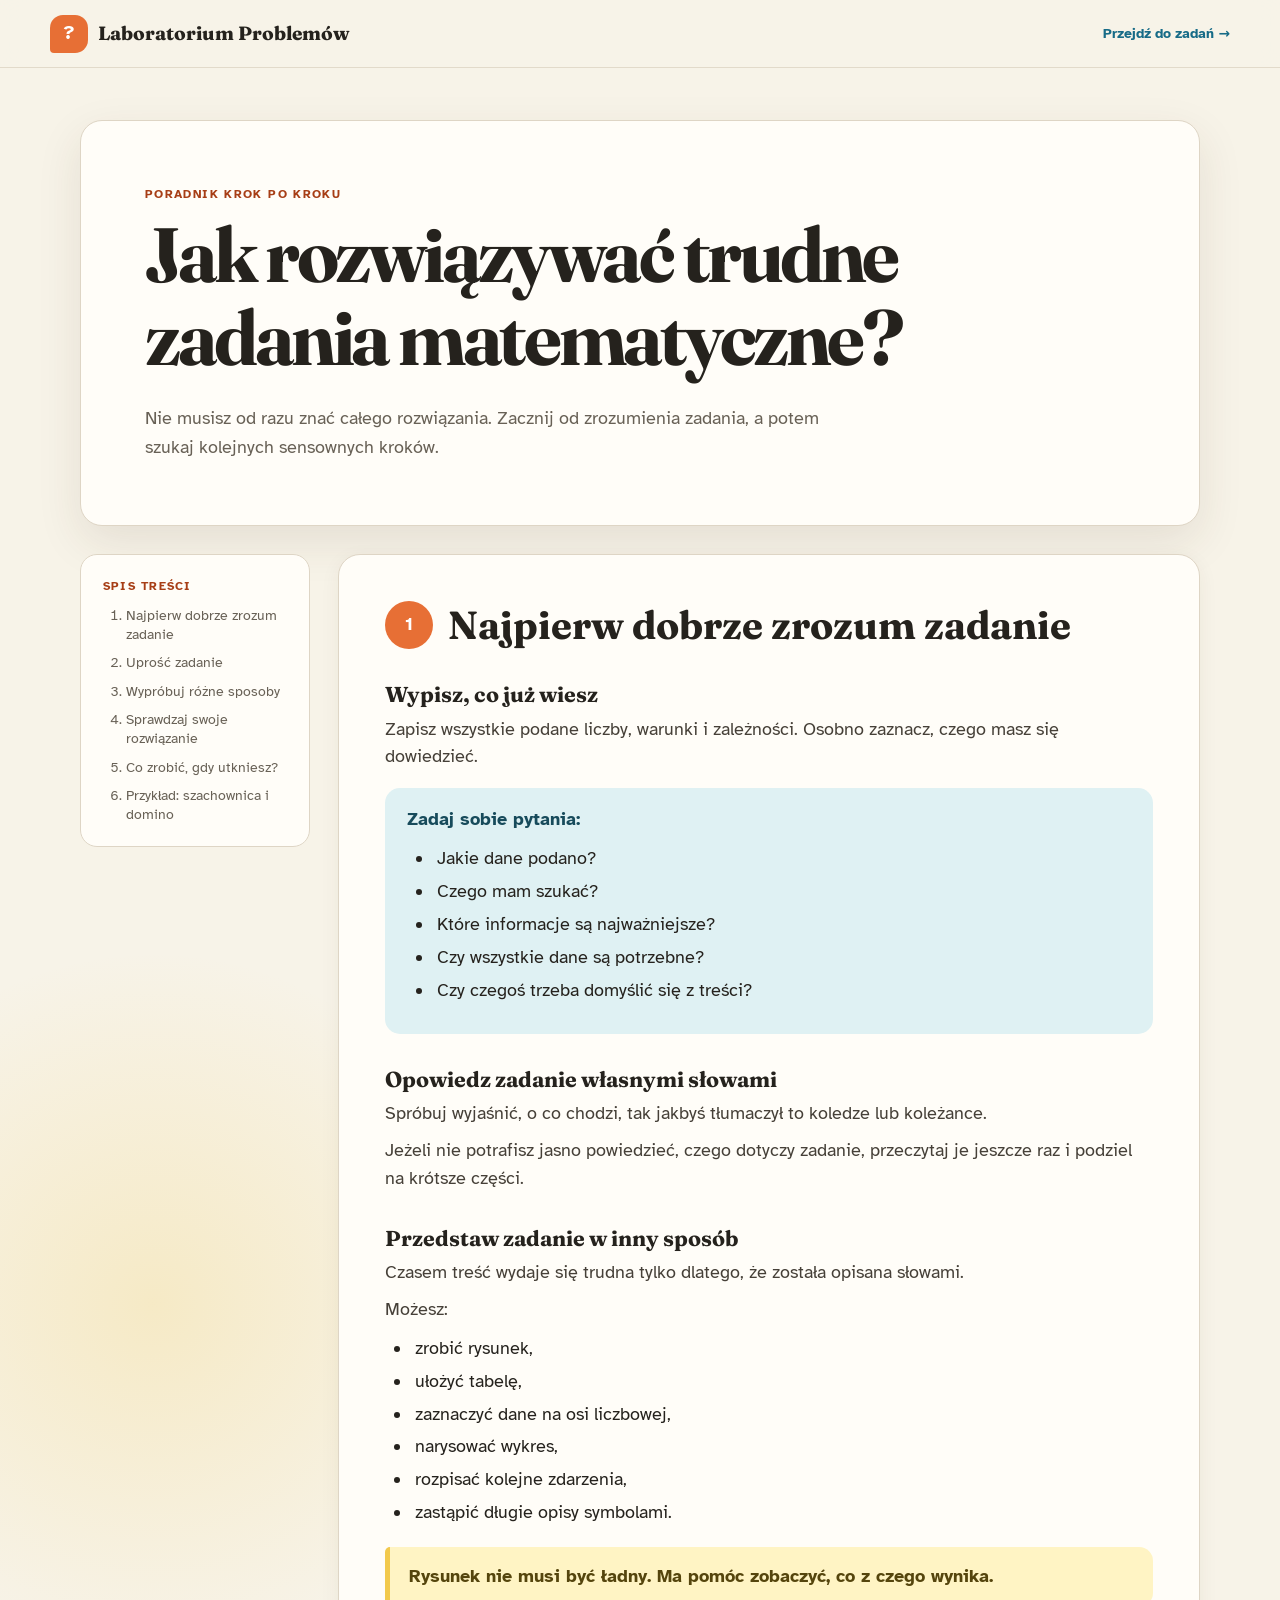
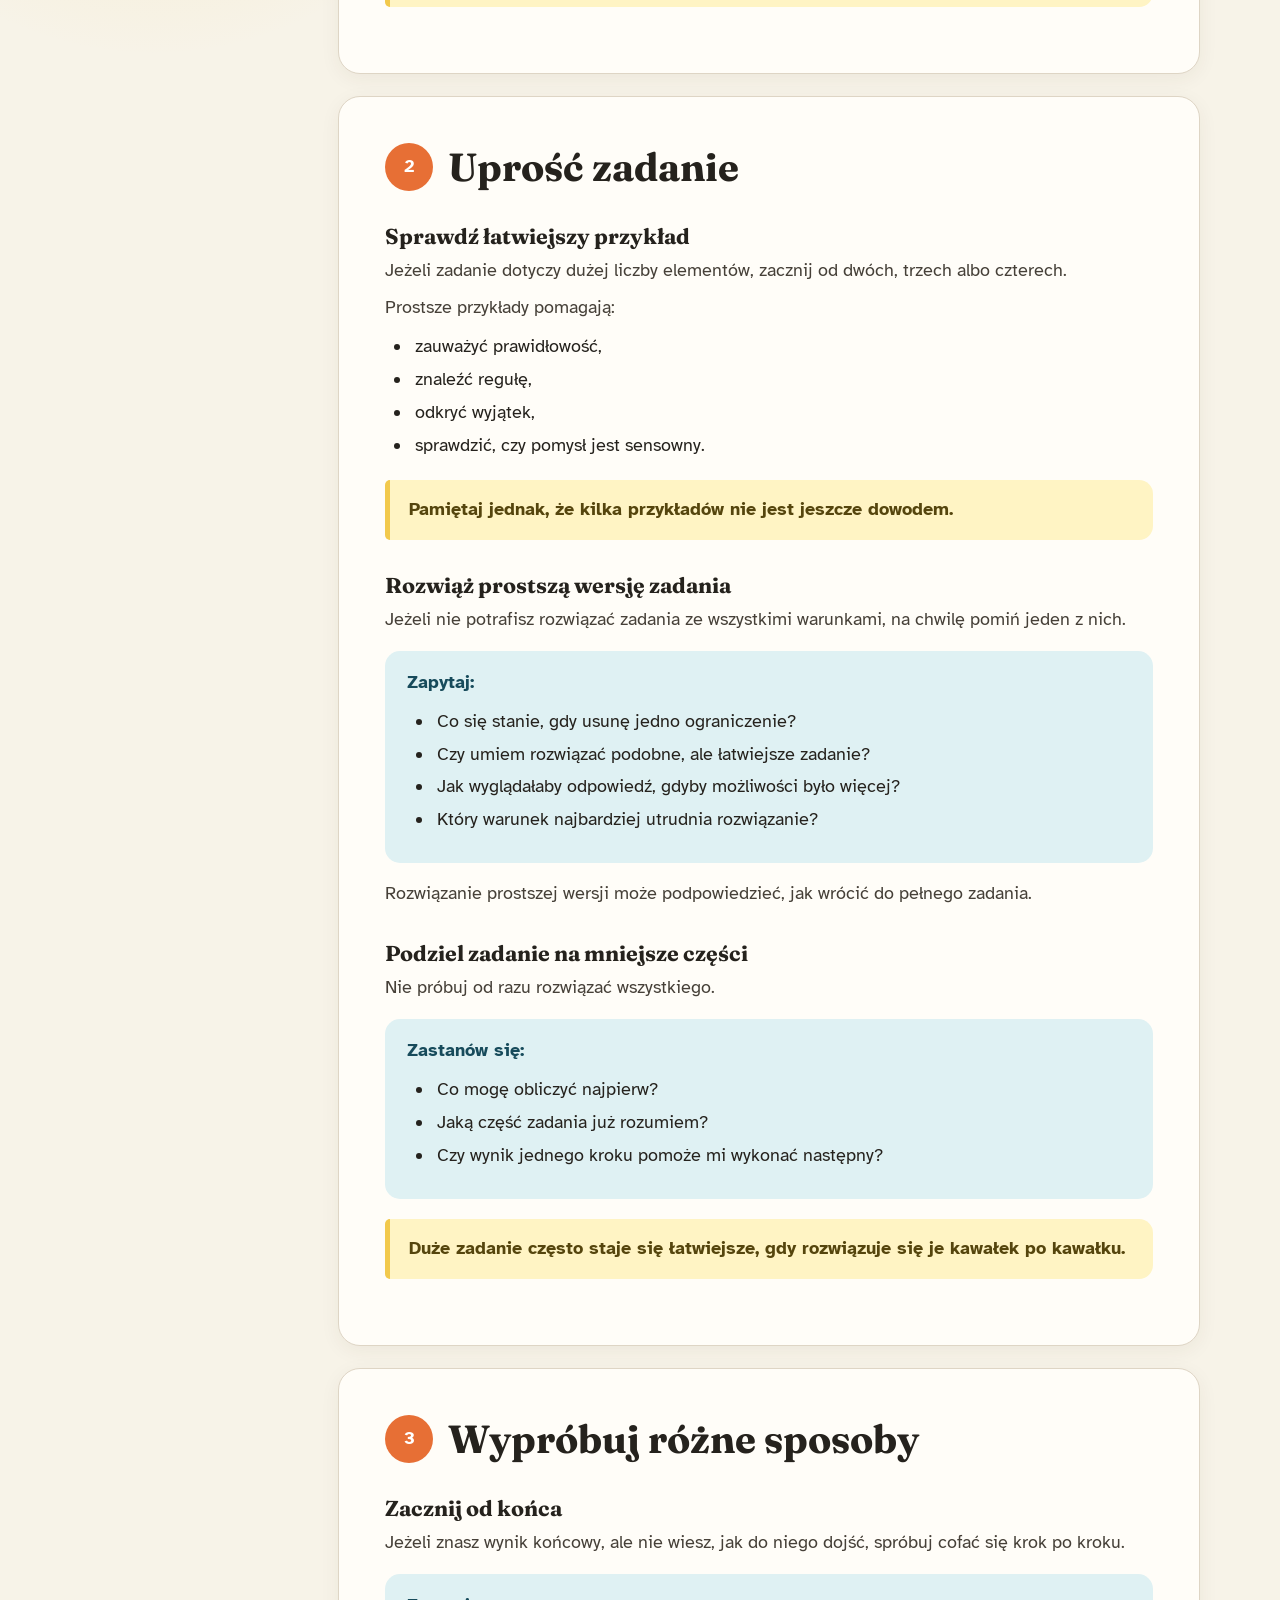
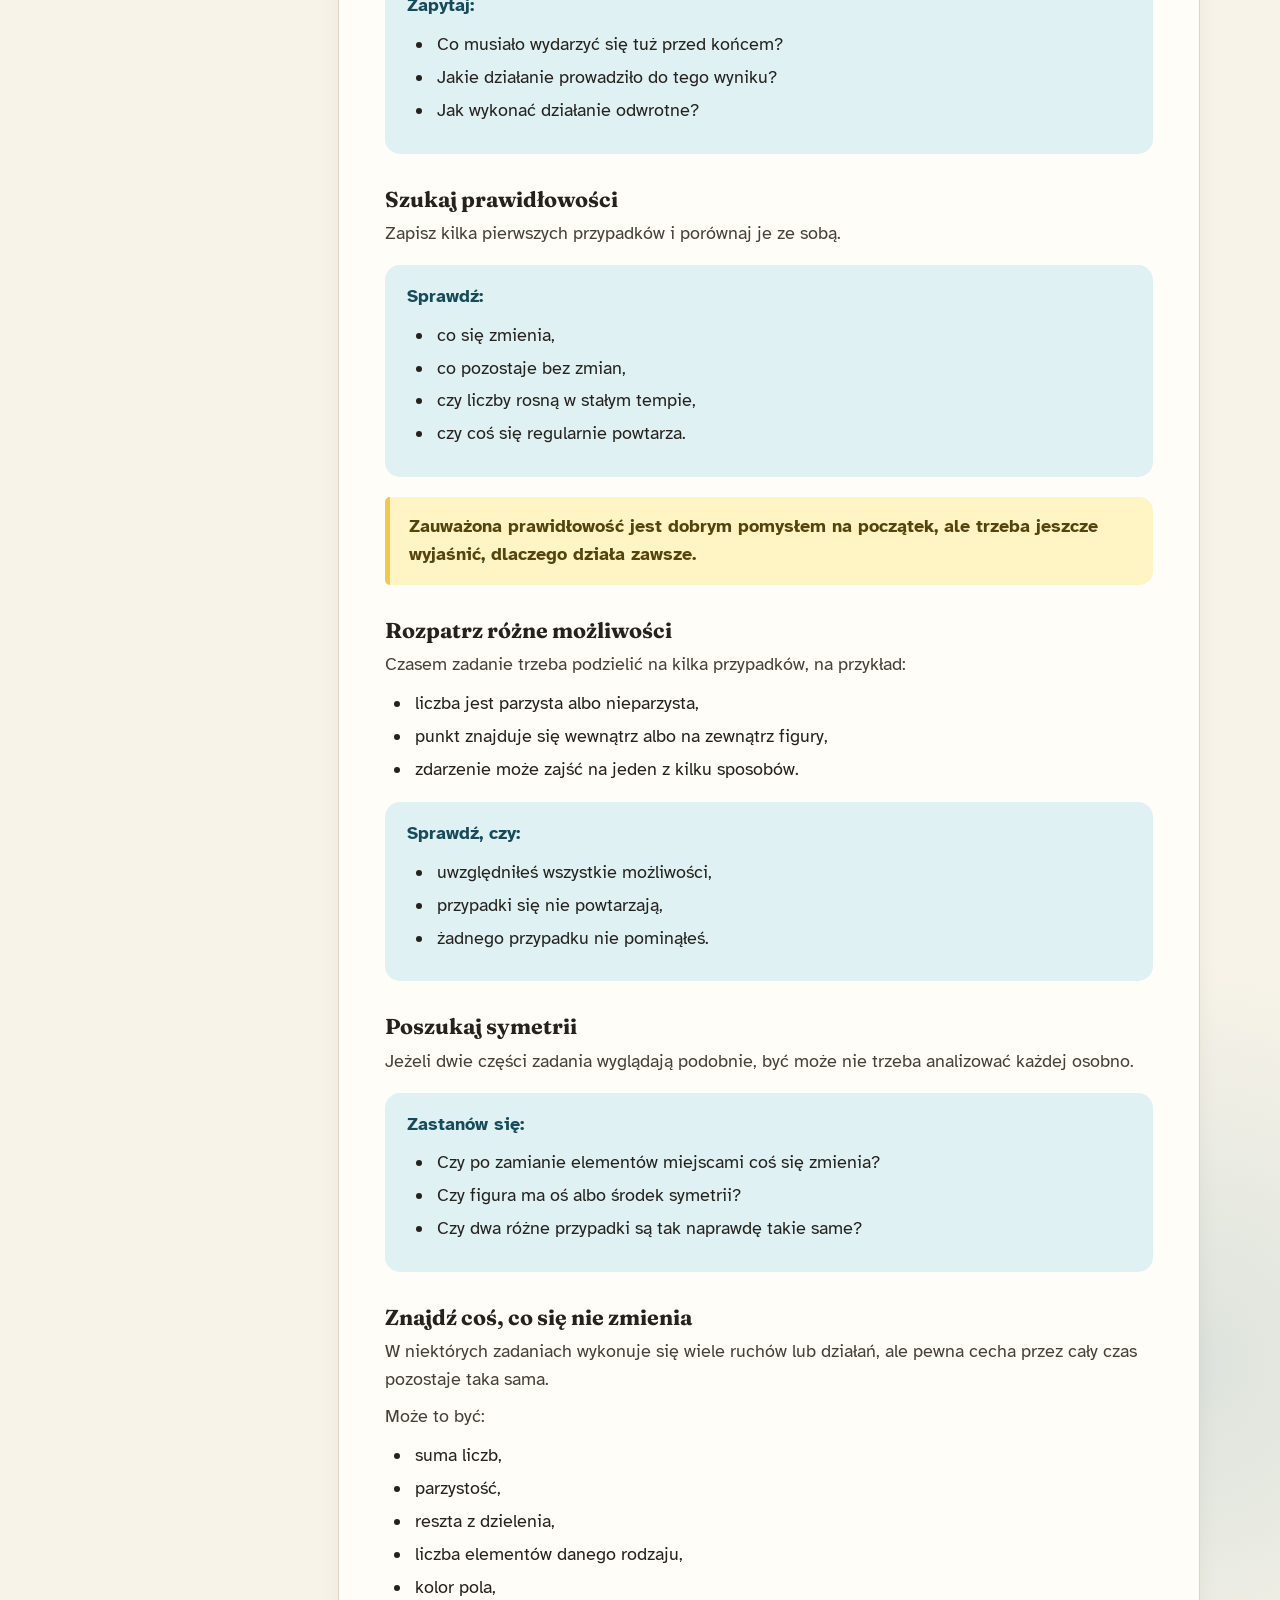
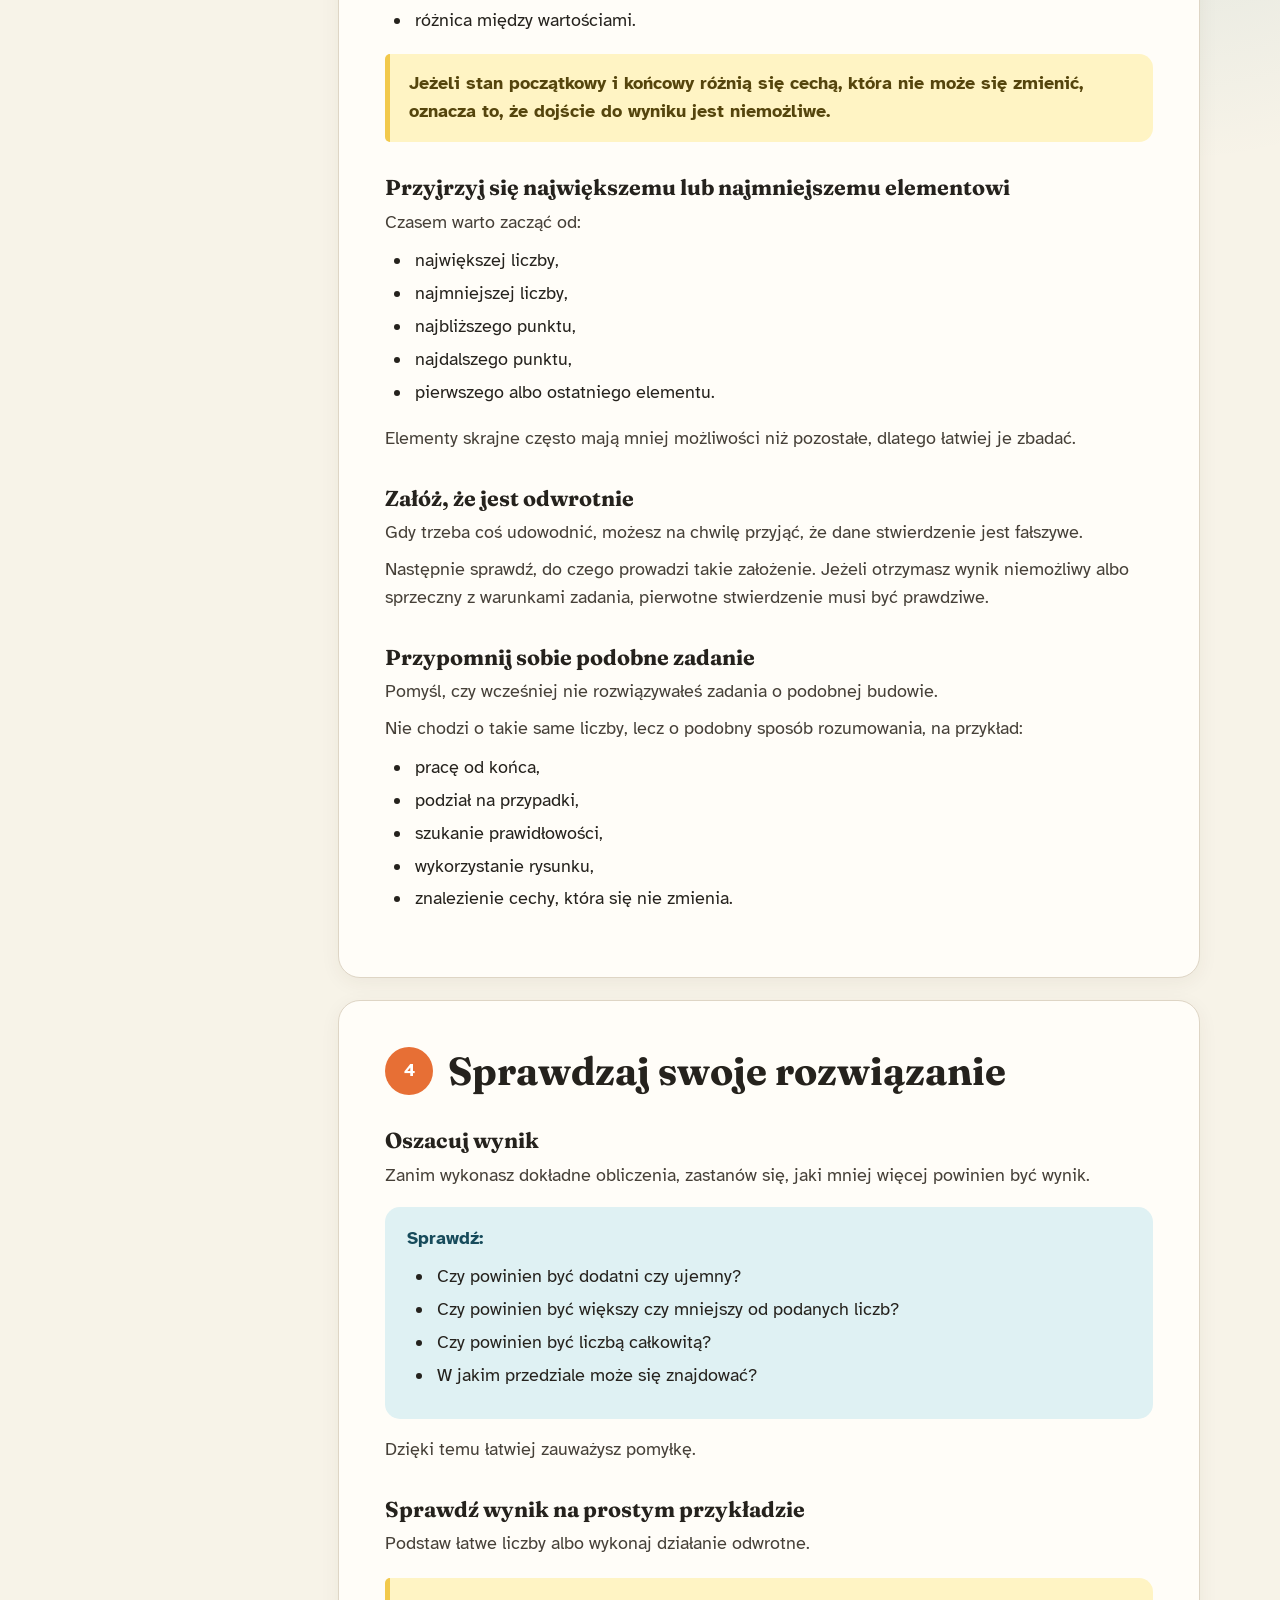
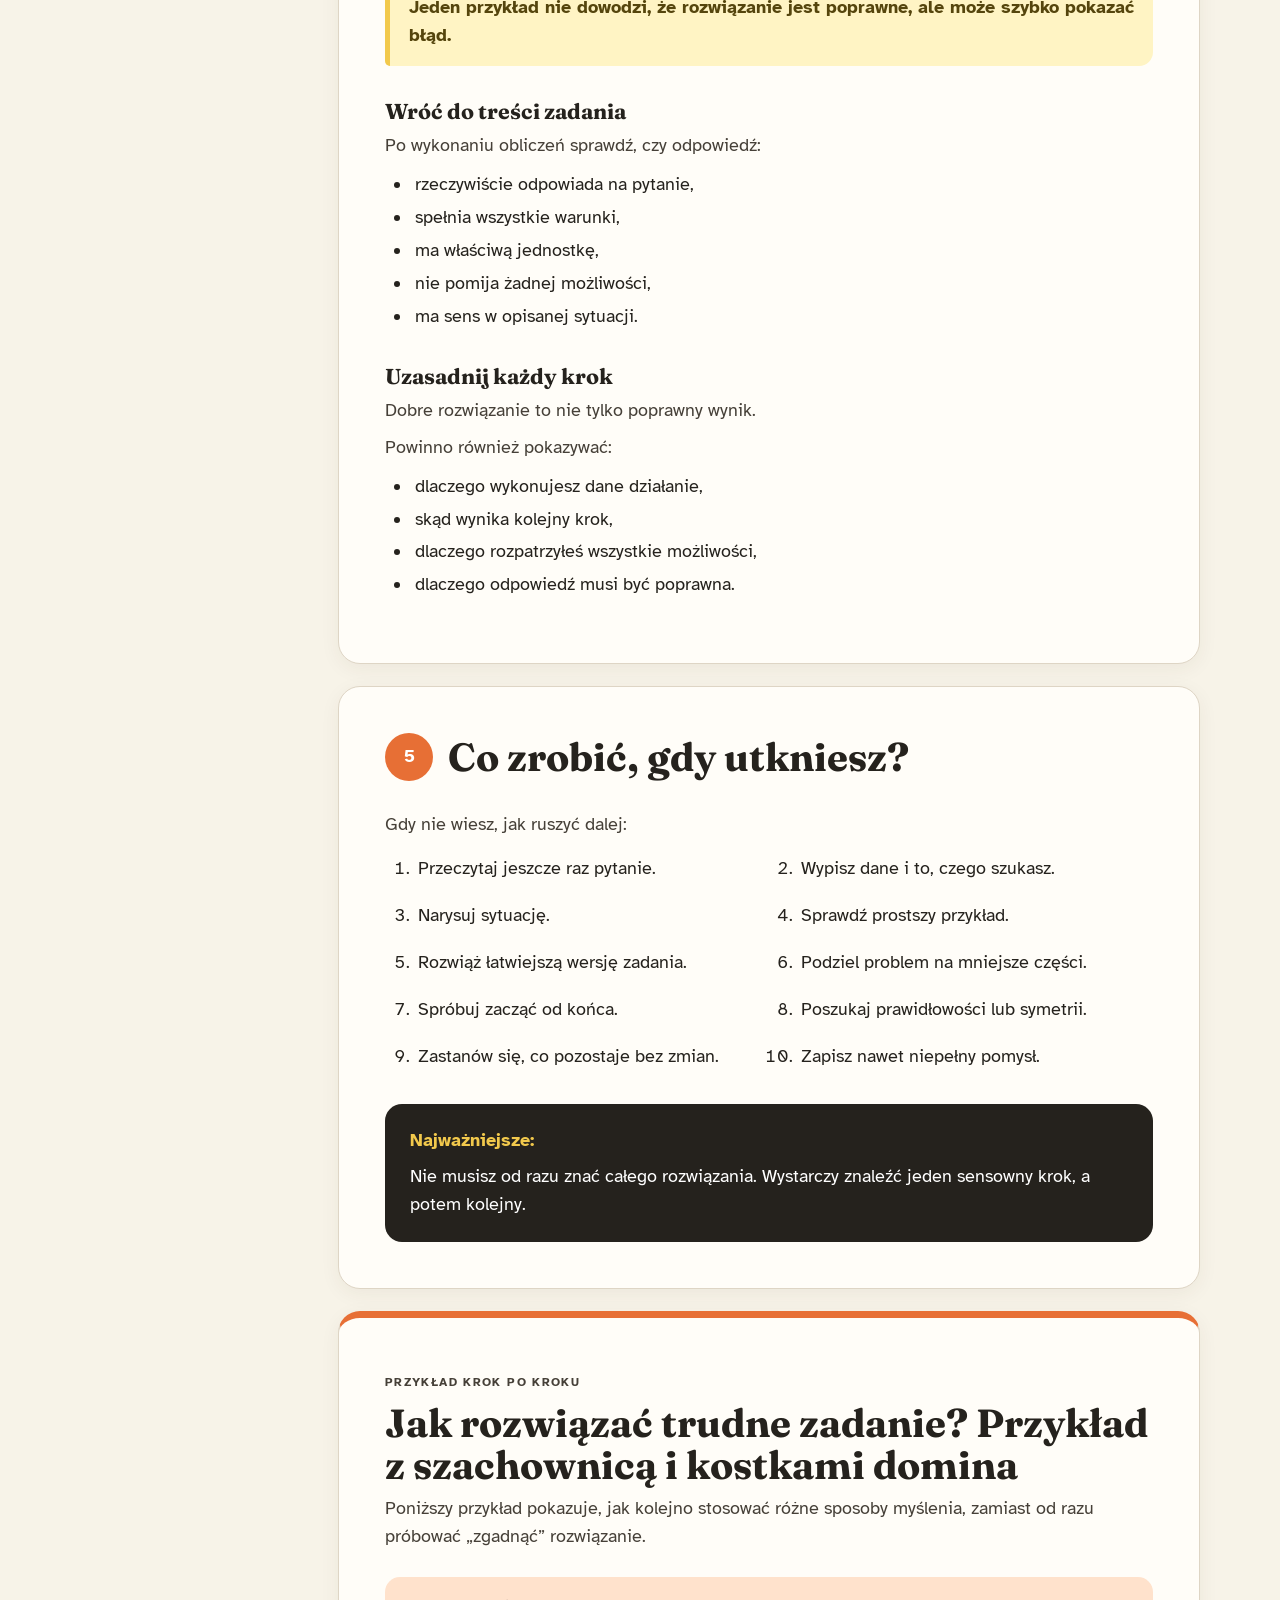
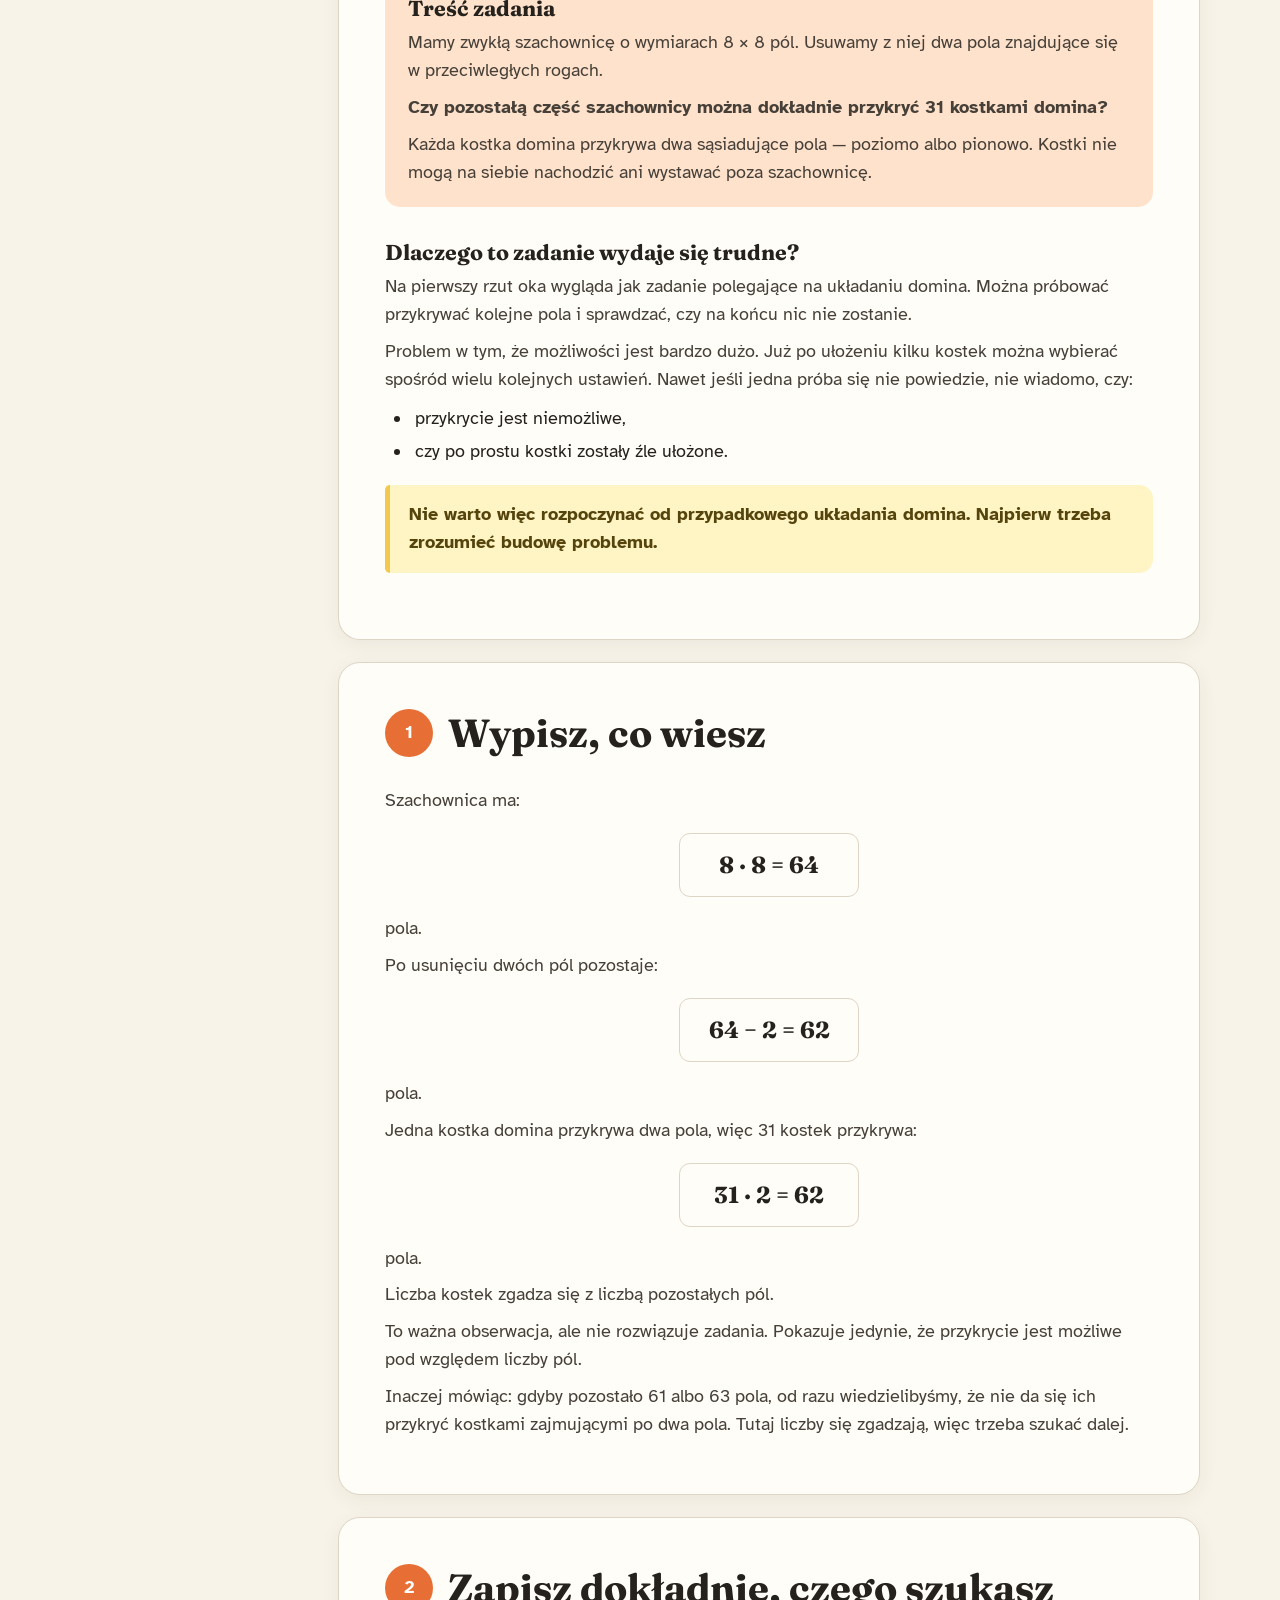
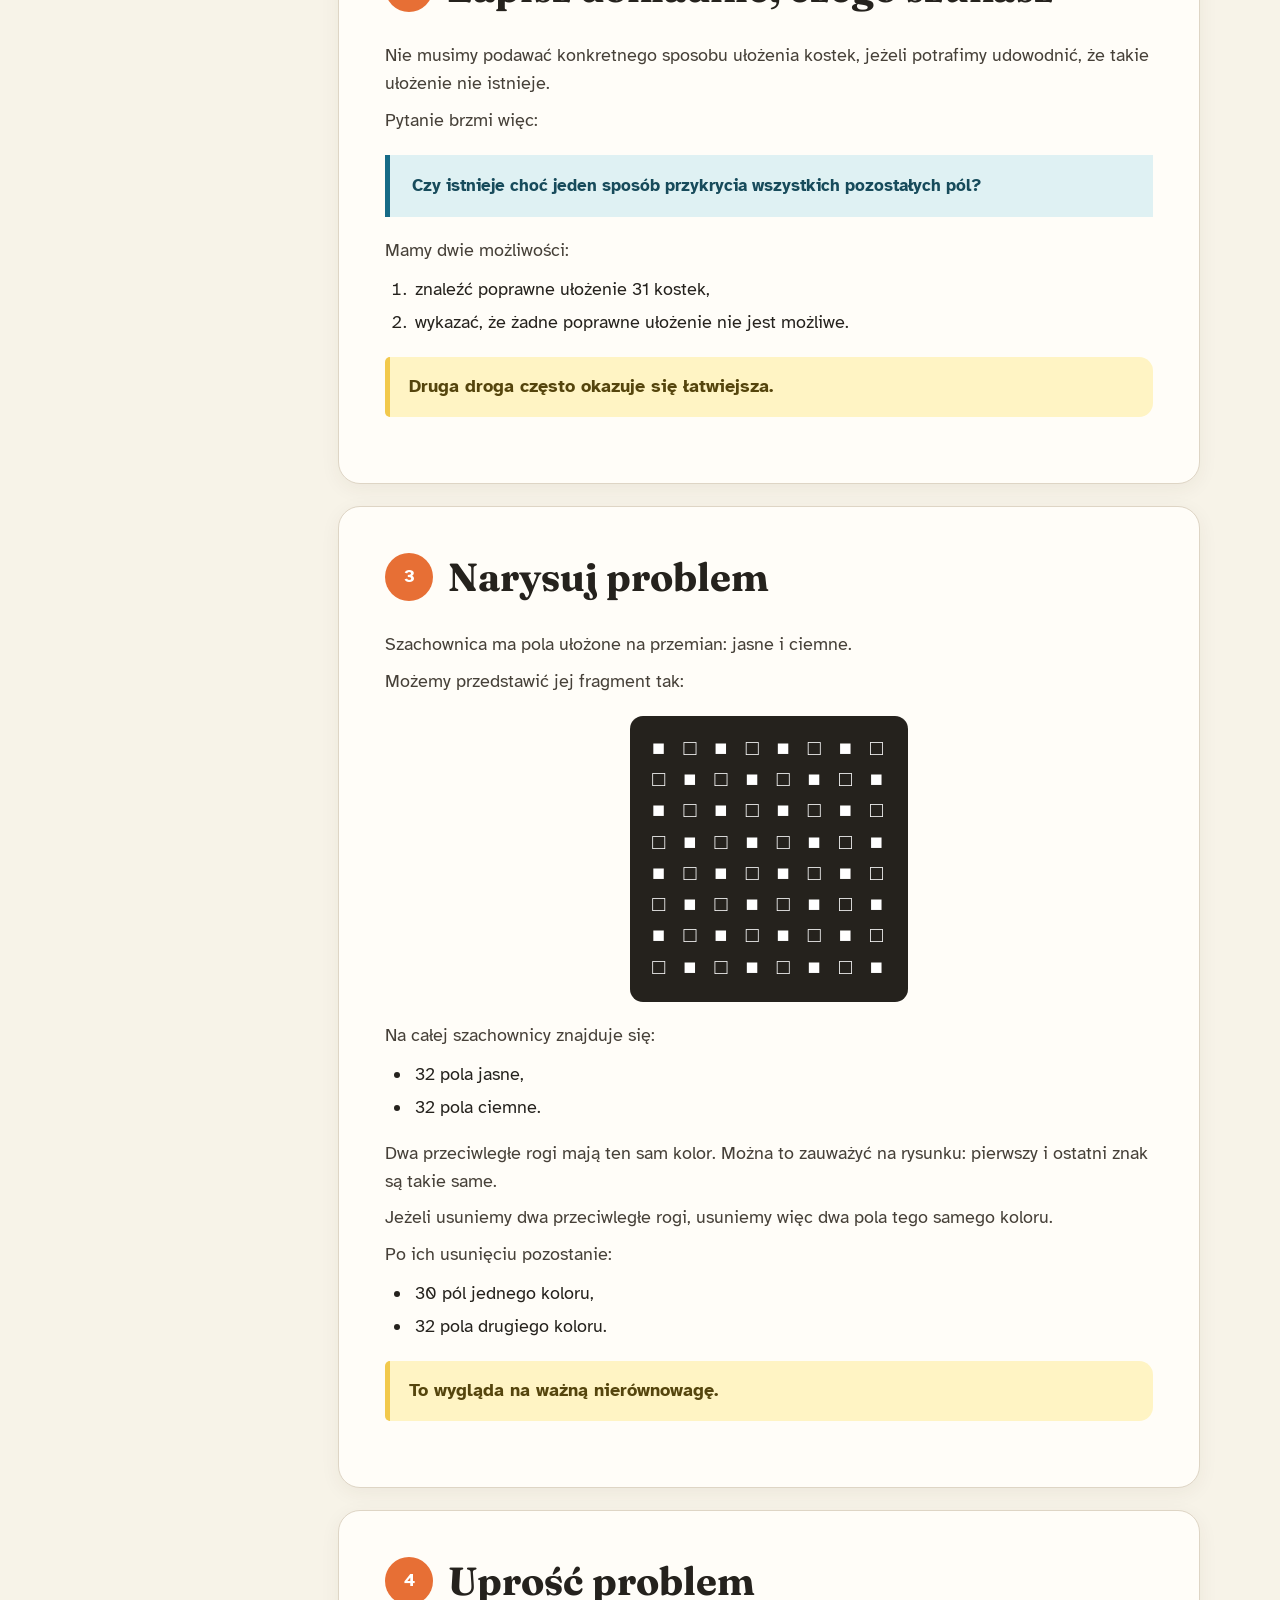
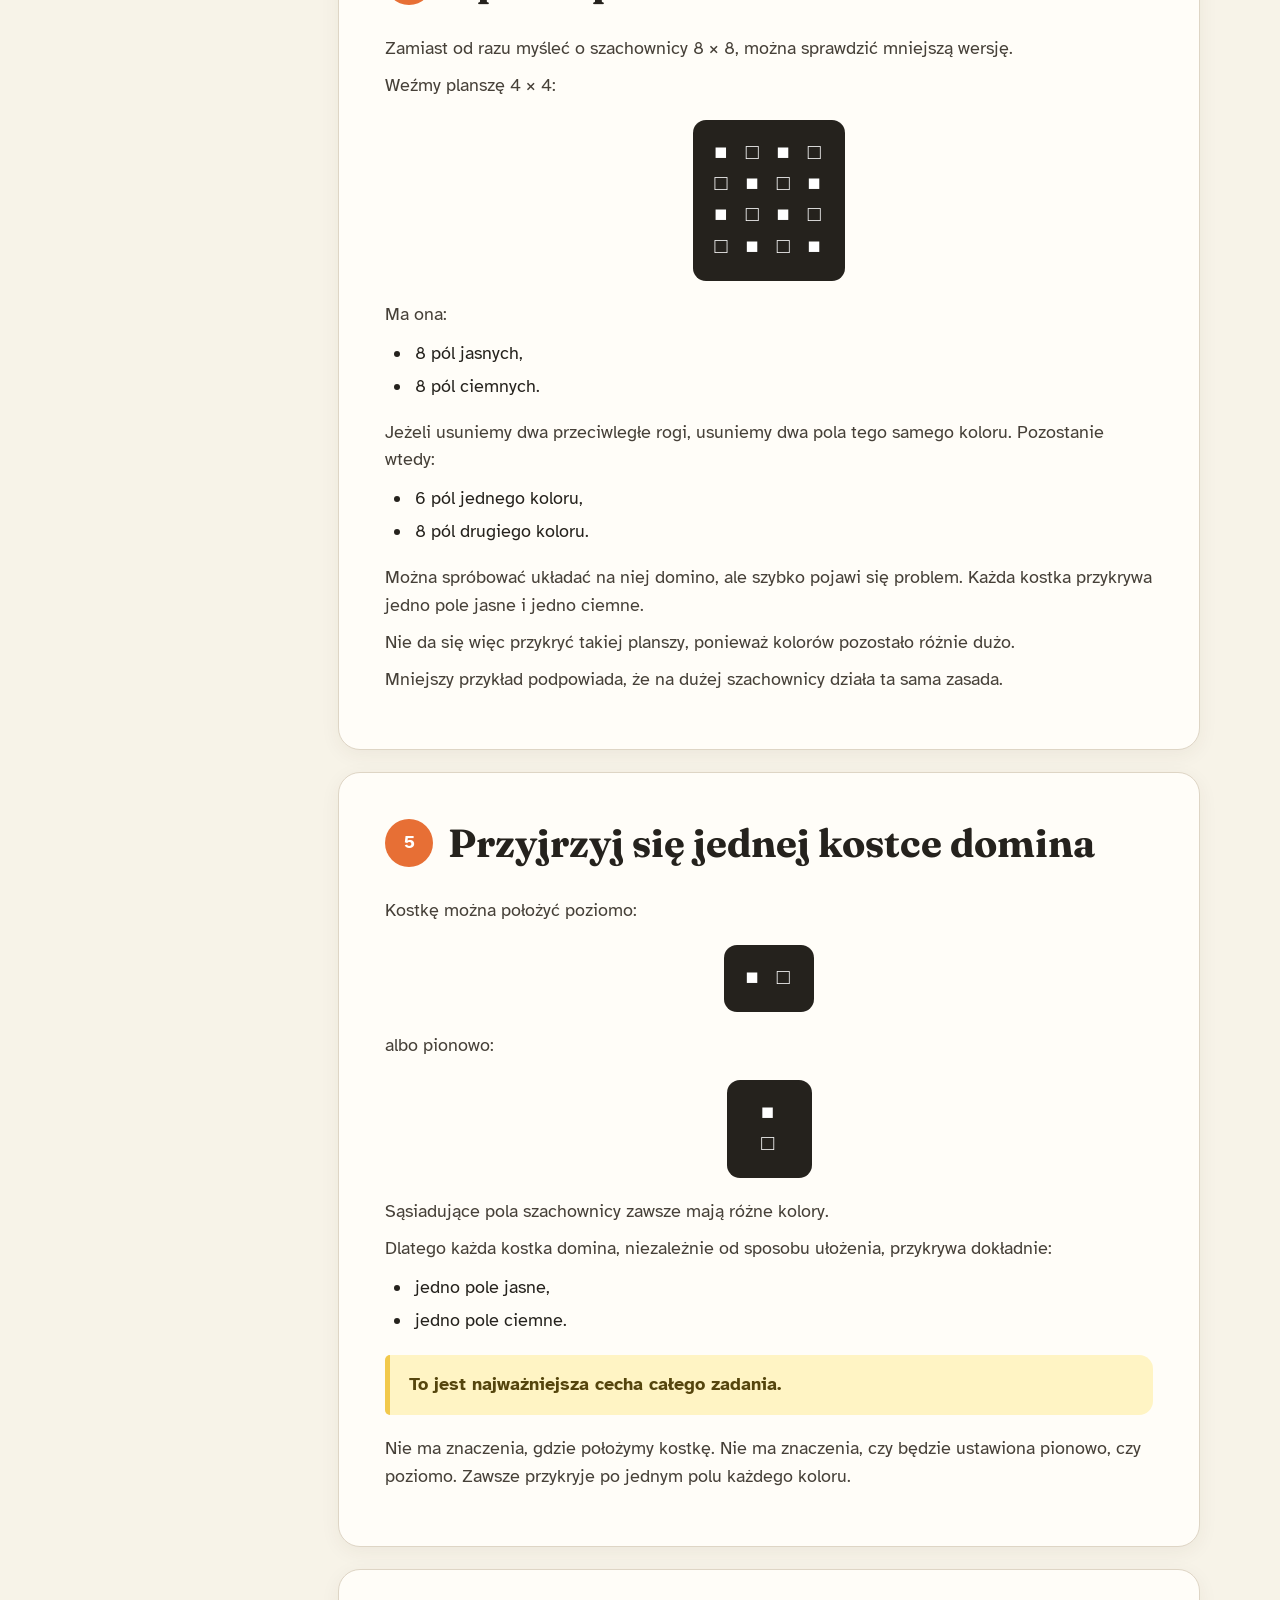
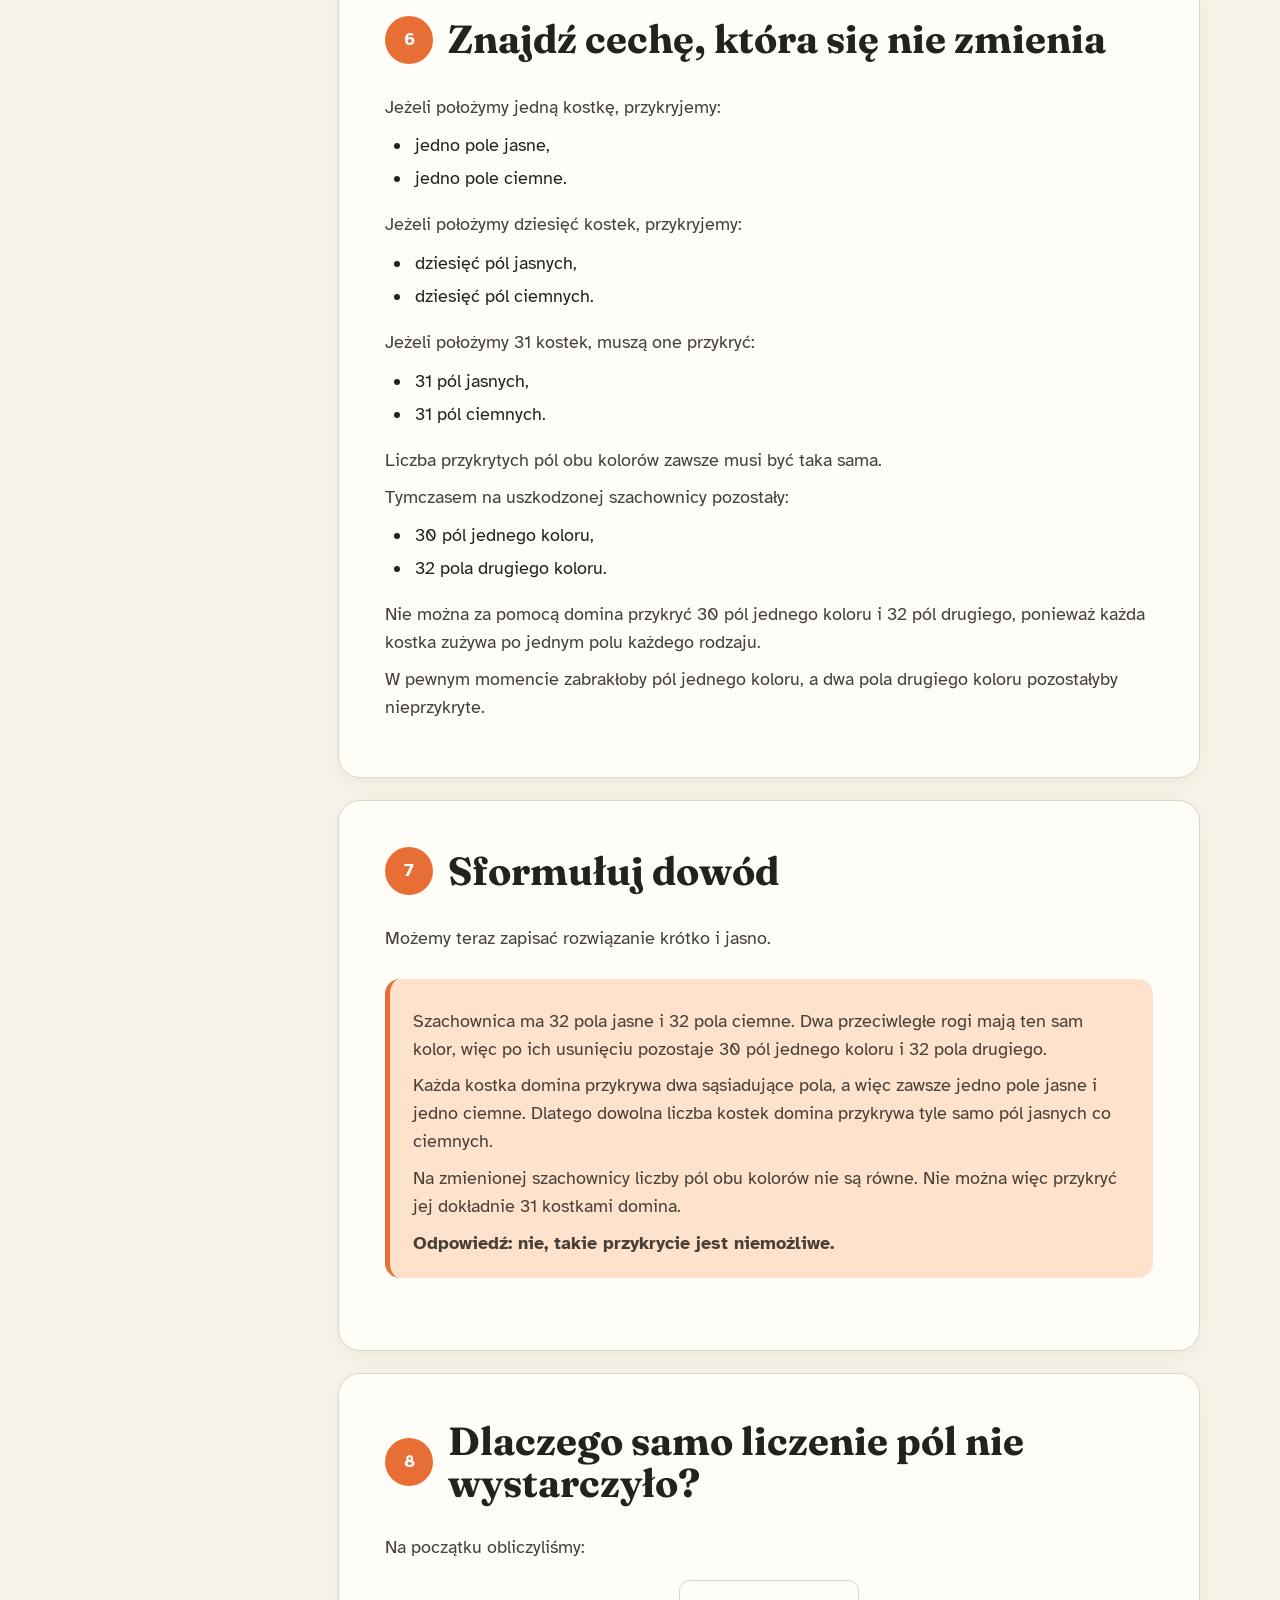
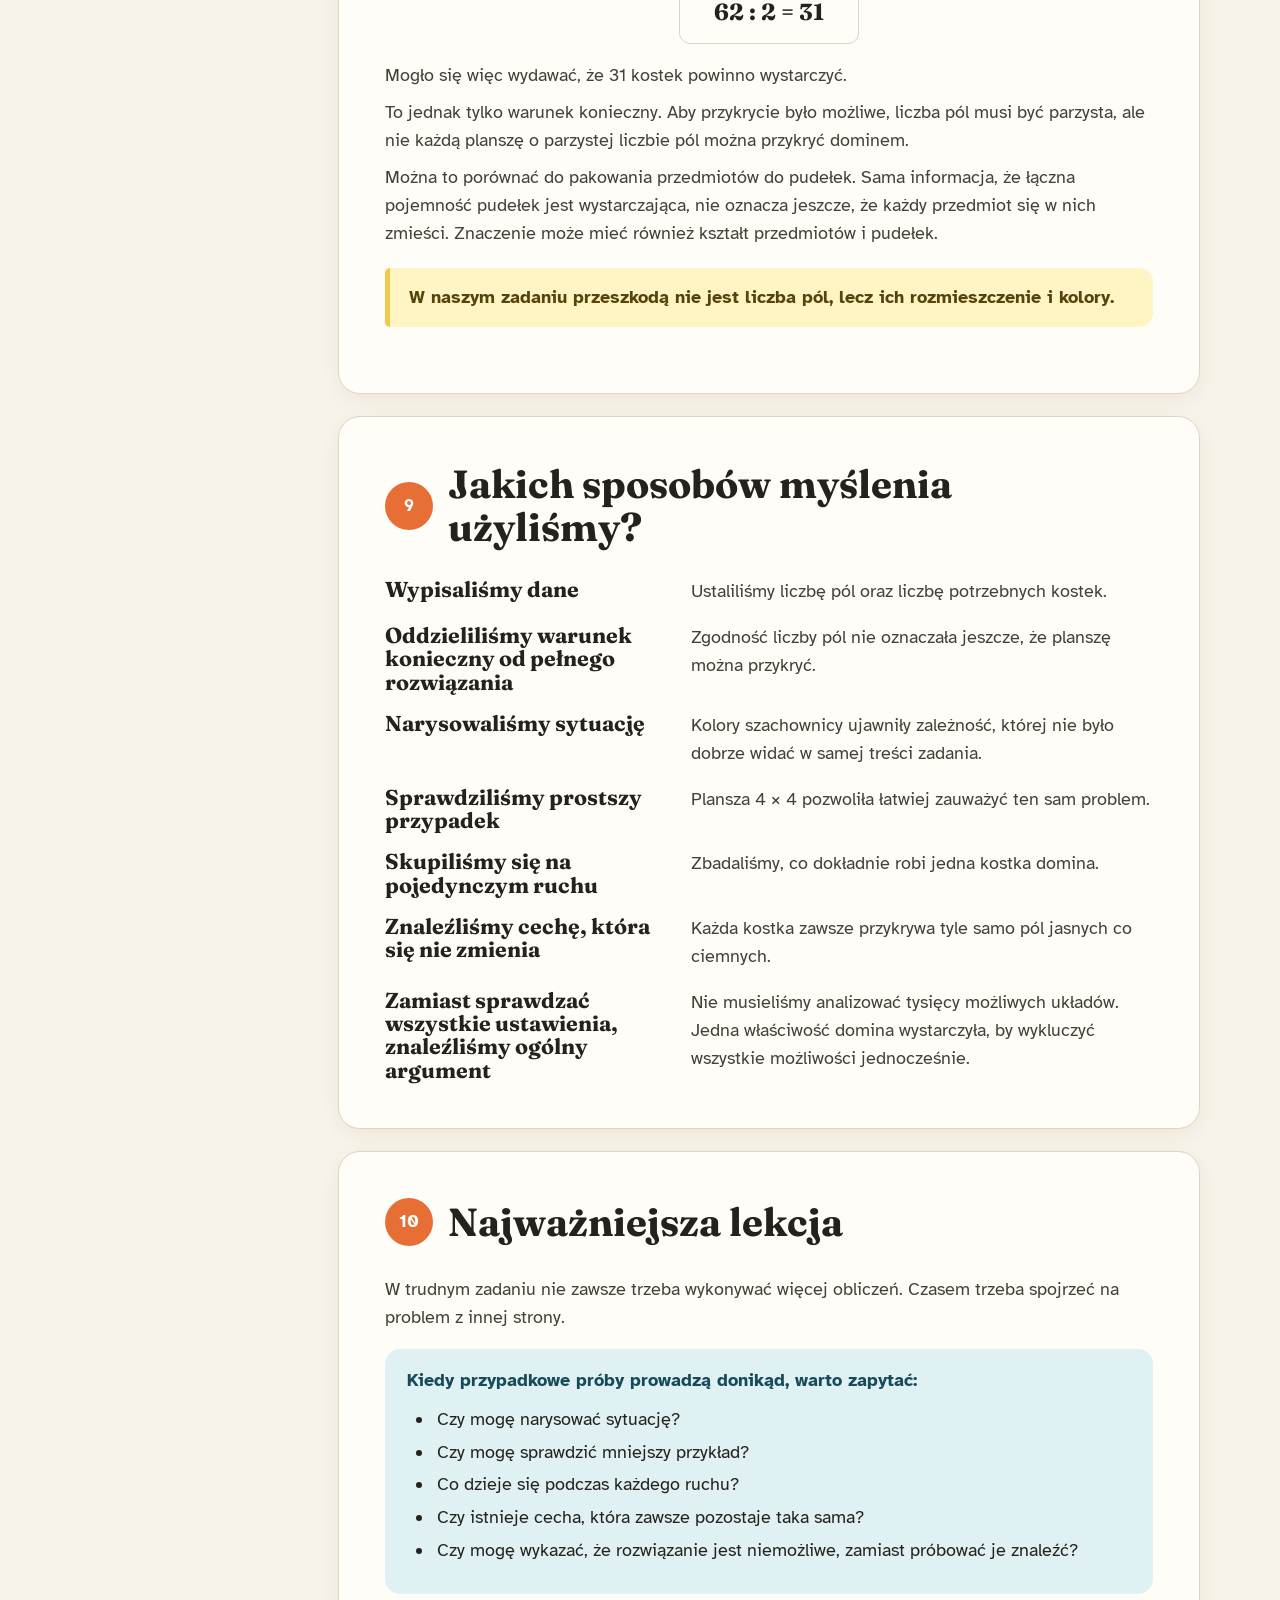
==== guide.html @ efbfc45c "feat: expand Polish problem-solving guide" ====
<!doctype html>
<html lang="pl">
<head>
  <meta charset="utf-8">
  <meta name="viewport" content="width=device-width, initial-scale=1">
  <meta name="description" content="Praktyczny poradnik rozwiązywania trudnych zadań matematycznych dla starszych uczniów.">
  <title>Jak rozwiązywać trudne zadania matematyczne? — Laboratorium Problemów</title>
  <link rel="icon" href="favicon.svg" type="image/svg+xml">
  <link rel="stylesheet" href="styles.css">
</head>
<body class="guide-page">
  <header class="site-header">
    <a class="brand" href="index.html" aria-label="Strona główna Laboratorium Problemów">
      <span class="brand-mark" aria-hidden="true">?</span>
      <span>Laboratorium Problemów</span>
    </a>
    <a class="header-guide guide-return" href="index.html">Przejdź do zadań →</a>
  </header>

  <main class="guide-shell">
    <header class="guide-hero">
      <p class="eyebrow">Poradnik krok po kroku</p>
      <h1>Jak rozwiązywać trudne zadania matematyczne?</h1>
      <p>Nie musisz od razu znać całego rozwiązania. Zacznij od zrozumienia zadania, a potem szukaj kolejnych sensownych kroków.</p>
    </header>

    <div class="guide-layout">
      <nav class="guide-toc" aria-label="Spis treści">
        <p>Spis treści</p>
        <ol>
          <li><a href="#zrozum">Najpierw dobrze zrozum zadanie</a></li>
          <li><a href="#uprosc">Uprość zadanie</a></li>
          <li><a href="#sposoby">Wypróbuj różne sposoby</a></li>
          <li><a href="#sprawdzaj">Sprawdzaj swoje rozwiązanie</a></li>
          <li><a href="#gdy-utkniesz">Co zrobić, gdy utkniesz?</a></li>
          <li><a href="#przyklad-domino">Przykład: szachownica i domino</a></li>
        </ol>
      </nav>

      <article class="guide-content">
        <section class="guide-section" id="zrozum">
          <div class="guide-section-title"><span>1</span><h2>Najpierw dobrze zrozum zadanie</h2></div>

          <h3>Wypisz, co już wiesz</h3>
          <p>Zapisz wszystkie podane liczby, warunki i zależności. Osobno zaznacz, czego masz się dowiedzieć.</p>
          <div class="guide-questions">
            <p>Zadaj sobie pytania:</p>
            <ul>
              <li>Jakie dane podano?</li>
              <li>Czego mam szukać?</li>
              <li>Które informacje są najważniejsze?</li>
              <li>Czy wszystkie dane są potrzebne?</li>
              <li>Czy czegoś trzeba domyślić się z treści?</li>
            </ul>
          </div>

          <h3>Opowiedz zadanie własnymi słowami</h3>
          <p>Spróbuj wyjaśnić, o co chodzi, tak jakbyś tłumaczył to koledze lub koleżance.</p>
          <p>Jeżeli nie potrafisz jasno powiedzieć, czego dotyczy zadanie, przeczytaj je jeszcze raz i podziel na krótsze części.</p>

          <h3>Przedstaw zadanie w inny sposób</h3>
          <p>Czasem treść wydaje się trudna tylko dlatego, że została opisana słowami.</p>
          <p>Możesz:</p>
          <ul>
            <li>zrobić rysunek,</li>
            <li>ułożyć tabelę,</li>
            <li>zaznaczyć dane na osi liczbowej,</li>
            <li>narysować wykres,</li>
            <li>rozpisać kolejne zdarzenia,</li>
            <li>zastąpić długie opisy symbolami.</li>
          </ul>
          <p class="guide-callout">Rysunek nie musi być ładny. Ma pomóc zobaczyć, co z czego wynika.</p>
        </section>

        <section class="guide-section" id="uprosc">
          <div class="guide-section-title"><span>2</span><h2>Uprość zadanie</h2></div>

          <h3>Sprawdź łatwiejszy przykład</h3>
          <p>Jeżeli zadanie dotyczy dużej liczby elementów, zacznij od dwóch, trzech albo czterech.</p>
          <p>Prostsze przykłady pomagają:</p>
          <ul>
            <li>zauważyć prawidłowość,</li>
            <li>znaleźć regułę,</li>
            <li>odkryć wyjątek,</li>
            <li>sprawdzić, czy pomysł jest sensowny.</li>
          </ul>
          <p class="guide-callout">Pamiętaj jednak, że kilka przykładów nie jest jeszcze dowodem.</p>

          <h3>Rozwiąż prostszą wersję zadania</h3>
          <p>Jeżeli nie potrafisz rozwiązać zadania ze wszystkimi warunkami, na chwilę pomiń jeden z nich.</p>
          <div class="guide-questions">
            <p>Zapytaj:</p>
            <ul>
              <li>Co się stanie, gdy usunę jedno ograniczenie?</li>
              <li>Czy umiem rozwiązać podobne, ale łatwiejsze zadanie?</li>
              <li>Jak wyglądałaby odpowiedź, gdyby możliwości było więcej?</li>
              <li>Który warunek najbardziej utrudnia rozwiązanie?</li>
            </ul>
          </div>
          <p>Rozwiązanie prostszej wersji może podpowiedzieć, jak wrócić do pełnego zadania.</p>

          <h3>Podziel zadanie na mniejsze części</h3>
          <p>Nie próbuj od razu rozwiązać wszystkiego.</p>
          <div class="guide-questions">
            <p>Zastanów się:</p>
            <ul>
              <li>Co mogę obliczyć najpierw?</li>
              <li>Jaką część zadania już rozumiem?</li>
              <li>Czy wynik jednego kroku pomoże mi wykonać następny?</li>
            </ul>
          </div>
          <p class="guide-callout">Duże zadanie często staje się łatwiejsze, gdy rozwiązuje się je kawałek po kawałku.</p>
        </section>

        <section class="guide-section" id="sposoby">
          <div class="guide-section-title"><span>3</span><h2>Wypróbuj różne sposoby</h2></div>

          <h3>Zacznij od końca</h3>
          <p>Jeżeli znasz wynik końcowy, ale nie wiesz, jak do niego dojść, spróbuj cofać się krok po kroku.</p>
          <div class="guide-questions">
            <p>Zapytaj:</p>
            <ul>
              <li>Co musiało wydarzyć się tuż przed końcem?</li>
              <li>Jakie działanie prowadziło do tego wyniku?</li>
              <li>Jak wykonać działanie odwrotne?</li>
            </ul>
          </div>

          <h3>Szukaj prawidłowości</h3>
          <p>Zapisz kilka pierwszych przypadków i porównaj je ze sobą.</p>
          <div class="guide-questions">
            <p>Sprawdź:</p>
            <ul>
              <li>co się zmienia,</li>
              <li>co pozostaje bez zmian,</li>
              <li>czy liczby rosną w stałym tempie,</li>
              <li>czy coś się regularnie powtarza.</li>
            </ul>
          </div>
          <p class="guide-callout">Zauważona prawidłowość jest dobrym pomysłem na początek, ale trzeba jeszcze wyjaśnić, dlaczego działa zawsze.</p>

          <h3>Rozpatrz różne możliwości</h3>
          <p>Czasem zadanie trzeba podzielić na kilka przypadków, na przykład:</p>
          <ul>
            <li>liczba jest parzysta albo nieparzysta,</li>
            <li>punkt znajduje się wewnątrz albo na zewnątrz figury,</li>
            <li>zdarzenie może zajść na jeden z kilku sposobów.</li>
          </ul>
          <div class="guide-questions">
            <p>Sprawdź, czy:</p>
            <ul>
              <li>uwzględniłeś wszystkie możliwości,</li>
              <li>przypadki się nie powtarzają,</li>
              <li>żadnego przypadku nie pominąłeś.</li>
            </ul>
          </div>

          <h3>Poszukaj symetrii</h3>
          <p>Jeżeli dwie części zadania wyglądają podobnie, być może nie trzeba analizować każdej osobno.</p>
          <div class="guide-questions">
            <p>Zastanów się:</p>
            <ul>
              <li>Czy po zamianie elementów miejscami coś się zmienia?</li>
              <li>Czy figura ma oś albo środek symetrii?</li>
              <li>Czy dwa różne przypadki są tak naprawdę takie same?</li>
            </ul>
          </div>

          <h3>Znajdź coś, co się nie zmienia</h3>
          <p>W niektórych zadaniach wykonuje się wiele ruchów lub działań, ale pewna cecha przez cały czas pozostaje taka sama.</p>
          <p>Może to być:</p>
          <ul>
            <li>suma liczb,</li>
            <li>parzystość,</li>
            <li>reszta z dzielenia,</li>
            <li>liczba elementów danego rodzaju,</li>
            <li>kolor pola,</li>
            <li>różnica między wartościami.</li>
          </ul>
          <p class="guide-callout">Jeżeli stan początkowy i końcowy różnią się cechą, która nie może się zmienić, oznacza to, że dojście do wyniku jest niemożliwe.</p>

          <h3>Przyjrzyj się największemu lub najmniejszemu elementowi</h3>
          <p>Czasem warto zacząć od:</p>
          <ul>
            <li>największej liczby,</li>
            <li>najmniejszej liczby,</li>
            <li>najbliższego punktu,</li>
            <li>najdalszego punktu,</li>
            <li>pierwszego albo ostatniego elementu.</li>
          </ul>
          <p>Elementy skrajne często mają mniej możliwości niż pozostałe, dlatego łatwiej je zbadać.</p>

          <h3>Załóż, że jest odwrotnie</h3>
          <p>Gdy trzeba coś udowodnić, możesz na chwilę przyjąć, że dane stwierdzenie jest fałszywe.</p>
          <p>Następnie sprawdź, do czego prowadzi takie założenie. Jeżeli otrzymasz wynik niemożliwy albo sprzeczny z warunkami zadania, pierwotne stwierdzenie musi być prawdziwe.</p>

          <h3>Przypomnij sobie podobne zadanie</h3>
          <p>Pomyśl, czy wcześniej nie rozwiązywałeś zadania o podobnej budowie.</p>
          <p>Nie chodzi o takie same liczby, lecz o podobny sposób rozumowania, na przykład:</p>
          <ul>
            <li>pracę od końca,</li>
            <li>podział na przypadki,</li>
            <li>szukanie prawidłowości,</li>
            <li>wykorzystanie rysunku,</li>
            <li>znalezienie cechy, która się nie zmienia.</li>
          </ul>
        </section>

        <section class="guide-section" id="sprawdzaj">
          <div class="guide-section-title"><span>4</span><h2>Sprawdzaj swoje rozwiązanie</h2></div>

          <h3>Oszacuj wynik</h3>
          <p>Zanim wykonasz dokładne obliczenia, zastanów się, jaki mniej więcej powinien być wynik.</p>
          <div class="guide-questions">
            <p>Sprawdź:</p>
            <ul>
              <li>Czy powinien być dodatni czy ujemny?</li>
              <li>Czy powinien być większy czy mniejszy od podanych liczb?</li>
              <li>Czy powinien być liczbą całkowitą?</li>
              <li>W jakim przedziale może się znajdować?</li>
            </ul>
          </div>
          <p>Dzięki temu łatwiej zauważysz pomyłkę.</p>

          <h3>Sprawdź wynik na prostym przykładzie</h3>
          <p>Podstaw łatwe liczby albo wykonaj działanie odwrotne.</p>
          <p class="guide-callout">Jeden przykład nie dowodzi, że rozwiązanie jest poprawne, ale może szybko pokazać błąd.</p>

          <h3>Wróć do treści zadania</h3>
          <p>Po wykonaniu obliczeń sprawdź, czy odpowiedź:</p>
          <ul>
            <li>rzeczywiście odpowiada na pytanie,</li>
            <li>spełnia wszystkie warunki,</li>
            <li>ma właściwą jednostkę,</li>
            <li>nie pomija żadnej możliwości,</li>
            <li>ma sens w opisanej sytuacji.</li>
          </ul>

          <h3>Uzasadnij każdy krok</h3>
          <p>Dobre rozwiązanie to nie tylko poprawny wynik.</p>
          <p>Powinno również pokazywać:</p>
          <ul>
            <li>dlaczego wykonujesz dane działanie,</li>
            <li>skąd wynika kolejny krok,</li>
            <li>dlaczego rozpatrzyłeś wszystkie możliwości,</li>
            <li>dlaczego odpowiedź musi być poprawna.</li>
          </ul>
        </section>

        <section class="guide-section" id="gdy-utkniesz">
          <div class="guide-section-title"><span>5</span><h2>Co zrobić, gdy utkniesz?</h2></div>
          <p>Gdy nie wiesz, jak ruszyć dalej:</p>
          <ol class="stuck-list">
            <li>Przeczytaj jeszcze raz pytanie.</li>
            <li>Wypisz dane i to, czego szukasz.</li>
            <li>Narysuj sytuację.</li>
            <li>Sprawdź prostszy przykład.</li>
            <li>Rozwiąż łatwiejszą wersję zadania.</li>
            <li>Podziel problem na mniejsze części.</li>
            <li>Spróbuj zacząć od końca.</li>
            <li>Poszukaj prawidłowości lub symetrii.</li>
            <li>Zastanów się, co pozostaje bez zmian.</li>
            <li>Zapisz nawet niepełny pomysł.</li>
          </ol>
          <div class="guide-final">
            <strong>Najważniejsze:</strong>
            <p>Nie musisz od razu znać całego rozwiązania. Wystarczy znaleźć jeden sensowny krok, a potem kolejny.</p>
          </div>
        </section>

        <section class="guide-section guide-example" id="przyklad-domino">
          <p class="eyebrow">Przykład krok po kroku</p>
          <h2>Jak rozwiązać trudne zadanie? Przykład z szachownicą i kostkami domina</h2>
          <p>Poniższy przykład pokazuje, jak kolejno stosować różne sposoby myślenia, zamiast od razu próbować „zgadnąć” rozwiązanie.</p>

          <div class="example-task">
            <h3>Treść zadania</h3>
            <p>Mamy zwykłą szachownicę o wymiarach 8 × 8 pól. Usuwamy z niej dwa pola znajdujące się w przeciwległych rogach.</p>
            <p><strong>Czy pozostałą część szachownicy można dokładnie przykryć 31 kostkami domina?</strong></p>
            <p>Każda kostka domina przykrywa dwa sąsiadujące pola — poziomo albo pionowo. Kostki nie mogą na siebie nachodzić ani wystawać poza szachownicę.</p>
          </div>

          <h3>Dlaczego to zadanie wydaje się trudne?</h3>
          <p>Na pierwszy rzut oka wygląda jak zadanie polegające na układaniu domina. Można próbować przykrywać kolejne pola i sprawdzać, czy na końcu nic nie zostanie.</p>
          <p>Problem w tym, że możliwości jest bardzo dużo. Już po ułożeniu kilku kostek można wybierać spośród wielu kolejnych ustawień. Nawet jeśli jedna próba się nie powiedzie, nie wiadomo, czy:</p>
          <ul>
            <li>przykrycie jest niemożliwe,</li>
            <li>czy po prostu kostki zostały źle ułożone.</li>
          </ul>
          <p class="guide-callout">Nie warto więc rozpoczynać od przypadkowego układania domina. Najpierw trzeba zrozumieć budowę problemu.</p>
        </section>

        <section class="guide-section guide-example-step" id="domino-dane">
          <div class="guide-section-title"><span>1</span><h2>Wypisz, co wiesz</h2></div>
          <p>Szachownica ma:</p>
          <p class="example-equation">8 · 8 = 64</p>
          <p>pola.</p>
          <p>Po usunięciu dwóch pól pozostaje:</p>
          <p class="example-equation">64 − 2 = 62</p>
          <p>pola.</p>
          <p>Jedna kostka domina przykrywa dwa pola, więc 31 kostek przykrywa:</p>
          <p class="example-equation">31 · 2 = 62</p>
          <p>pola.</p>
          <p>Liczba kostek zgadza się z liczbą pozostałych pól.</p>
          <p>To ważna obserwacja, ale nie rozwiązuje zadania. Pokazuje jedynie, że przykrycie jest możliwe pod względem liczby pól.</p>
          <p>Inaczej mówiąc: gdyby pozostało 61 albo 63 pola, od razu wiedzielibyśmy, że nie da się ich przykryć kostkami zajmującymi po dwa pola. Tutaj liczby się zgadzają, więc trzeba szukać dalej.</p>
        </section>

        <section class="guide-section guide-example-step" id="domino-cel">
          <div class="guide-section-title"><span>2</span><h2>Zapisz dokładnie, czego szukasz</h2></div>
          <p>Nie musimy podawać konkretnego sposobu ułożenia kostek, jeżeli potrafimy udowodnić, że takie ułożenie nie istnieje.</p>
          <p>Pytanie brzmi więc:</p>
          <blockquote>Czy istnieje choć jeden sposób przykrycia wszystkich pozostałych pól?</blockquote>
          <p>Mamy dwie możliwości:</p>
          <ol>
            <li>znaleźć poprawne ułożenie 31 kostek,</li>
            <li>wykazać, że żadne poprawne ułożenie nie jest możliwe.</li>
          </ol>
          <p class="guide-callout">Druga droga często okazuje się łatwiejsza.</p>
        </section>

        <section class="guide-section guide-example-step" id="domino-rysunek">
          <div class="guide-section-title"><span>3</span><h2>Narysuj problem</h2></div>
          <p>Szachownica ma pola ułożone na przemian: jasne i ciemne.</p>
          <p>Możemy przedstawić jej fragment tak:</p>
          <pre class="chessboard" aria-label="Szachownica osiem na osiem z naprzemiennie ułożonymi jasnymi i ciemnymi polami">■ □ ■ □ ■ □ ■ □
□ ■ □ ■ □ ■ □ ■
■ □ ■ □ ■ □ ■ □
□ ■ □ ■ □ ■ □ ■
■ □ ■ □ ■ □ ■ □
□ ■ □ ■ □ ■ □ ■
■ □ ■ □ ■ □ ■ □
□ ■ □ ■ □ ■ □ ■</pre>
          <p>Na całej szachownicy znajduje się:</p>
          <ul>
            <li>32 pola jasne,</li>
            <li>32 pola ciemne.</li>
          </ul>
          <p>Dwa przeciwległe rogi mają ten sam kolor. Można to zauważyć na rysunku: pierwszy i ostatni znak są takie same.</p>
          <p>Jeżeli usuniemy dwa przeciwległe rogi, usuniemy więc dwa pola tego samego koloru.</p>
          <p>Po ich usunięciu pozostanie:</p>
          <ul>
            <li>30 pól jednego koloru,</li>
            <li>32 pola drugiego koloru.</li>
          </ul>
          <p class="guide-callout">To wygląda na ważną nierównowagę.</p>
        </section>

        <section class="guide-section guide-example-step" id="domino-uproszczenie">
          <div class="guide-section-title"><span>4</span><h2>Uprość problem</h2></div>
          <p>Zamiast od razu myśleć o szachownicy 8 × 8, można sprawdzić mniejszą wersję.</p>
          <p>Weźmy planszę 4 × 4:</p>
          <pre class="chessboard" aria-label="Szachownica cztery na cztery z naprzemiennie ułożonymi jasnymi i ciemnymi polami">■ □ ■ □
□ ■ □ ■
■ □ ■ □
□ ■ □ ■</pre>
          <p>Ma ona:</p>
          <ul>
            <li>8 pól jasnych,</li>
            <li>8 pól ciemnych.</li>
          </ul>
          <p>Jeżeli usuniemy dwa przeciwległe rogi, usuniemy dwa pola tego samego koloru. Pozostanie wtedy:</p>
          <ul>
            <li>6 pól jednego koloru,</li>
            <li>8 pól drugiego koloru.</li>
          </ul>
          <p>Można spróbować układać na niej domino, ale szybko pojawi się problem. Każda kostka przykrywa jedno pole jasne i jedno ciemne.</p>
          <p>Nie da się więc przykryć takiej planszy, ponieważ kolorów pozostało różnie dużo.</p>
          <p>Mniejszy przykład podpowiada, że na dużej szachownicy działa ta sama zasada.</p>
        </section>

        <section class="guide-section guide-example-step" id="domino-kostka">
          <div class="guide-section-title"><span>5</span><h2>Przyjrzyj się jednej kostce domina</h2></div>
          <p>Kostkę można położyć poziomo:</p>
          <pre class="domino" aria-label="Pozioma kostka domina przykrywająca jasne i ciemne pole">■ □</pre>
          <p>albo pionowo:</p>
          <pre class="domino" aria-label="Pionowa kostka domina przykrywająca jasne i ciemne pole">■
□</pre>
          <p>Sąsiadujące pola szachownicy zawsze mają różne kolory.</p>
          <p>Dlatego każda kostka domina, niezależnie od sposobu ułożenia, przykrywa dokładnie:</p>
          <ul>
            <li>jedno pole jasne,</li>
            <li>jedno pole ciemne.</li>
          </ul>
          <p class="guide-callout">To jest najważniejsza cecha całego zadania.</p>
          <p>Nie ma znaczenia, gdzie położymy kostkę. Nie ma znaczenia, czy będzie ustawiona pionowo, czy poziomo. Zawsze przykryje po jednym polu każdego koloru.</p>
        </section>

        <section class="guide-section guide-example-step" id="domino-niezmiennik">
          <div class="guide-section-title"><span>6</span><h2>Znajdź cechę, która się nie zmienia</h2></div>
          <p>Jeżeli położymy jedną kostkę, przykryjemy:</p>
          <ul>
            <li>jedno pole jasne,</li>
            <li>jedno pole ciemne.</li>
          </ul>
          <p>Jeżeli położymy dziesięć kostek, przykryjemy:</p>
          <ul>
            <li>dziesięć pól jasnych,</li>
            <li>dziesięć pól ciemnych.</li>
          </ul>
          <p>Jeżeli położymy 31 kostek, muszą one przykryć:</p>
          <ul>
            <li>31 pól jasnych,</li>
            <li>31 pól ciemnych.</li>
          </ul>
          <p>Liczba przykrytych pól obu kolorów zawsze musi być taka sama.</p>
          <p>Tymczasem na uszkodzonej szachownicy pozostały:</p>
          <ul>
            <li>30 pól jednego koloru,</li>
            <li>32 pola drugiego koloru.</li>
          </ul>
          <p>Nie można za pomocą domina przykryć 30 pól jednego koloru i 32 pól drugiego, ponieważ każda kostka zużywa po jednym polu każdego rodzaju.</p>
          <p>W pewnym momencie zabrakłoby pól jednego koloru, a dwa pola drugiego koloru pozostałyby nieprzykryte.</p>
        </section>

        <section class="guide-section guide-example-step" id="domino-dowod">
          <div class="guide-section-title"><span>7</span><h2>Sformułuj dowód</h2></div>
          <p>Możemy teraz zapisać rozwiązanie krótko i jasno.</p>
          <div class="example-proof">
            <p>Szachownica ma 32 pola jasne i 32 pola ciemne. Dwa przeciwległe rogi mają ten sam kolor, więc po ich usunięciu pozostaje 30 pól jednego koloru i 32 pola drugiego.</p>
            <p>Każda kostka domina przykrywa dwa sąsiadujące pola, a więc zawsze jedno pole jasne i jedno ciemne. Dlatego dowolna liczba kostek domina przykrywa tyle samo pól jasnych co ciemnych.</p>
            <p>Na zmienionej szachownicy liczby pól obu kolorów nie są równe. Nie można więc przykryć jej dokładnie 31 kostkami domina.</p>
            <p><strong>Odpowiedź: nie, takie przykrycie jest niemożliwe.</strong></p>
          </div>
        </section>

        <section class="guide-section guide-example-step" id="domino-liczenie">
          <div class="guide-section-title"><span>8</span><h2>Dlaczego samo liczenie pól nie wystarczyło?</h2></div>
          <p>Na początku obliczyliśmy:</p>
          <p class="example-equation">62 : 2 = 31</p>
          <p>Mogło się więc wydawać, że 31 kostek powinno wystarczyć.</p>
          <p>To jednak tylko warunek konieczny. Aby przykrycie było możliwe, liczba pól musi być parzysta, ale nie każdą planszę o parzystej liczbie pól można przykryć dominem.</p>
          <p>Można to porównać do pakowania przedmiotów do pudełek. Sama informacja, że łączna pojemność pudełek jest wystarczająca, nie oznacza jeszcze, że każdy przedmiot się w nich zmieści. Znaczenie może mieć również kształt przedmiotów i pudełek.</p>
          <p class="guide-callout">W naszym zadaniu przeszkodą nie jest liczba pól, lecz ich rozmieszczenie i kolory.</p>
        </section>

        <section class="guide-section guide-example-step" id="domino-metody">
          <div class="guide-section-title"><span>9</span><h2>Jakich sposobów myślenia użyliśmy?</h2></div>
          <div class="example-methods">
            <h3>Wypisaliśmy dane</h3>
            <p>Ustaliliśmy liczbę pól oraz liczbę potrzebnych kostek.</p>

            <h3>Oddzieliliśmy warunek konieczny od pełnego rozwiązania</h3>
            <p>Zgodność liczby pól nie oznaczała jeszcze, że planszę można przykryć.</p>

            <h3>Narysowaliśmy sytuację</h3>
            <p>Kolory szachownicy ujawniły zależność, której nie było dobrze widać w samej treści zadania.</p>

            <h3>Sprawdziliśmy prostszy przypadek</h3>
            <p>Plansza 4 × 4 pozwoliła łatwiej zauważyć ten sam problem.</p>

            <h3>Skupiliśmy się na pojedynczym ruchu</h3>
            <p>Zbadaliśmy, co dokładnie robi jedna kostka domina.</p>

            <h3>Znaleźliśmy cechę, która się nie zmienia</h3>
            <p>Każda kostka zawsze przykrywa tyle samo pól jasnych co ciemnych.</p>

            <h3>Zamiast sprawdzać wszystkie ustawienia, znaleźliśmy ogólny argument</h3>
            <p>Nie musieliśmy analizować tysięcy możliwych układów. Jedna właściwość domina wystarczyła, by wykluczyć wszystkie możliwości jednocześnie.</p>
          </div>
        </section>

        <section class="guide-section guide-example-step" id="domino-lekcja">
          <div class="guide-section-title"><span>10</span><h2>Najważniejsza lekcja</h2></div>
          <p>W trudnym zadaniu nie zawsze trzeba wykonywać więcej obliczeń. Czasem trzeba spojrzeć na problem z innej strony.</p>
          <div class="guide-questions">
            <p>Kiedy przypadkowe próby prowadzą donikąd, warto zapytać:</p>
            <ul>
              <li>Czy mogę narysować sytuację?</li>
              <li>Czy mogę sprawdzić mniejszy przykład?</li>
              <li>Co dzieje się podczas każdego ruchu?</li>
              <li>Czy istnieje cecha, która zawsze pozostaje taka sama?</li>
              <li>Czy mogę wykazać, że rozwiązanie jest niemożliwe, zamiast próbować je znaleźć?</li>
            </ul>
          </div>
          <div class="guide-final">
            <strong>Przełom:</strong>
            <p>W tym zadaniu przełomem nie było lepsze układanie kostek. Było nim zauważenie, że każda kostka zawsze łączy dwa pola różnych kolorów.</p>
          </div>
        </section>
      </article>
    </div>
  </main>
</body>
</html>
---- styles.css ----
@import url('https://fonts.googleapis.com/css2?family=Atkinson+Hyperlegible:wght@400;700&family=Fraunces:opsz,wght@9..144,650;9..144,750&display=swap');

:root {
  --paper: #f7f3e8;
  --surface: #fffdf8;
  --ink: #25221d;
  --muted: #686156;
  --line: #ded5c5;
  --orange: #e76f35;
  --orange-dark: #a73e16;
  --orange-soft: #ffe2cc;
  --blue: #176b87;
  --blue-soft: #dff1f3;
  --green: #377a4b;
  --green-soft: #e1f1df;
  --violet: #70549a;
  --violet-soft: #eee6f8;
  --yellow: #f2c94c;
  --yellow-soft: #fff4c4;
  --shadow: 0 16px 45px rgba(68, 52, 32, .1);
  --radius: 22px;
}

* { box-sizing: border-box; }

html { scroll-behavior: smooth; }

body {
  margin: 0;
  min-width: 320px;
  background:
    radial-gradient(circle at 12% 8%, rgba(242, 201, 76, .22), transparent 22rem),
    radial-gradient(circle at 92% 28%, rgba(23, 107, 135, .12), transparent 25rem),
    var(--paper);
  color: var(--ink);
  font-family: "Atkinson Hyperlegible", system-ui, sans-serif;
  font-size: 18px;
  line-height: 1.55;
}

button, textarea, input, select { font: inherit; }
button { color: inherit; }
button, a, select { -webkit-tap-highlight-color: transparent; }

:focus-visible {
  outline: 3px solid var(--yellow);
  outline-offset: 3px;
}

.site-header {
  position: sticky;
  top: 0;
  z-index: 10;
  display: flex;
  align-items: center;
  justify-content: space-between;
  gap: 20px;
  min-height: 68px;
  padding: 10px max(20px, calc((100vw - 1180px) / 2));
  border-bottom: 1px solid rgba(222, 213, 197, .85);
  background: rgba(247, 243, 232, .9);
  backdrop-filter: blur(12px);
}

.brand {
  display: inline-flex;
  align-items: center;
  gap: 10px;
  color: var(--ink);
  font-family: "Fraunces", Georgia, serif;
  font-size: 1.2rem;
  font-weight: 750;
  text-decoration: none;
}

.brand-mark {
  display: grid;
  width: 38px;
  height: 38px;
  place-items: center;
  border-radius: 13px 13px 13px 4px;
  background: var(--orange);
  color: white;
  font-family: "Atkinson Hyperlegible", sans-serif;
  font-weight: 700;
}

.header-note { margin: 0; color: var(--muted); font-size: .9rem; }
.header-actions { display: flex; align-items: center; gap: 18px; }
.header-guide { color: var(--blue); font-size: .86rem; font-weight: 700; text-decoration: none; white-space: nowrap; }
.header-guide:hover { text-decoration: underline; text-underline-offset: 3px; }
.language-switch { display: flex; padding: 3px; border: 1px solid var(--line); border-radius: 99px; background: var(--surface); }
.language-switch button { min-width: 38px; border: 0; border-radius: 99px; background: transparent; padding: 5px 9px; color: var(--muted); cursor: pointer; font-size: .76rem; font-weight: 700; }
.language-switch button[aria-pressed="true"] { background: var(--ink); color: white; }

.shell { width: min(1180px, calc(100% - 36px)); margin: 0 auto; padding: 52px 0 80px; }
.shell--work { width: min(1040px, calc(100% - 36px)); }

.hero { display: grid; grid-template-columns: minmax(0, 1.35fr) minmax(280px, .65fr); gap: 28px; align-items: stretch; }
.hero-copy, .method-card, .panel, .summary-card { border: 1px solid var(--line); border-radius: var(--radius); background: var(--surface); box-shadow: var(--shadow); }
.hero-copy { padding: clamp(30px, 5vw, 62px); }

.eyebrow {
  margin: 0 0 10px;
  color: var(--orange-dark);
  font-size: .78rem;
  font-weight: 700;
  letter-spacing: .11em;
  text-transform: uppercase;
}

h1, h2, h3 { font-family: "Fraunces", Georgia, serif; line-height: 1.08; }
h1 { max-width: 760px; margin: 0; font-size: clamp(2.55rem, 7vw, 5.5rem); letter-spacing: -.045em; }
.hero-lead { max-width: 680px; margin: 24px 0 0; color: var(--muted); font-size: 1.16rem; }

.method-card { display: flex; flex-direction: column; justify-content: center; padding: 30px; background: var(--ink); color: white; }
.method-card h2 { margin: 0 0 20px; font-size: 1.5rem; }
.method-list { display: grid; gap: 15px; margin: 0; padding: 0; list-style: none; }
.method-list li { display: grid; grid-template-columns: 36px 1fr; gap: 11px; align-items: center; }
.method-list span { display: grid; width: 36px; height: 36px; place-items: center; border-radius: 50%; background: var(--yellow); color: var(--ink); font-weight: 700; }
.method-list strong { display: block; }
.method-list small { display: block; color: #d8d1c5; }

.intro-strip { display: flex; gap: 13px; align-items: flex-start; margin: 28px 0 42px; padding: 18px 22px; border: 1px dashed var(--orange); border-radius: 16px; background: var(--orange-soft); color: #6d321c; }
.intro-strip strong { display: block; }
.intro-strip p { margin: 2px 0 0; }
.spark { font-size: 1.5rem; line-height: 1.2; }

.section-heading { display: flex; align-items: end; justify-content: space-between; gap: 20px; margin-bottom: 20px; }
.section-heading h2 { margin: 0; font-size: clamp(1.8rem, 4vw, 2.7rem); }
.section-heading p { max-width: 480px; margin: 0; color: var(--muted); }

.problem-grid { display: grid; grid-template-columns: repeat(3, minmax(0, 1fr)); gap: 18px; }
.problem-card {
  display: flex;
  min-height: 245px;
  flex-direction: column;
  align-items: flex-start;
  padding: 23px;
  border: 1px solid var(--line);
  border-radius: 19px;
  background: var(--surface);
  box-shadow: 0 5px 20px rgba(68, 52, 32, .06);
  cursor: pointer;
  text-align: left;
  transition: transform .18s ease, box-shadow .18s ease, border-color .18s ease;
}
.problem-card:hover { transform: translateY(-4px); border-color: var(--orange); box-shadow: var(--shadow); }
.problem-card .emoji { font-size: 2rem; }
.problem-card h3 { margin: 16px 0 8px; font-size: 1.3rem; }
.problem-card p { margin: 0; color: var(--muted); font-size: .95rem; }
.problem-card footer { display: flex; align-items: center; justify-content: space-between; width: 100%; margin-top: auto; padding-top: 18px; }
.tag { display: inline-flex; align-items: center; border-radius: 99px; padding: 4px 10px; background: var(--blue-soft); color: #0e566d; font-size: .77rem; font-weight: 700; }
.saved { color: var(--green); font-size: .78rem; font-weight: 700; }

.back-button, .text-button, .secondary-button, .primary-button, .step-tab, .approach-button {
  border: 0;
  cursor: pointer;
}
.back-button, .text-button { background: transparent; color: var(--blue); font-weight: 700; }
.back-button { display: inline-flex; gap: 8px; margin-bottom: 22px; padding: 5px 0; }

.problem-banner { display: grid; grid-template-columns: auto 1fr; gap: 18px; align-items: start; margin-bottom: 22px; padding: 24px 28px; border: 1px solid #efc6a5; border-radius: var(--radius); background: var(--orange-soft); }
.problem-banner .emoji { font-size: 2.5rem; line-height: 1; }
.problem-banner h1 { margin: 1px 0 8px; font-size: clamp(1.8rem, 5vw, 3.1rem); }
.problem-banner p { margin: 0; color: #61341f; }

.steps { display: grid; grid-template-columns: repeat(4, 1fr); gap: 10px; margin: 0 0 18px; }
.step-tab { position: relative; padding: 14px 10px; border-radius: 14px; background: #e9e2d6; color: var(--muted); font-weight: 700; text-align: center; }
.step-tab[aria-selected="true"] { background: var(--ink); color: white; }
.step-tab.is-done::after { content: "✓"; margin-left: 7px; color: var(--green); }
.step-tab[aria-selected="true"].is-done::after { color: #aee3b8; }

.panel { padding: clamp(24px, 5vw, 46px); }
.step-kicker { display: inline-flex; align-items: center; gap: 9px; margin-bottom: 10px; color: var(--blue); font-weight: 700; }
.step-number { display: grid; width: 30px; height: 30px; place-items: center; border-radius: 50%; background: var(--blue); color: white; }
.panel h2 { margin: 0; font-size: clamp(1.75rem, 4vw, 2.6rem); }
.step-purpose { max-width: 720px; margin: 12px 0 26px; color: var(--muted); }

.coach-card { margin: 20px 0; padding: 22px; border-left: 5px solid var(--blue); border-radius: 5px 15px 15px 5px; background: var(--blue-soft); }
.coach-label { margin: 0 0 5px; color: #0e566d; font-size: .75rem; font-weight: 700; letter-spacing: .1em; text-transform: uppercase; }
.coach-question { margin: 0; color: #173f4b; font-size: 1.13rem; font-weight: 700; }

label { display: block; margin: 22px 0 8px; font-weight: 700; }
textarea, input[type="text"], select {
  width: 100%;
  border: 2px solid var(--line);
  border-radius: 14px;
  background: white;
  color: var(--ink);
  padding: 14px 16px;
}
textarea { min-height: 145px; resize: vertical; line-height: 1.5; }
textarea:focus, input:focus, select:focus { border-color: var(--blue); outline: 3px solid rgba(23, 107, 135, .16); }
.field-note { margin: 7px 0 0; color: var(--muted); font-size: .88rem; }

.nudge { margin-top: 15px; padding: 16px 18px; border-radius: 13px; background: var(--yellow-soft); color: #55450d; }
.nudge[hidden] { display: none; }
.text-button { padding: 9px 0; }

.coach-response { margin-top: 18px; padding: 17px 19px; border-radius: 14px; background: var(--green-soft); color: #245535; }
.coach-response strong { display: block; margin-bottom: 3px; }

.approach-grid { display: grid; grid-template-columns: repeat(4, 1fr); gap: 10px; margin-top: 10px; }
.approach-button { padding: 13px 9px; border: 2px solid var(--line); border-radius: 13px; background: white; font-weight: 700; }
.approach-button.is-selected { border-color: var(--blue); background: var(--blue-soft); color: #0e566d; }

.scenario-grid { display: grid; grid-template-columns: 1fr 1fr; gap: 18px; }
.scenario-card { padding: 20px; border: 1px solid var(--line); border-radius: 16px; background: #faf7f0; }
.scenario-card h3 { display: flex; align-items: center; gap: 10px; margin: 0 0 5px; font-size: 1.25rem; }
.scenario-letter { display: grid; width: 32px; height: 32px; place-items: center; border-radius: 10px; background: var(--violet-soft); color: var(--violet); font-family: "Atkinson Hyperlegible", sans-serif; }
.scenario-card label { font-size: .94rem; }
.scenario-card textarea { min-height: 95px; }

.panel-actions { display: flex; align-items: center; justify-content: space-between; gap: 12px; margin-top: 30px; padding-top: 22px; border-top: 1px solid var(--line); }
.action-group { display: flex; gap: 10px; }
.primary-button, .secondary-button { border-radius: 99px; padding: 12px 20px; font-weight: 700; }
.primary-button { background: var(--orange); color: white; box-shadow: 0 7px 16px rgba(167, 62, 22, .2); }
.primary-button:hover { background: var(--orange-dark); }
.secondary-button { border: 1px solid var(--line); background: white; }
.secondary-button:hover { background: #f1ebdf; }

.summary-card { margin-top: 20px; padding: clamp(24px, 5vw, 44px); }
.summary-card h2 { margin: 0 0 8px; font-size: 2rem; }
.summary-card > p { margin-top: 0; color: var(--muted); }
.reasoning-trail { display: grid; gap: 12px; margin: 25px 0; }
.trail-item { padding: 17px 19px; border-left: 5px solid var(--violet); border-radius: 5px 14px 14px 5px; background: var(--violet-soft); }
.trail-item strong { display: block; margin-bottom: 3px; color: #554174; }
.trail-item p { margin: 0; white-space: pre-wrap; }
.empty-answer { color: var(--muted); font-style: italic; }

.footer-note { margin: 38px 0 0; color: var(--muted); font-size: .88rem; text-align: center; }
.noscript { margin: 30px; padding: 20px; background: var(--orange-soft); }

/* Guide */
.guide-shell { width: min(1120px, calc(100% - 36px)); margin: 0 auto; padding: 52px 0 90px; }
.guide-hero { padding: clamp(30px, 6vw, 64px); border: 1px solid var(--line); border-radius: var(--radius); background: var(--surface); box-shadow: var(--shadow); }
.guide-hero h1 { max-width: 850px; font-size: clamp(2.45rem, 6vw, 4.8rem); }
.guide-hero > p:last-child { max-width: 720px; margin: 24px 0 0; color: var(--muted); font-size: 1.15rem; }
.guide-layout { display: grid; grid-template-columns: 230px minmax(0, 1fr); gap: 28px; align-items: start; margin-top: 28px; }
.guide-toc { position: sticky; top: 94px; padding: 22px; border: 1px solid var(--line); border-radius: 17px; background: var(--surface); }
.guide-toc > p { margin: 0 0 11px; color: var(--orange-dark); font-size: .76rem; font-weight: 700; letter-spacing: .1em; text-transform: uppercase; }
.guide-toc ol { display: grid; gap: 10px; margin: 0; padding-left: 23px; }
.guide-toc li { color: var(--muted); font-size: .86rem; line-height: 1.35; }
.guide-toc a { color: inherit; text-decoration: none; }
.guide-toc a:hover { color: var(--blue); text-decoration: underline; text-underline-offset: 3px; }
.guide-content { display: grid; gap: 22px; min-width: 0; }
.guide-section { scroll-margin-top: 92px; padding: clamp(25px, 5vw, 46px); border: 1px solid var(--line); border-radius: var(--radius); background: var(--surface); box-shadow: 0 5px 20px rgba(68, 52, 32, .06); }
.guide-section-title { display: grid; grid-template-columns: 48px 1fr; gap: 15px; align-items: center; margin-bottom: 30px; }
.guide-section-title > span { display: grid; width: 48px; height: 48px; place-items: center; border-radius: 50%; background: var(--orange); color: white; font-weight: 700; }
.guide-section h2 { margin: 0; font-size: clamp(1.7rem, 4vw, 2.45rem); }
.guide-section h3 { margin: 34px 0 9px; font-family: "Fraunces", Georgia, serif; font-size: 1.35rem; }
.guide-section p { margin: 9px 0; color: #464038; }
.guide-section ul, .guide-section ol { margin: 11px 0 18px; padding-left: 27px; }
.guide-section li { margin: 5px 0; padding-left: 3px; }
.guide-questions { margin: 17px 0; padding: 18px 22px 11px; border-radius: 15px; background: var(--blue-soft); }
.guide-questions > p { margin-top: 0; color: #174b5b; font-weight: 700; }
.guide-callout { margin: 20px 0 !important; padding: 16px 19px; border-left: 5px solid var(--yellow); border-radius: 5px 14px 14px 5px; background: var(--yellow-soft); color: #55450d !important; font-weight: 700; }
.stuck-list { display: grid; grid-template-columns: 1fr 1fr; gap: 9px 28px; padding-left: 30px !important; }
.guide-final { margin-top: 28px; padding: 23px 25px; border-radius: 17px; background: var(--ink); color: white; }
.guide-final strong { color: var(--yellow); }
.guide-final p { margin-bottom: 0; color: white; }
.guide-example { border-top: 7px solid var(--orange); }
.guide-example > h2 { max-width: 780px; margin-top: 8px; }
.example-task, .example-proof { margin: 26px 0; padding: 20px 23px; border-radius: 15px; background: var(--orange-soft); }
.example-task h3 { margin-top: 0; }
.example-task p:last-child, .example-proof p:last-child { margin-bottom: 0; }
.example-equation { width: fit-content; min-width: 180px; margin: 18px auto !important; padding: 13px 22px; border: 1px solid var(--line); border-radius: 11px; background: var(--background); color: var(--ink) !important; font-family: "Fraunces", Georgia, serif; font-size: 1.45rem; font-weight: 700; text-align: center; }
.guide-example-step blockquote { margin: 20px 0; padding: 18px 22px; border-left: 5px solid var(--blue); background: var(--blue-soft); color: #174b5b; font-size: 1.08rem; font-weight: 700; }
.chessboard, .domino { width: fit-content; max-width: 100%; margin: 20px auto; padding: 18px 22px; overflow-x: auto; border-radius: 13px; background: var(--ink); color: white; font-size: clamp(1rem, 4vw, 1.35rem); line-height: 1.45; letter-spacing: .12em; }
.domino { min-width: 85px; text-align: center; }
.example-proof { border-left: 5px solid var(--orange); background: var(--orange-soft); }
.example-methods { display: grid; grid-template-columns: minmax(180px, .75fr) 1.25fr; gap: 18px 28px; margin-top: 10px; }
.example-methods h3, .example-methods p { margin: 0; }

@media (max-width: 900px) {
  .hero { grid-template-columns: 1fr; }
  .problem-grid { grid-template-columns: repeat(2, minmax(0, 1fr)); }
  .approach-grid { grid-template-columns: 1fr 1fr; }
  .guide-layout { grid-template-columns: 1fr; }
  .guide-toc { position: static; }
  .guide-toc ol { grid-template-columns: 1fr 1fr; gap: 8px 28px; }
}

@media (max-width: 620px) {
  body { font-size: 17px; }
  .site-header { min-height: 60px; gap: 10px; padding-inline: 12px; }
  .brand { gap: 7px; font-size: .96rem; white-space: nowrap; }
  .brand-mark { width: 34px; height: 34px; }
  #brandName { display: none; }
  .header-note { display: none; }
  .header-actions { gap: 0; }
  .header-guide { margin-right: 8px; font-size: .78rem; }
  .language-switch button { min-width: 34px; padding: 4px 7px; }
  .shell { width: min(100% - 24px, 1180px); padding-top: 28px; }
  .hero-copy { padding: 28px 22px; }
  .problem-grid { grid-template-columns: 1fr; }
  .problem-card { min-height: 210px; }
  .section-heading { display: block; }
  .section-heading p { margin-top: 8px; }
  .problem-banner { grid-template-columns: 1fr; padding: 21px; }
  .steps { grid-template-columns: 1fr 1fr; }
  .step-tab { min-height: 54px; }
  .scenario-grid { grid-template-columns: 1fr; }
  .approach-grid { grid-template-columns: 1fr; }
  .panel-actions { align-items: stretch; flex-direction: column; }
  .action-group { justify-content: space-between; }
  .primary-button, .secondary-button { flex: 1; }
  .guide-shell { width: min(100% - 24px, 1120px); padding-top: 28px; }
  .guide-hero { padding: 29px 22px; }
  .guide-layout { gap: 16px; margin-top: 16px; }
  .guide-toc { padding: 19px; }
  .guide-toc ol { grid-template-columns: 1fr; }
  .guide-section { padding: 25px 21px; }
  .guide-section-title { grid-template-columns: 42px 1fr; gap: 12px; }
  .guide-section-title > span { width: 42px; height: 42px; }
  .guide-section h3 { margin-top: 28px; }
  .guide-questions { padding: 16px 17px 9px; }
  .stuck-list { grid-template-columns: 1fr; }
  .example-methods { grid-template-columns: 1fr; gap: 6px; }
  .example-methods p + h3 { margin-top: 18px; }
}

@media (prefers-reduced-motion: reduce) {
  html { scroll-behavior: auto; }
  *, *::before, *::after { transition: none !important; }
}
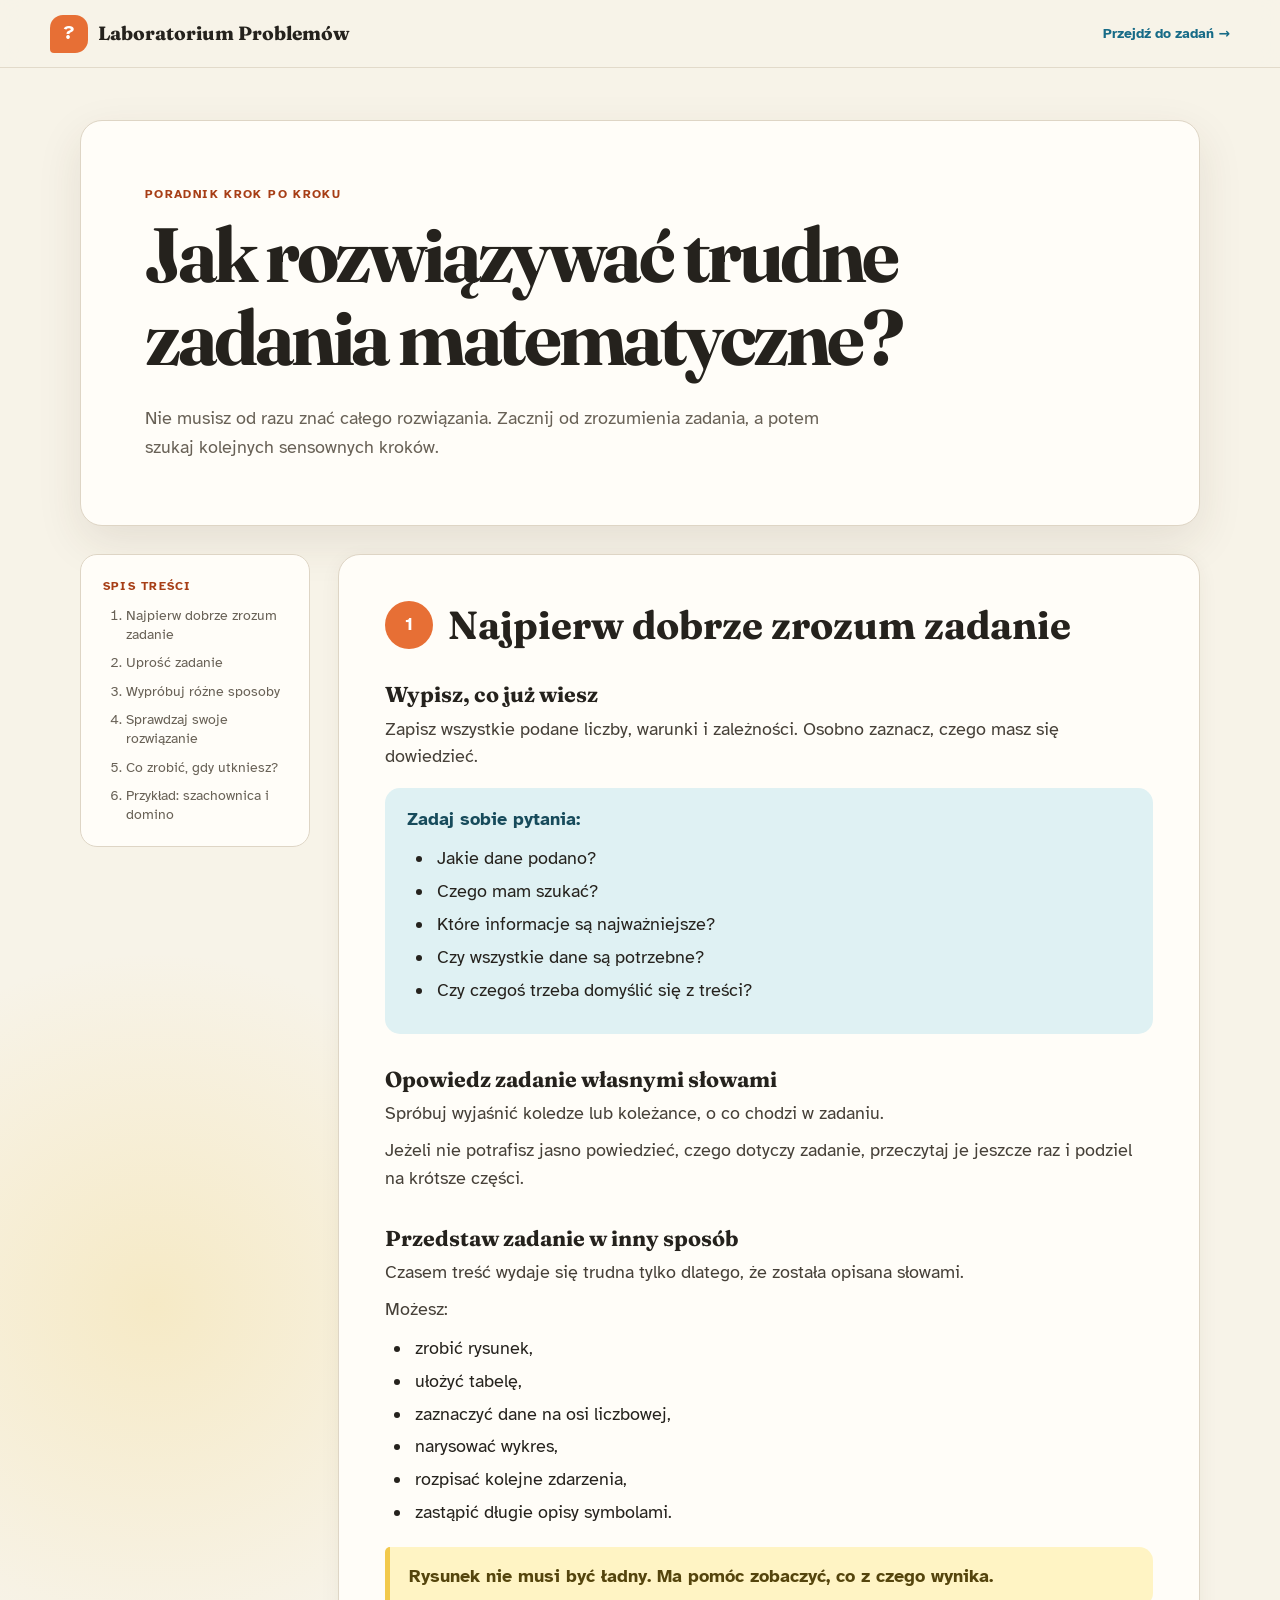
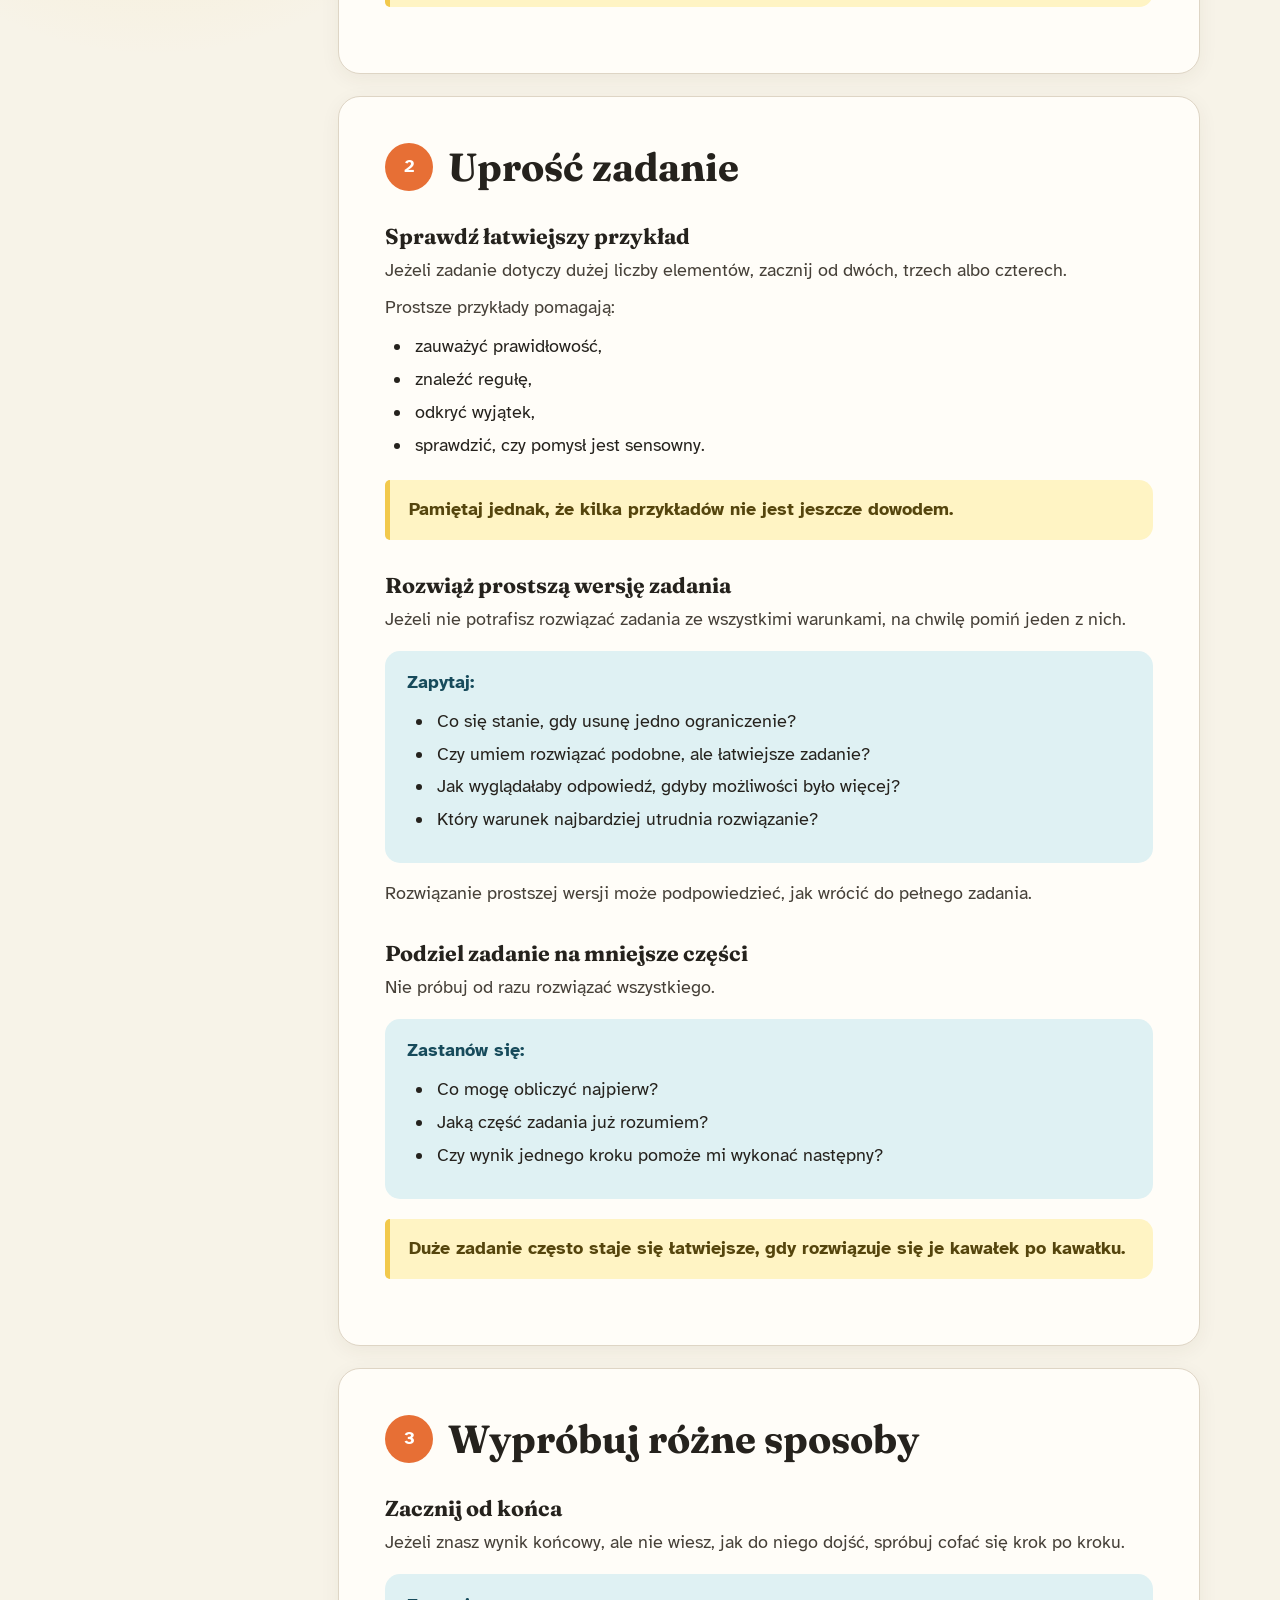
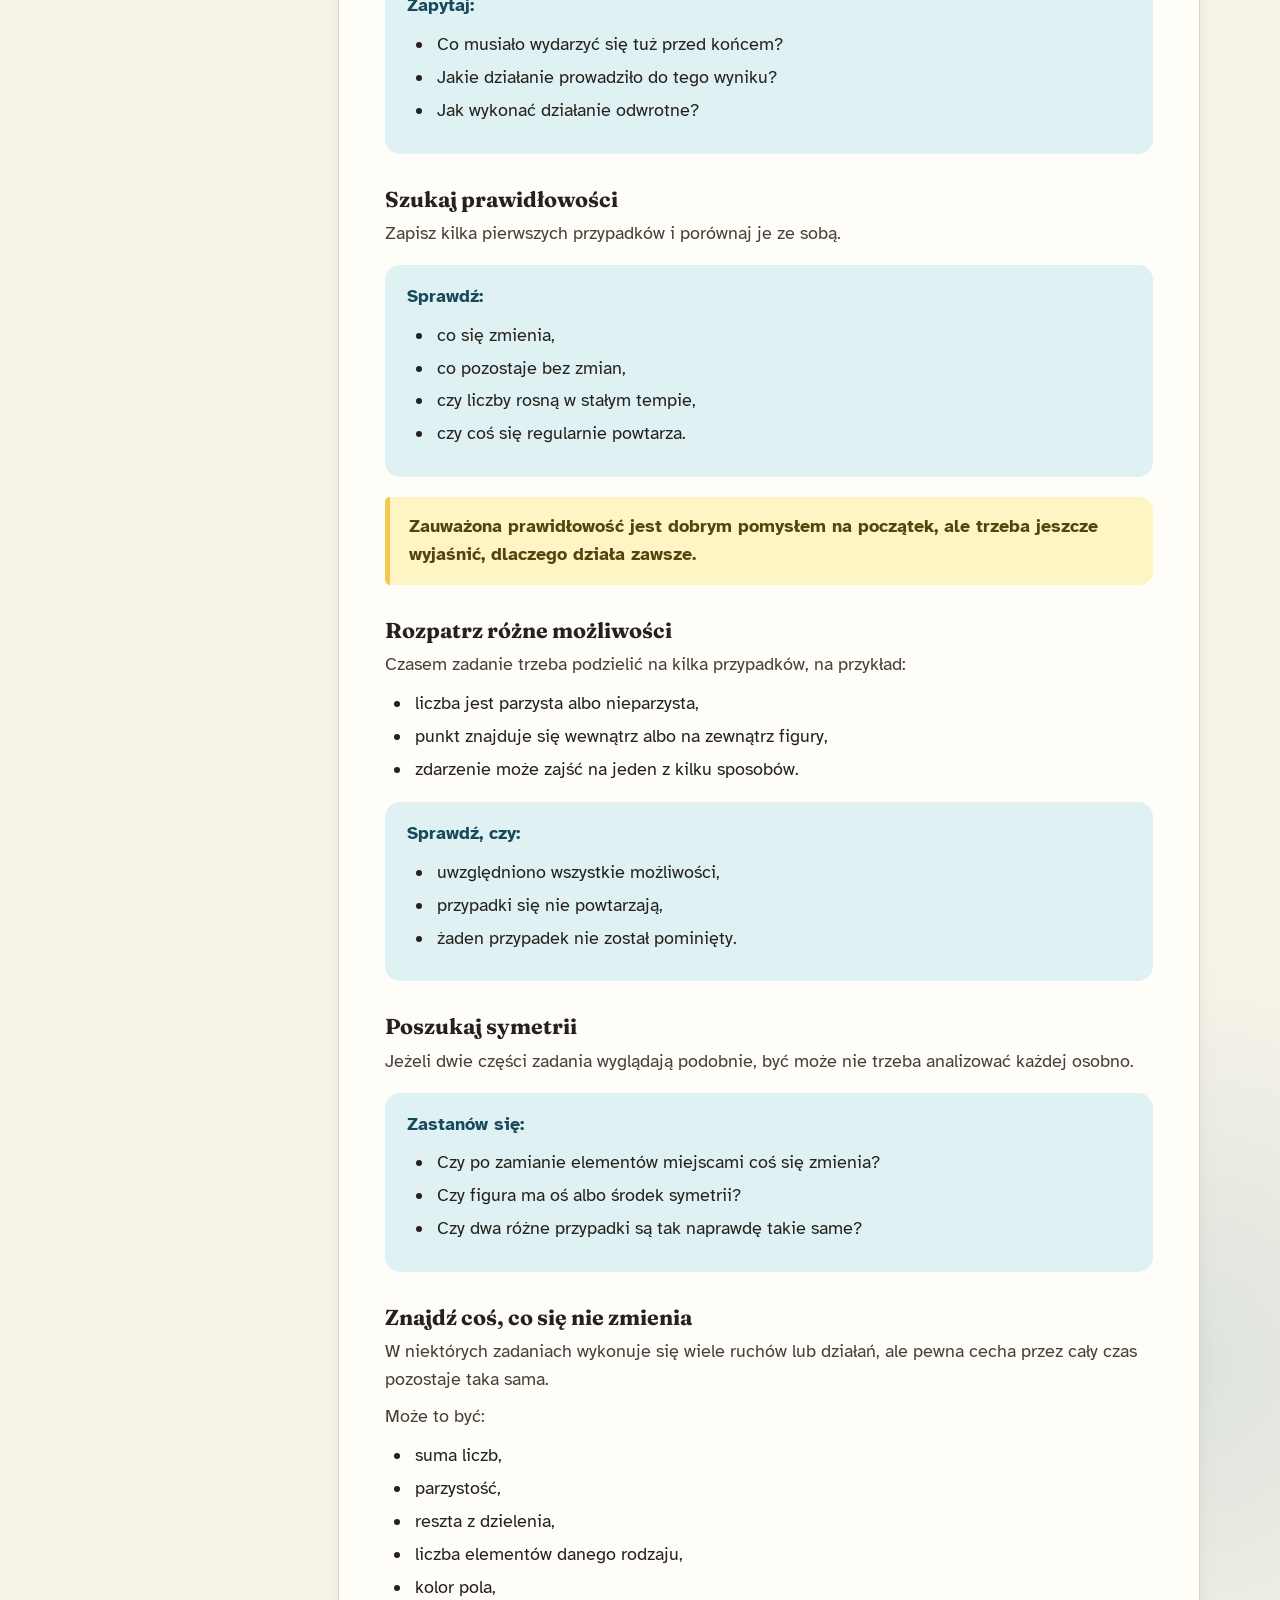
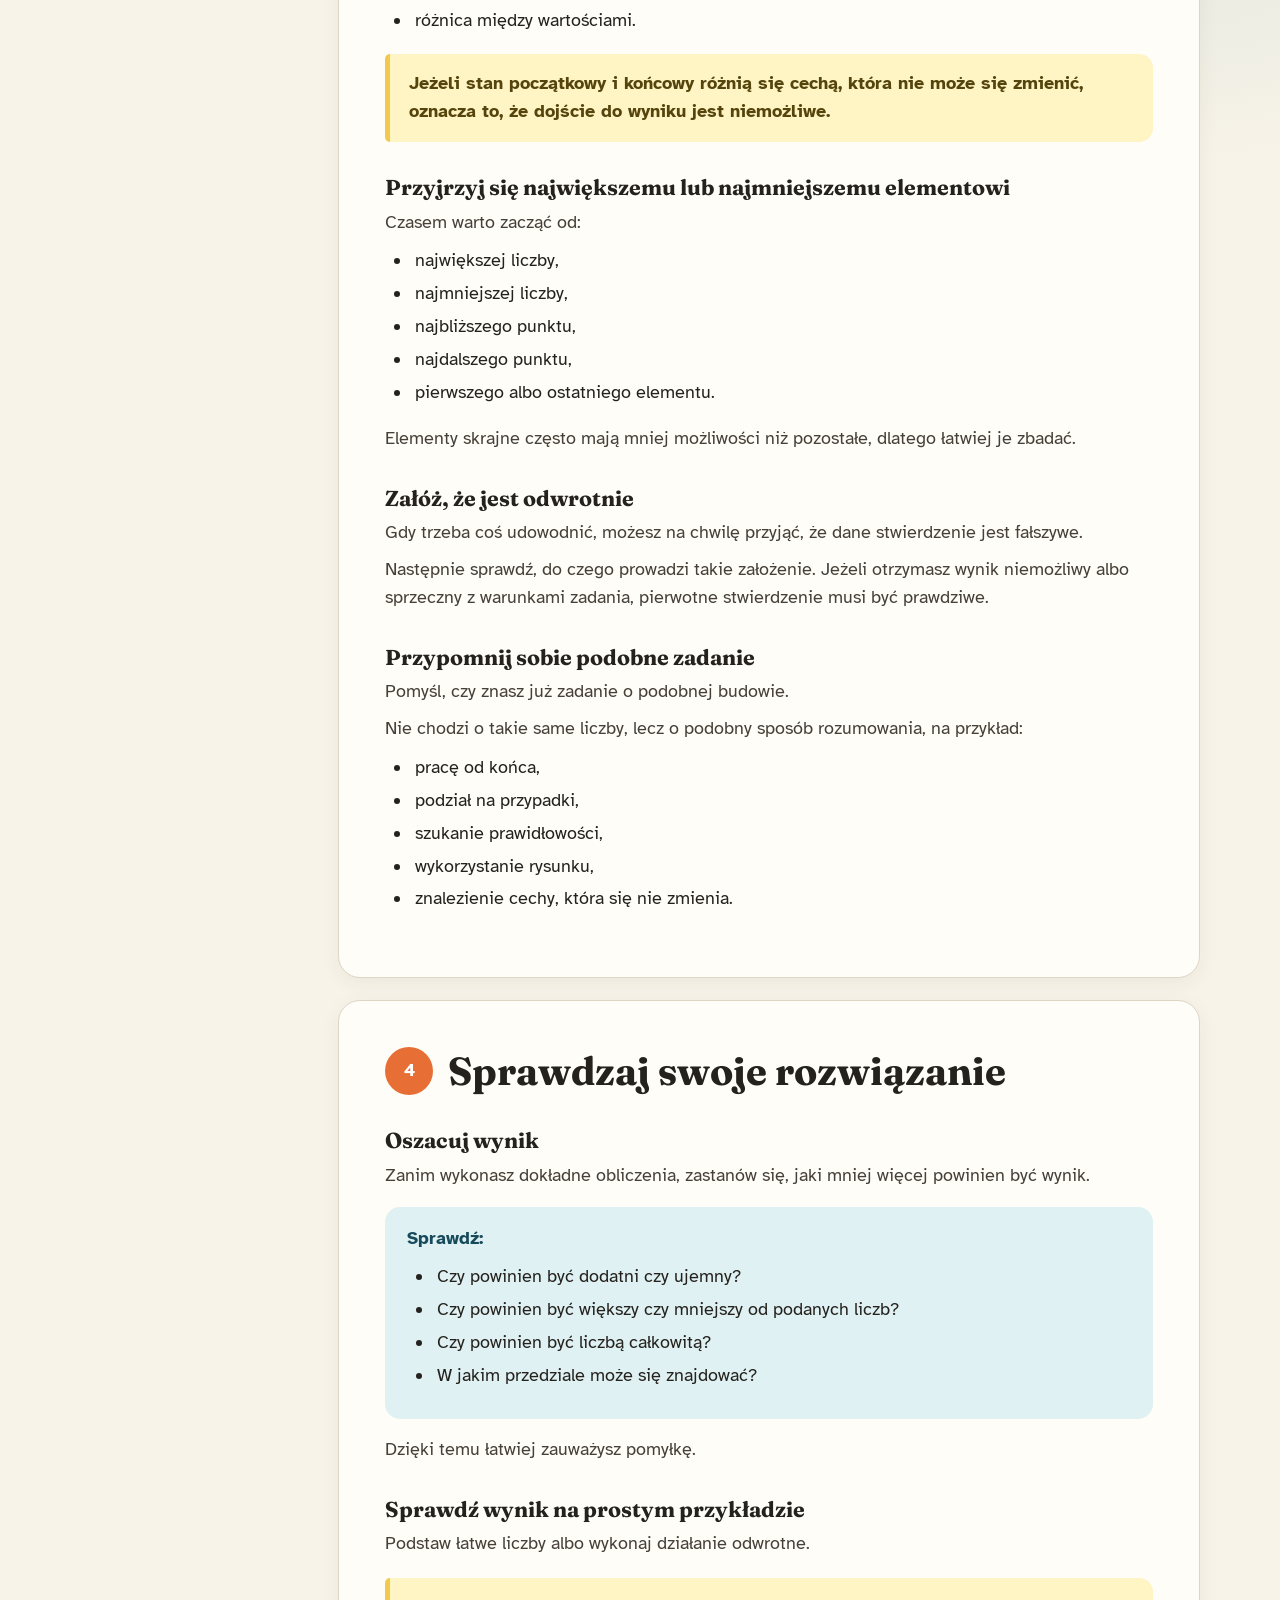
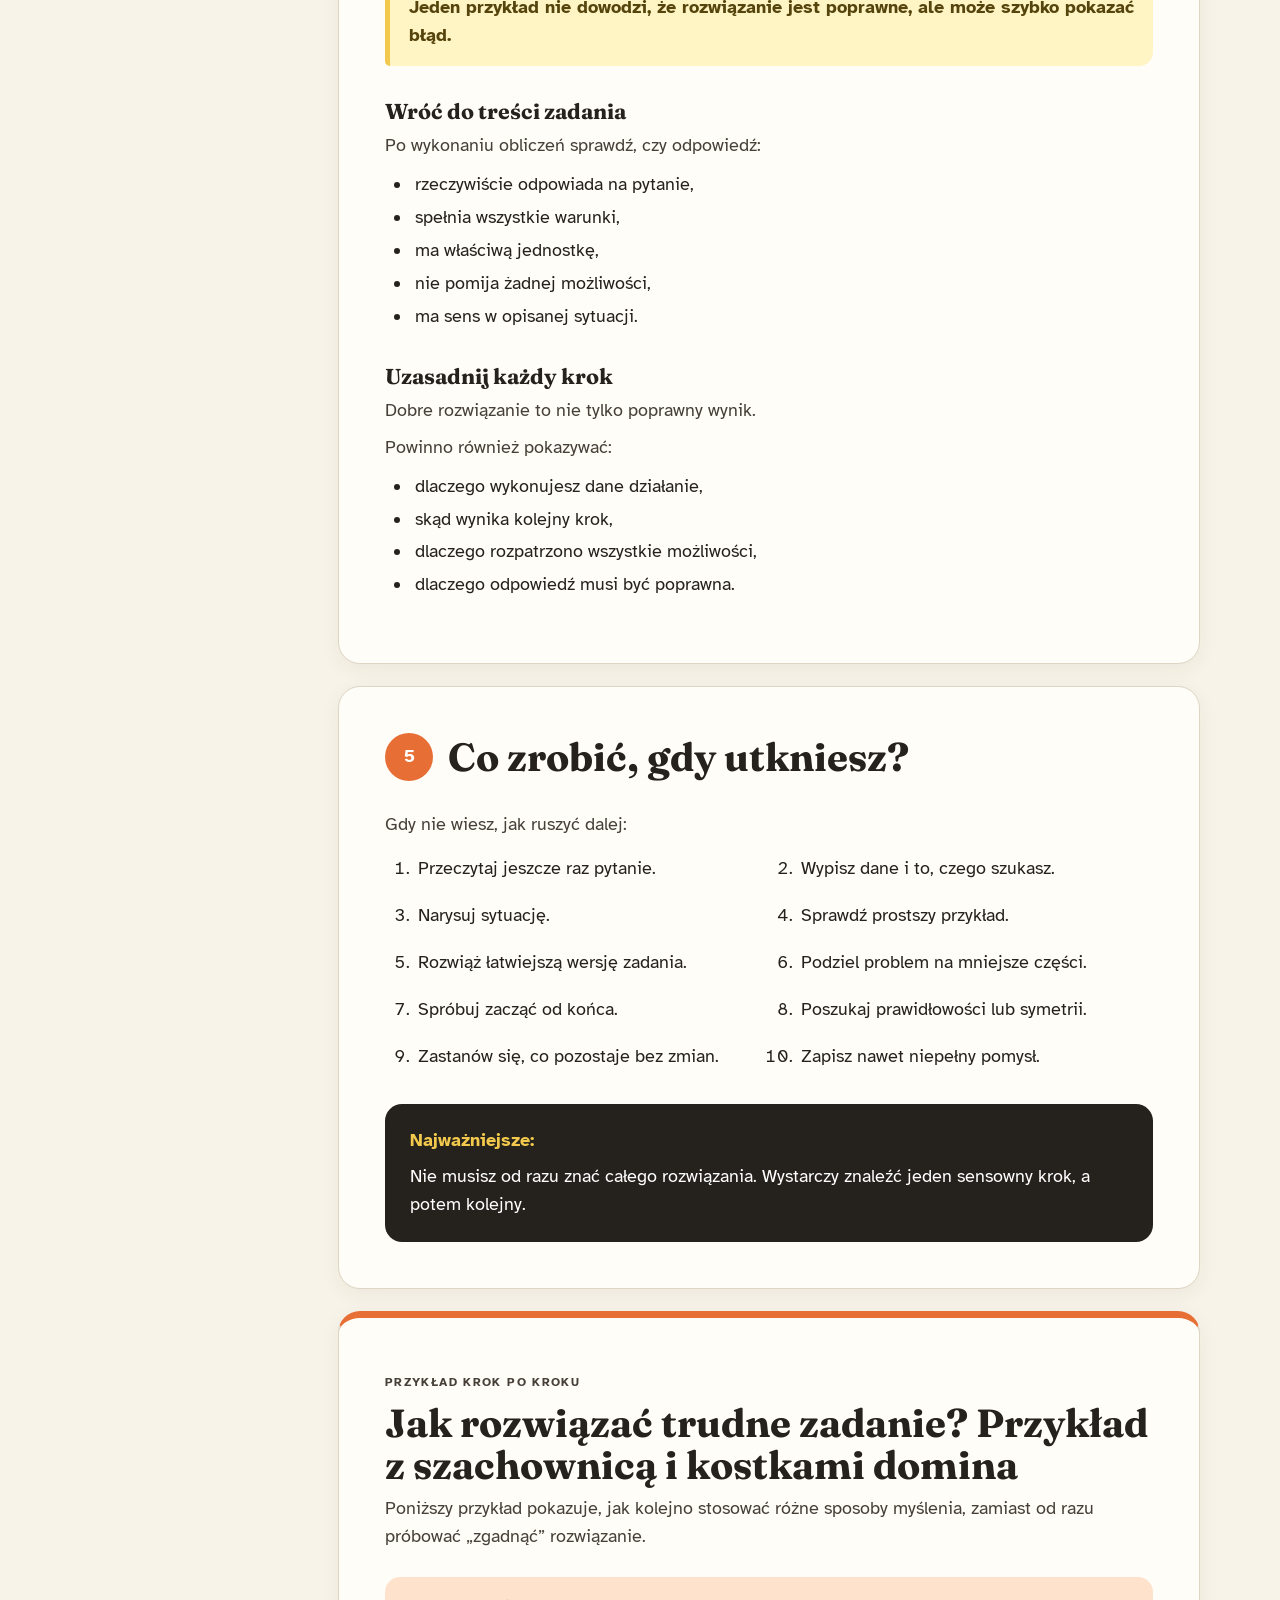
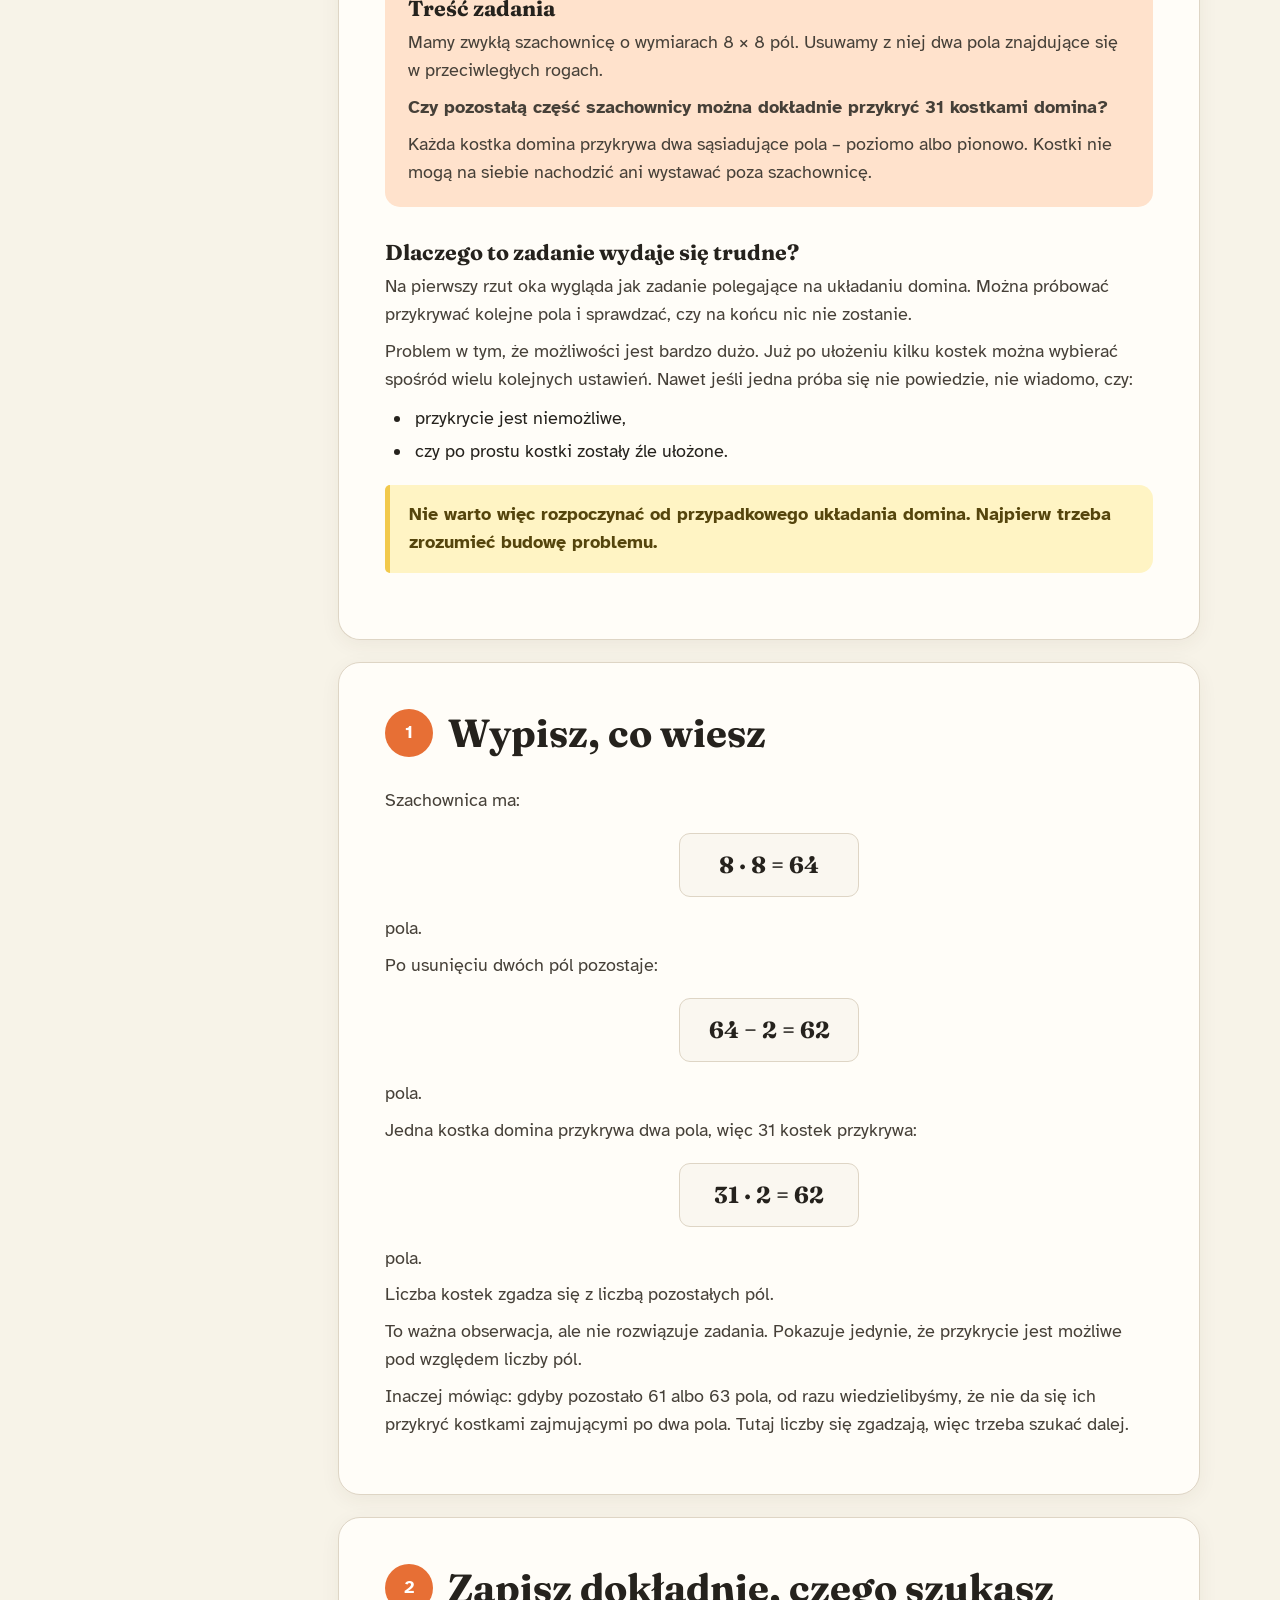
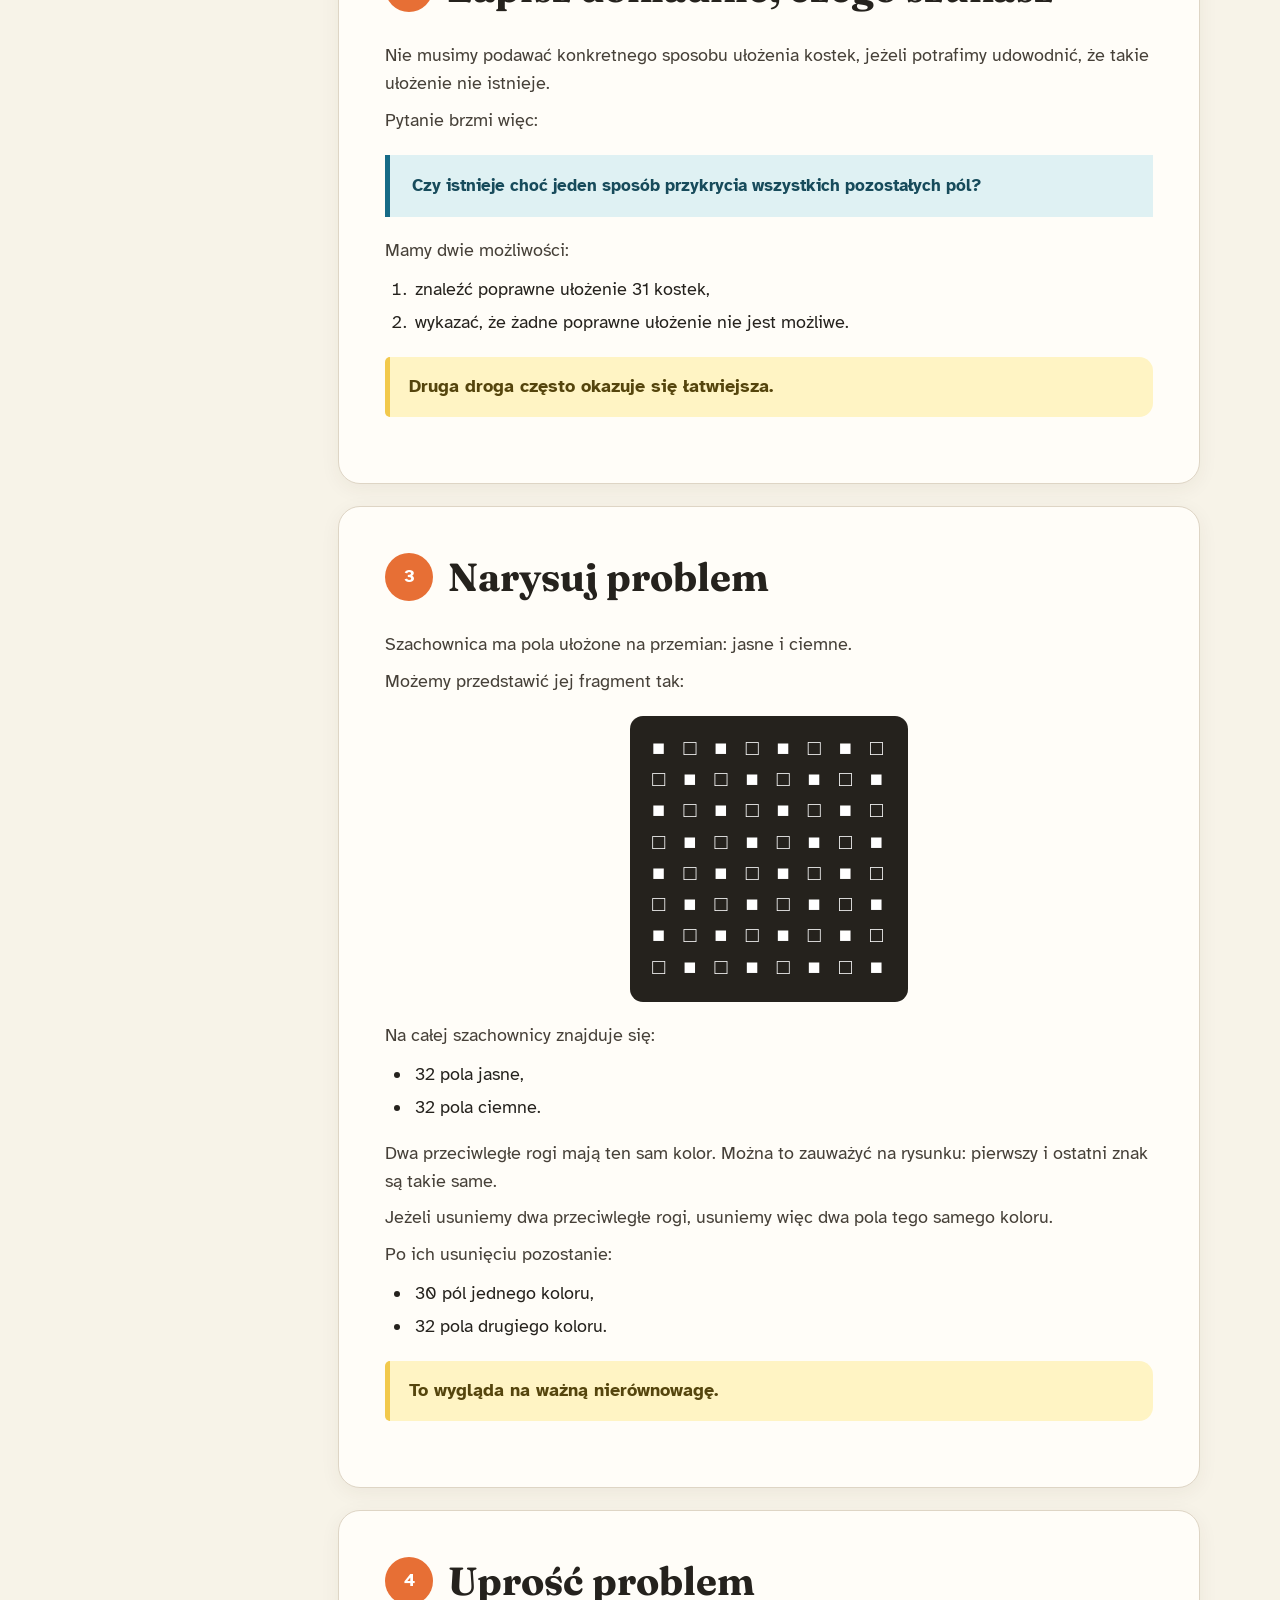
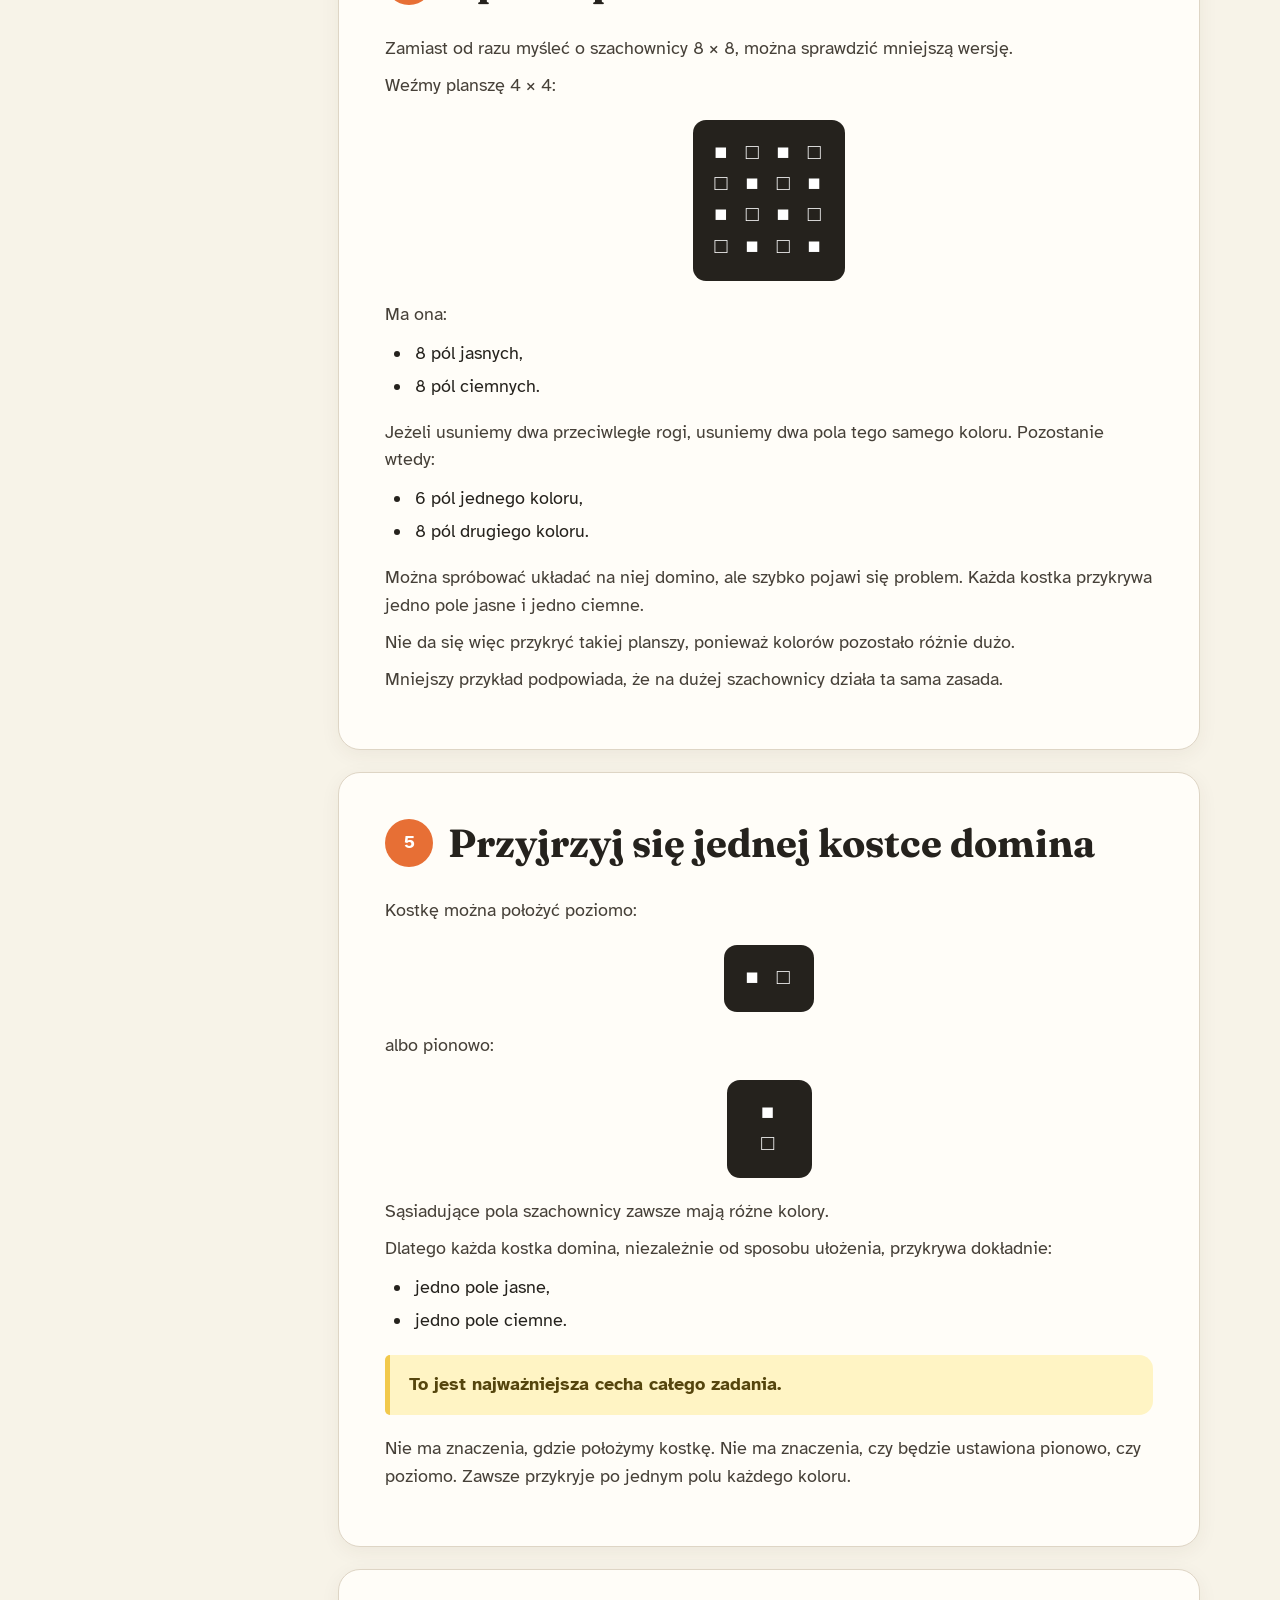
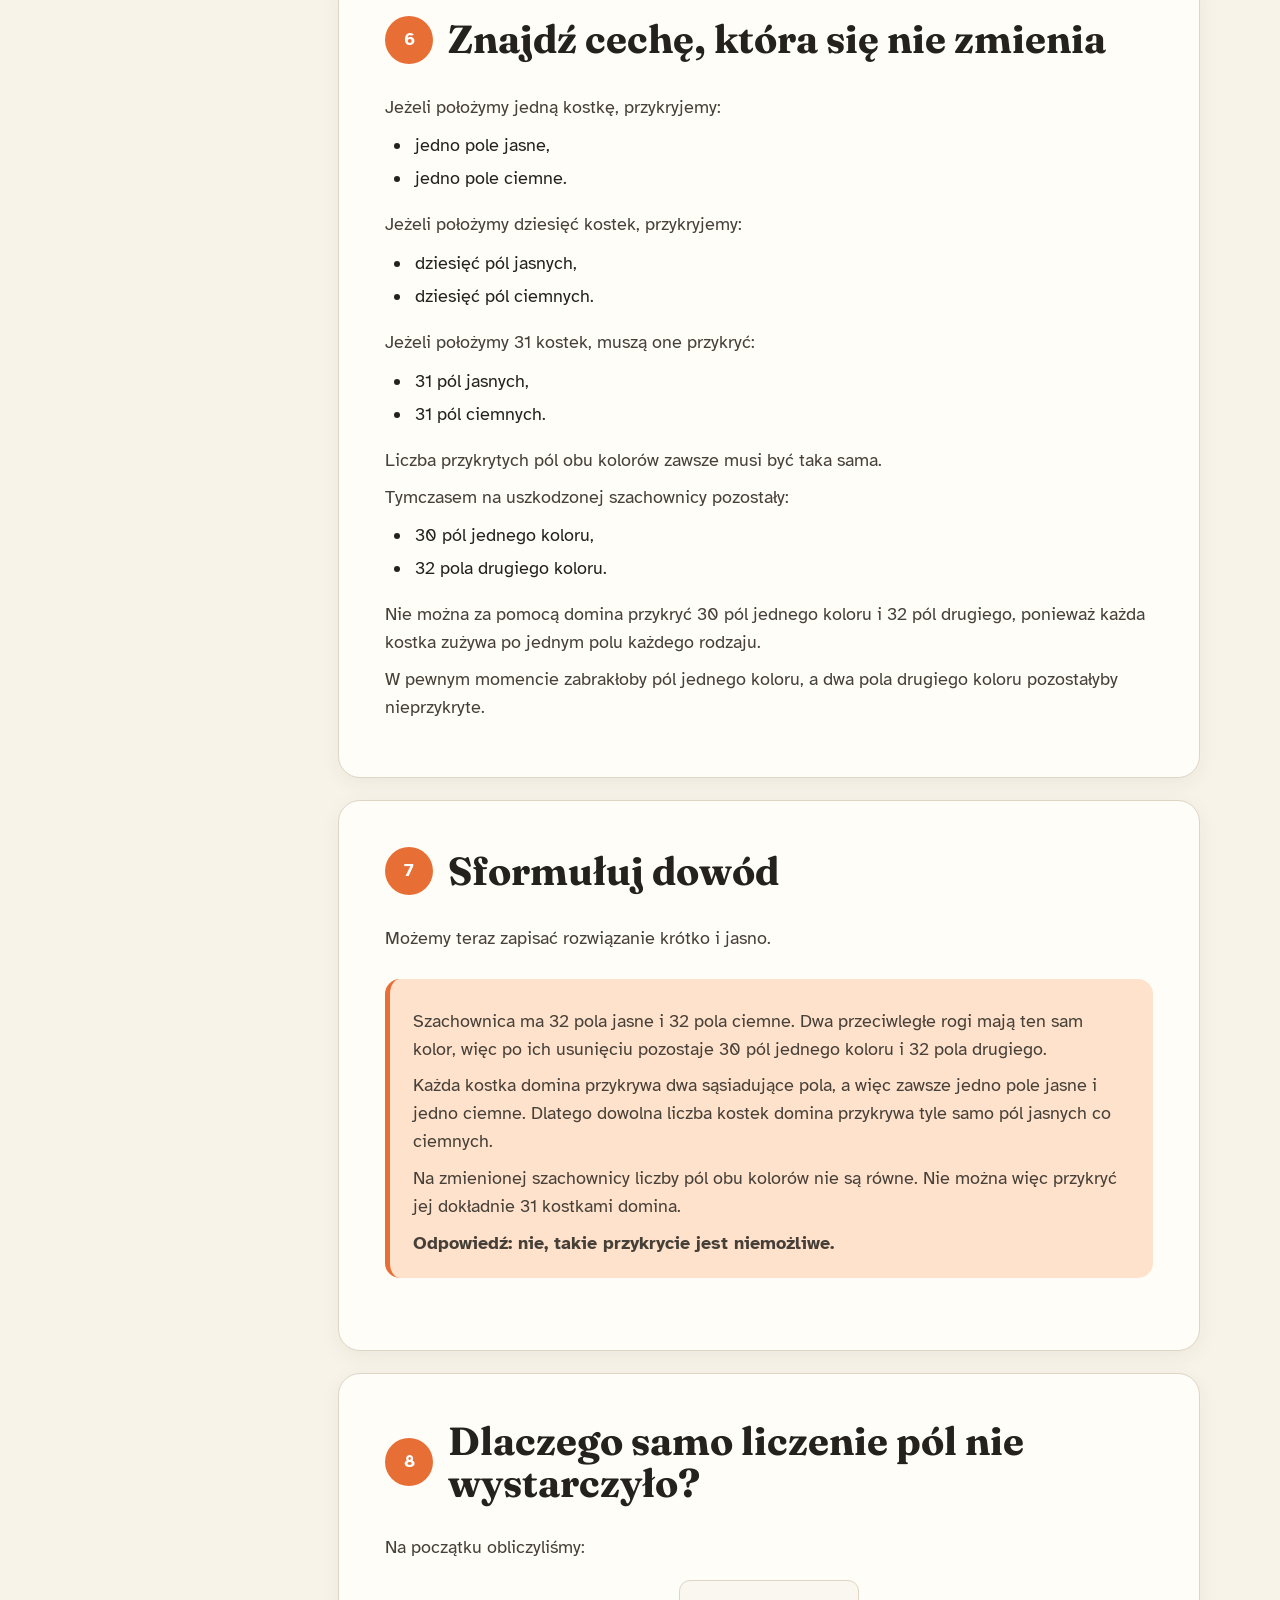
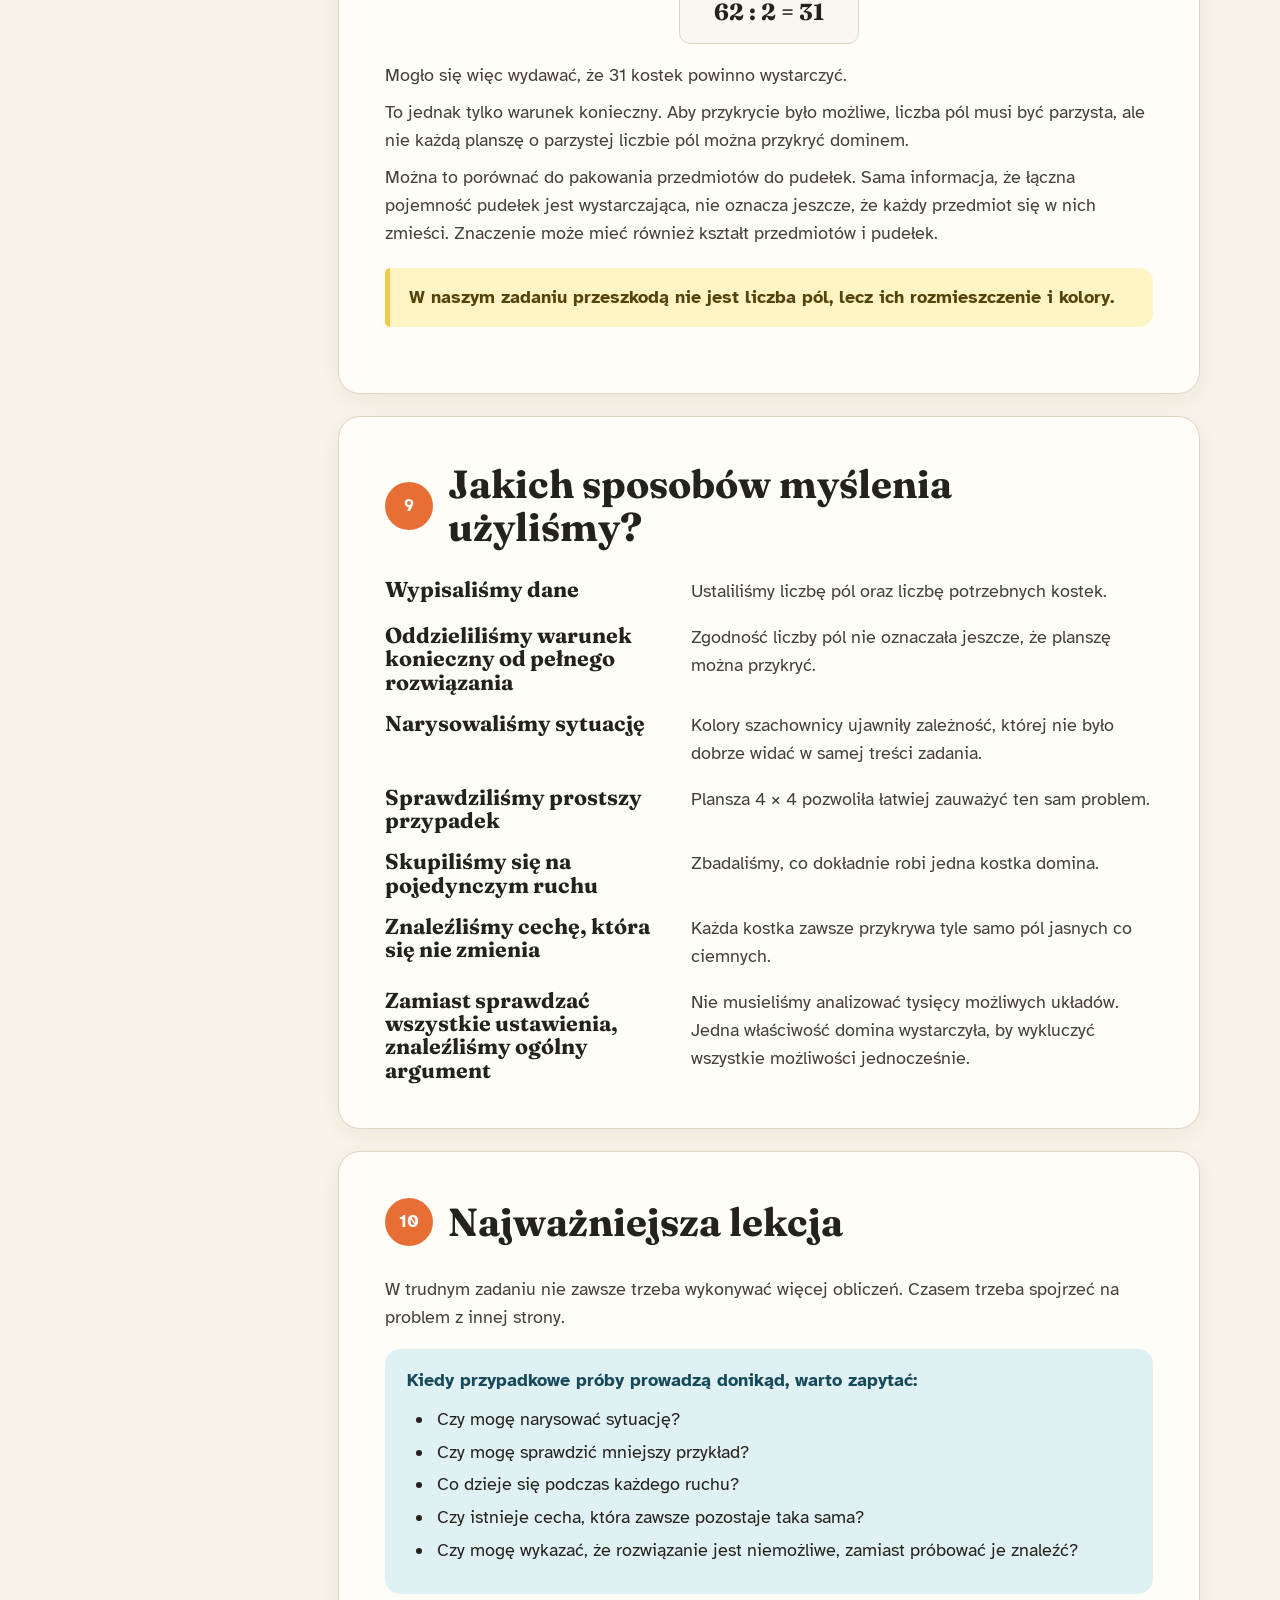
==== commit c24e5fe7: "fix: coach accuracy, resilience, accessibility and content parity Coach - Match gap words as word-st" ====
--- a/guide.html
+++ b/guide.html
@@ -4,7 +4,7 @@
   <meta charset="utf-8">
   <meta name="viewport" content="width=device-width, initial-scale=1">
   <meta name="description" content="Praktyczny poradnik rozwiązywania trudnych zadań matematycznych dla starszych uczniów.">
-  <title>Jak rozwiązywać trudne zadania matematyczne? — Laboratorium Problemów</title>
+  <title>Jak rozwiązywać trudne zadania matematyczne? – Laboratorium Problemów</title>
   <link rel="icon" href="favicon.svg" type="image/svg+xml">
   <link rel="stylesheet" href="styles.css">
 </head>
@@ -55,7 +55,7 @@
           </div>
 
           <h3>Opowiedz zadanie własnymi słowami</h3>
-          <p>Spróbuj wyjaśnić, o co chodzi, tak jakbyś tłumaczył to koledze lub koleżance.</p>
+          <p>Spróbuj wyjaśnić koledze lub koleżance, o co chodzi w zadaniu.</p>
           <p>Jeżeli nie potrafisz jasno powiedzieć, czego dotyczy zadanie, przeczytaj je jeszcze raz i podziel na krótsze części.</p>
 
           <h3>Przedstaw zadanie w inny sposób</h3>
@@ -149,9 +149,9 @@
           <div class="guide-questions">
             <p>Sprawdź, czy:</p>
             <ul>
-              <li>uwzględniłeś wszystkie możliwości,</li>
+              <li>uwzględniono wszystkie możliwości,</li>
               <li>przypadki się nie powtarzają,</li>
-              <li>żadnego przypadku nie pominąłeś.</li>
+              <li>żaden przypadek nie został pominięty.</li>
             </ul>
           </div>
 
@@ -195,7 +195,7 @@
           <p>Następnie sprawdź, do czego prowadzi takie założenie. Jeżeli otrzymasz wynik niemożliwy albo sprzeczny z warunkami zadania, pierwotne stwierdzenie musi być prawdziwe.</p>
 
           <h3>Przypomnij sobie podobne zadanie</h3>
-          <p>Pomyśl, czy wcześniej nie rozwiązywałeś zadania o podobnej budowie.</p>
+          <p>Pomyśl, czy znasz już zadanie o podobnej budowie.</p>
           <p>Nie chodzi o takie same liczby, lecz o podobny sposób rozumowania, na przykład:</p>
           <ul>
             <li>pracę od końca,</li>
@@ -242,7 +242,7 @@
           <ul>
             <li>dlaczego wykonujesz dane działanie,</li>
             <li>skąd wynika kolejny krok,</li>
-            <li>dlaczego rozpatrzyłeś wszystkie możliwości,</li>
+            <li>dlaczego rozpatrzono wszystkie możliwości,</li>
             <li>dlaczego odpowiedź musi być poprawna.</li>
           </ul>
         </section>
@@ -277,7 +277,7 @@
             <h3>Treść zadania</h3>
             <p>Mamy zwykłą szachownicę o wymiarach 8 × 8 pól. Usuwamy z niej dwa pola znajdujące się w przeciwległych rogach.</p>
             <p><strong>Czy pozostałą część szachownicy można dokładnie przykryć 31 kostkami domina?</strong></p>
-            <p>Każda kostka domina przykrywa dwa sąsiadujące pola — poziomo albo pionowo. Kostki nie mogą na siebie nachodzić ani wystawać poza szachownicę.</p>
+            <p>Każda kostka domina przykrywa dwa sąsiadujące pola – poziomo albo pionowo. Kostki nie mogą na siebie nachodzić ani wystawać poza szachownicę.</p>
           </div>
 
           <h3>Dlaczego to zadanie wydaje się trudne?</h3>
@@ -323,7 +323,7 @@
           <div class="guide-section-title"><span>3</span><h2>Narysuj problem</h2></div>
           <p>Szachownica ma pola ułożone na przemian: jasne i ciemne.</p>
           <p>Możemy przedstawić jej fragment tak:</p>
-          <pre class="chessboard" aria-label="Szachownica osiem na osiem z naprzemiennie ułożonymi jasnymi i ciemnymi polami">■ □ ■ □ ■ □ ■ □
+          <pre class="chessboard" role="img" aria-label="Szachownica osiem na osiem z naprzemiennie ułożonymi jasnymi i ciemnymi polami">■ □ ■ □ ■ □ ■ □
 □ ■ □ ■ □ ■ □ ■
 ■ □ ■ □ ■ □ ■ □
 □ ■ □ ■ □ ■ □ ■
@@ -350,7 +350,7 @@
           <div class="guide-section-title"><span>4</span><h2>Uprość problem</h2></div>
           <p>Zamiast od razu myśleć o szachownicy 8 × 8, można sprawdzić mniejszą wersję.</p>
           <p>Weźmy planszę 4 × 4:</p>
-          <pre class="chessboard" aria-label="Szachownica cztery na cztery z naprzemiennie ułożonymi jasnymi i ciemnymi polami">■ □ ■ □
+          <pre class="chessboard" role="img" aria-label="Szachownica cztery na cztery z naprzemiennie ułożonymi jasnymi i ciemnymi polami">■ □ ■ □
 □ ■ □ ■
 ■ □ ■ □
 □ ■ □ ■</pre>
@@ -372,9 +372,9 @@
         <section class="guide-section guide-example-step" id="domino-kostka">
           <div class="guide-section-title"><span>5</span><h2>Przyjrzyj się jednej kostce domina</h2></div>
           <p>Kostkę można położyć poziomo:</p>
-          <pre class="domino" aria-label="Pozioma kostka domina przykrywająca jasne i ciemne pole">■ □</pre>
+          <pre class="domino" role="img" aria-label="Pozioma kostka domina przykrywająca jasne i ciemne pole">■ □</pre>
           <p>albo pionowo:</p>
-          <pre class="domino" aria-label="Pionowa kostka domina przykrywająca jasne i ciemne pole">■
+          <pre class="domino" role="img" aria-label="Pionowa kostka domina przykrywająca jasne i ciemne pole">■
 □</pre>
           <p>Sąsiadujące pola szachownicy zawsze mają różne kolory.</p>
           <p>Dlatego każda kostka domina, niezależnie od sposobu ułożenia, przykrywa dokładnie:</p>
--- a/styles.css
+++ b/styles.css
@@ -1,26 +1,52 @@
 @import url('https://fonts.googleapis.com/css2?family=Atkinson+Hyperlegible:wght@400;700&family=Fraunces:opsz,wght@9..144,650;9..144,750&display=swap');
 
+/* ─── Tokens ─── */
 :root {
+  --font-body: "Atkinson Hyperlegible", system-ui, sans-serif;
+  --font-display: "Fraunces", Georgia, serif;
+
   --paper: #f7f3e8;
   --surface: #fffdf8;
+  --surface-alt: #faf7f0;
+  --field: #ffffff;
+  --tab: #e9e2d6;
+  --hover: #f1ebdf;
   --ink: #25221d;
+  --body-text: #464038;
   --muted: #686156;
   --line: #ded5c5;
+  --on-dark: #ffffff;
+  --on-dark-muted: #d8d1c5;
+  --shadow-tint: #443420;
+
   --orange: #e76f35;
+  --primary: #c2531f;
   --orange-dark: #a73e16;
   --orange-soft: #ffe2cc;
+  --orange-line: #efc6a5;
+  --orange-ink: #6d321c;
   --blue: #176b87;
+  --blue-ink: #0e566d;
+  --blue-deep: #174b5b;
   --blue-soft: #dff1f3;
   --green: #377a4b;
+  --green-ink: #245535;
+  --green-on-dark: #aee3b8;
   --green-soft: #e1f1df;
   --violet: #70549a;
+  --violet-ink: #554174;
   --violet-soft: #eee6f8;
   --yellow: #f2c94c;
+  --yellow-ink: #55450d;
   --yellow-soft: #fff4c4;
-  --shadow: 0 16px 45px rgba(68, 52, 32, .1);
+
+  --focus: var(--blue);
+  --shadow: 0 16px 45px color-mix(in srgb, var(--shadow-tint) 10%, transparent);
+  --shadow-soft: 0 5px 20px color-mix(in srgb, var(--shadow-tint) 6%, transparent);
   --radius: 22px;
 }
 
+/* ─── Base ─── */
 * { box-sizing: border-box; }
 
 html { scroll-behavior: smooth; }
@@ -29,11 +55,11 @@
   margin: 0;
   min-width: 320px;
   background:
-    radial-gradient(circle at 12% 8%, rgba(242, 201, 76, .22), transparent 22rem),
-    radial-gradient(circle at 92% 28%, rgba(23, 107, 135, .12), transparent 25rem),
+    radial-gradient(circle at 12% 8%, color-mix(in srgb, var(--yellow) 22%, transparent), transparent 22rem),
+    radial-gradient(circle at 92% 28%, color-mix(in srgb, var(--blue) 12%, transparent), transparent 25rem),
     var(--paper);
   color: var(--ink);
-  font-family: "Atkinson Hyperlegible", system-ui, sans-serif;
+  font-family: var(--font-body);
   font-size: 18px;
   line-height: 1.55;
 }
@@ -43,10 +69,22 @@
 button, a, select { -webkit-tap-highlight-color: transparent; }
 
 :focus-visible {
-  outline: 3px solid var(--yellow);
+  outline: 3px solid var(--focus);
   outline-offset: 3px;
 }
 
+[tabindex="-1"]:focus { outline: none; }
+
+.visually-hidden {
+  position: absolute;
+  width: 1px;
+  height: 1px;
+  overflow: hidden;
+  clip: rect(0 0 0 0);
+  white-space: nowrap;
+}
+
+/* ─── Header ─── */
 .site-header {
   position: sticky;
   top: 0;
@@ -57,8 +95,8 @@
   gap: 20px;
   min-height: 68px;
   padding: 10px max(20px, calc((100vw - 1180px) / 2));
-  border-bottom: 1px solid rgba(222, 213, 197, .85);
-  background: rgba(247, 243, 232, .9);
+  border-bottom: 1px solid color-mix(in srgb, var(--line) 85%, transparent);
+  background: color-mix(in srgb, var(--paper) 90%, transparent);
   backdrop-filter: blur(12px);
 }
 
@@ -67,7 +105,7 @@
   align-items: center;
   gap: 10px;
   color: var(--ink);
-  font-family: "Fraunces", Georgia, serif;
+  font-family: var(--font-display);
   font-size: 1.2rem;
   font-weight: 750;
   text-decoration: none;
@@ -80,8 +118,8 @@
   place-items: center;
   border-radius: 13px 13px 13px 4px;
   background: var(--orange);
-  color: white;
-  font-family: "Atkinson Hyperlegible", sans-serif;
+  color: var(--on-dark);
+  font-family: var(--font-body);
   font-weight: 700;
 }
 
@@ -91,9 +129,11 @@
 .header-guide:hover { text-decoration: underline; text-underline-offset: 3px; }
 .language-switch { display: flex; padding: 3px; border: 1px solid var(--line); border-radius: 99px; background: var(--surface); }
 .language-switch button { min-width: 38px; border: 0; border-radius: 99px; background: transparent; padding: 5px 9px; color: var(--muted); cursor: pointer; font-size: .76rem; font-weight: 700; }
-.language-switch button[aria-pressed="true"] { background: var(--ink); color: white; }
-
+.language-switch button[aria-pressed="true"] { background: var(--ink); color: var(--on-dark); }
+
+/* ─── Home ─── */
 .shell { width: min(1180px, calc(100% - 36px)); margin: 0 auto; padding: 52px 0 80px; }
+.shell:focus { outline: none; }
 .shell--work { width: min(1040px, calc(100% - 36px)); }
 
 .hero { display: grid; grid-template-columns: minmax(0, 1.35fr) minmax(280px, .65fr); gap: 28px; align-items: stretch; }
@@ -109,19 +149,19 @@
   text-transform: uppercase;
 }
 
-h1, h2, h3 { font-family: "Fraunces", Georgia, serif; line-height: 1.08; }
+h1, h2, h3 { font-family: var(--font-display); line-height: 1.08; }
 h1 { max-width: 760px; margin: 0; font-size: clamp(2.55rem, 7vw, 5.5rem); letter-spacing: -.045em; }
 .hero-lead { max-width: 680px; margin: 24px 0 0; color: var(--muted); font-size: 1.16rem; }
 
-.method-card { display: flex; flex-direction: column; justify-content: center; padding: 30px; background: var(--ink); color: white; }
+.method-card { display: flex; flex-direction: column; justify-content: center; padding: 30px; background: var(--ink); color: var(--on-dark); }
 .method-card h2 { margin: 0 0 20px; font-size: 1.5rem; }
 .method-list { display: grid; gap: 15px; margin: 0; padding: 0; list-style: none; }
 .method-list li { display: grid; grid-template-columns: 36px 1fr; gap: 11px; align-items: center; }
 .method-list span { display: grid; width: 36px; height: 36px; place-items: center; border-radius: 50%; background: var(--yellow); color: var(--ink); font-weight: 700; }
 .method-list strong { display: block; }
-.method-list small { display: block; color: #d8d1c5; }
-
-.intro-strip { display: flex; gap: 13px; align-items: flex-start; margin: 28px 0 42px; padding: 18px 22px; border: 1px dashed var(--orange); border-radius: 16px; background: var(--orange-soft); color: #6d321c; }
+.method-list small { display: block; color: var(--on-dark-muted); }
+
+.intro-strip { display: flex; gap: 13px; align-items: flex-start; margin: 28px 0 42px; padding: 18px 22px; border: 1px dashed var(--orange); border-radius: 16px; background: var(--orange-soft); color: var(--orange-ink); }
 .intro-strip strong { display: block; }
 .intro-strip p { margin: 2px 0 0; }
 .spark { font-size: 1.5rem; line-height: 1.2; }
@@ -130,7 +170,7 @@
 .section-heading h2 { margin: 0; font-size: clamp(1.8rem, 4vw, 2.7rem); }
 .section-heading p { max-width: 480px; margin: 0; color: var(--muted); }
 
-.problem-grid { display: grid; grid-template-columns: repeat(3, minmax(0, 1fr)); gap: 18px; }
+.problem-grid { display: grid; grid-template-columns: repeat(auto-fill, minmax(min(300px, 100%), 1fr)); gap: 18px; }
 .problem-card {
   display: flex;
   min-height: 245px;
@@ -140,7 +180,7 @@
   border: 1px solid var(--line);
   border-radius: 19px;
   background: var(--surface);
-  box-shadow: 0 5px 20px rgba(68, 52, 32, .06);
+  box-shadow: var(--shadow-soft);
   cursor: pointer;
   text-align: left;
   transition: transform .18s ease, box-shadow .18s ease, border-color .18s ease;
@@ -149,10 +189,11 @@
 .problem-card .emoji { font-size: 2rem; }
 .problem-card h3 { margin: 16px 0 8px; font-size: 1.3rem; }
 .problem-card p { margin: 0; color: var(--muted); font-size: .95rem; }
-.problem-card footer { display: flex; align-items: center; justify-content: space-between; width: 100%; margin-top: auto; padding-top: 18px; }
-.tag { display: inline-flex; align-items: center; border-radius: 99px; padding: 4px 10px; background: var(--blue-soft); color: #0e566d; font-size: .77rem; font-weight: 700; }
+.problem-card footer { display: flex; flex-wrap: wrap; align-items: center; justify-content: space-between; gap: 8px; width: 100%; margin-top: auto; padding-top: 18px; }
+.tag { display: inline-flex; align-items: center; border-radius: 99px; padding: 4px 10px; background: var(--blue-soft); color: var(--blue-ink); font-size: .77rem; font-weight: 700; }
 .saved { color: var(--green); font-size: .78rem; font-weight: 700; }
 
+/* ─── Workspace ─── */
 .back-button, .text-button, .secondary-button, .primary-button, .step-tab, .approach-button {
   border: 0;
   cursor: pointer;
@@ -160,79 +201,89 @@
 .back-button, .text-button { background: transparent; color: var(--blue); font-weight: 700; }
 .back-button { display: inline-flex; gap: 8px; margin-bottom: 22px; padding: 5px 0; }
 
-.problem-banner { display: grid; grid-template-columns: auto 1fr; gap: 18px; align-items: start; margin-bottom: 22px; padding: 24px 28px; border: 1px solid #efc6a5; border-radius: var(--radius); background: var(--orange-soft); }
+.problem-banner { display: grid; grid-template-columns: auto 1fr; gap: 18px; align-items: start; margin-bottom: 22px; padding: 24px 28px; border: 1px solid var(--orange-line); border-radius: var(--radius); background: var(--orange-soft); }
 .problem-banner .emoji { font-size: 2.5rem; line-height: 1; }
 .problem-banner h1 { margin: 1px 0 8px; font-size: clamp(1.8rem, 5vw, 3.1rem); }
-.problem-banner p { margin: 0; color: #61341f; }
-
-.steps { display: grid; grid-template-columns: repeat(4, 1fr); gap: 10px; margin: 0 0 18px; }
-.step-tab { position: relative; padding: 14px 10px; border-radius: 14px; background: #e9e2d6; color: var(--muted); font-weight: 700; text-align: center; }
-.step-tab[aria-selected="true"] { background: var(--ink); color: white; }
+.problem-banner p { margin: 0; color: var(--orange-ink); }
+
+.steps { display: grid; grid-template-columns: repeat(4, 1fr); gap: 10px; margin: 0 0 12px; padding: 0; list-style: none; }
+.steps li { display: flex; }
+.step-tab { position: relative; width: 100%; padding: 14px 10px; border-radius: 14px; background: var(--tab); color: var(--muted); font-weight: 700; text-align: center; }
+.step-tab[aria-current="step"] { background: var(--ink); color: var(--on-dark); }
 .step-tab.is-done::after { content: "✓"; margin-left: 7px; color: var(--green); }
-.step-tab[aria-selected="true"].is-done::after { color: #aee3b8; }
+.step-tab[aria-current="step"].is-done::after { color: var(--green-on-dark); }
+
+.progress { --progress: 0%; height: 8px; overflow: hidden; border-radius: 99px; background: var(--tab); }
+.progress-bar { display: block; width: var(--progress); height: 100%; border-radius: inherit; background: var(--green); transition: width .25s ease; }
+.progress-label { margin: 6px 0 18px; color: var(--muted); font-size: .85rem; }
 
 .panel { padding: clamp(24px, 5vw, 46px); }
 .step-kicker { display: inline-flex; align-items: center; gap: 9px; margin-bottom: 10px; color: var(--blue); font-weight: 700; }
-.step-number { display: grid; width: 30px; height: 30px; place-items: center; border-radius: 50%; background: var(--blue); color: white; }
+.step-number { display: grid; width: 30px; height: 30px; place-items: center; border-radius: 50%; background: var(--blue); color: var(--on-dark); }
 .panel h2 { margin: 0; font-size: clamp(1.75rem, 4vw, 2.6rem); }
 .step-purpose { max-width: 720px; margin: 12px 0 26px; color: var(--muted); }
 
 .coach-card { margin: 20px 0; padding: 22px; border-left: 5px solid var(--blue); border-radius: 5px 15px 15px 5px; background: var(--blue-soft); }
-.coach-label { margin: 0 0 5px; color: #0e566d; font-size: .75rem; font-weight: 700; letter-spacing: .1em; text-transform: uppercase; }
-.coach-question { margin: 0; color: #173f4b; font-size: 1.13rem; font-weight: 700; }
-
-label { display: block; margin: 22px 0 8px; font-weight: 700; }
+.coach-label { margin: 0 0 5px; color: var(--blue-ink); font-size: .75rem; font-weight: 700; letter-spacing: .1em; text-transform: uppercase; }
+.coach-question { margin: 0; color: var(--blue-deep); font-size: 1.13rem; font-weight: 700; }
+
+label, .approach-fieldset legend { display: block; margin: 22px 0 8px; font-weight: 700; }
+.approach-fieldset { margin: 0; padding: 0; border: 0; }
+.approach-fieldset legend { padding: 0; }
 textarea, input[type="text"], select {
   width: 100%;
   border: 2px solid var(--line);
   border-radius: 14px;
-  background: white;
+  background: var(--field);
   color: var(--ink);
   padding: 14px 16px;
 }
 textarea { min-height: 145px; resize: vertical; line-height: 1.5; }
-textarea:focus, input:focus, select:focus { border-color: var(--blue); outline: 3px solid rgba(23, 107, 135, .16); }
+textarea:focus, input:focus, select:focus { border-color: var(--blue); outline: 3px solid color-mix(in srgb, var(--blue) 16%, transparent); }
 .field-note { margin: 7px 0 0; color: var(--muted); font-size: .88rem; }
 
-.nudge { margin-top: 15px; padding: 16px 18px; border-radius: 13px; background: var(--yellow-soft); color: #55450d; }
+.nudge { margin-top: 15px; padding: 16px 18px; border-radius: 13px; background: var(--yellow-soft); color: var(--yellow-ink); }
 .nudge[hidden] { display: none; }
 .text-button { padding: 9px 0; }
 
-.coach-response { margin-top: 18px; padding: 17px 19px; border-radius: 14px; background: var(--green-soft); color: #245535; }
+.coach-response { margin-top: 18px; padding: 17px 19px; border-radius: 14px; background: var(--green-soft); color: var(--green-ink); }
 .coach-response strong { display: block; margin-bottom: 3px; }
 
-.approach-grid { display: grid; grid-template-columns: repeat(4, 1fr); gap: 10px; margin-top: 10px; }
-.approach-button { padding: 13px 9px; border: 2px solid var(--line); border-radius: 13px; background: white; font-weight: 700; }
-.approach-button.is-selected { border-color: var(--blue); background: var(--blue-soft); color: #0e566d; }
+.approach-grid { display: grid; grid-template-columns: repeat(auto-fit, minmax(min(170px, 100%), 1fr)); gap: 10px; }
+.approach-button { padding: 13px 9px; border: 2px solid var(--line); border-radius: 13px; background: var(--field); font-weight: 700; }
+.approach-button.is-selected { border-color: var(--blue); background: var(--blue-soft); color: var(--blue-ink); }
 
 .scenario-grid { display: grid; grid-template-columns: 1fr 1fr; gap: 18px; }
-.scenario-card { padding: 20px; border: 1px solid var(--line); border-radius: 16px; background: #faf7f0; }
+.scenario-card { padding: 20px; border: 1px solid var(--line); border-radius: 16px; background: var(--surface-alt); }
 .scenario-card h3 { display: flex; align-items: center; gap: 10px; margin: 0 0 5px; font-size: 1.25rem; }
-.scenario-letter { display: grid; width: 32px; height: 32px; place-items: center; border-radius: 10px; background: var(--violet-soft); color: var(--violet); font-family: "Atkinson Hyperlegible", sans-serif; }
+.scenario-letter { display: grid; width: 32px; height: 32px; place-items: center; border-radius: 10px; background: var(--violet-soft); color: var(--violet); font-family: var(--font-body); }
 .scenario-card label { font-size: .94rem; }
 .scenario-card textarea { min-height: 95px; }
 
 .panel-actions { display: flex; align-items: center; justify-content: space-between; gap: 12px; margin-top: 30px; padding-top: 22px; border-top: 1px solid var(--line); }
 .action-group { display: flex; gap: 10px; }
 .primary-button, .secondary-button { border-radius: 99px; padding: 12px 20px; font-weight: 700; }
-.primary-button { background: var(--orange); color: white; box-shadow: 0 7px 16px rgba(167, 62, 22, .2); }
+.primary-button { background: var(--primary); color: var(--on-dark); box-shadow: 0 7px 16px color-mix(in srgb, var(--orange-dark) 20%, transparent); }
 .primary-button:hover { background: var(--orange-dark); }
-.secondary-button { border: 1px solid var(--line); background: white; }
-.secondary-button:hover { background: #f1ebdf; }
+.secondary-button { border: 1px solid var(--line); background: var(--field); }
+.secondary-button:hover { background: var(--hover); }
+.secondary-button:disabled { cursor: default; opacity: .55; }
 
 .summary-card { margin-top: 20px; padding: clamp(24px, 5vw, 44px); }
 .summary-card h2 { margin: 0 0 8px; font-size: 2rem; }
 .summary-card > p { margin-top: 0; color: var(--muted); }
 .reasoning-trail { display: grid; gap: 12px; margin: 25px 0; }
 .trail-item { padding: 17px 19px; border-left: 5px solid var(--violet); border-radius: 5px 14px 14px 5px; background: var(--violet-soft); }
-.trail-item strong { display: block; margin-bottom: 3px; color: #554174; }
+.trail-item strong { display: block; margin-bottom: 3px; color: var(--violet-ink); }
 .trail-item p { margin: 0; white-space: pre-wrap; }
 .empty-answer { color: var(--muted); font-style: italic; }
 
 .footer-note { margin: 38px 0 0; color: var(--muted); font-size: .88rem; text-align: center; }
+.footer-note + .footer-note { margin-top: 8px; }
+.footer-note--warn { color: var(--orange-dark); font-weight: 700; }
 .noscript { margin: 30px; padding: 20px; background: var(--orange-soft); }
 
-/* Guide */
+/* ─── Guide ─── */
 .guide-shell { width: min(1120px, calc(100% - 36px)); margin: 0 auto; padding: 52px 0 90px; }
 .guide-hero { padding: clamp(30px, 6vw, 64px); border: 1px solid var(--line); border-radius: var(--radius); background: var(--surface); box-shadow: var(--shadow); }
 .guide-hero h1 { max-width: 850px; font-size: clamp(2.45rem, 6vw, 4.8rem); }
@@ -245,44 +296,36 @@
 .guide-toc a { color: inherit; text-decoration: none; }
 .guide-toc a:hover { color: var(--blue); text-decoration: underline; text-underline-offset: 3px; }
 .guide-content { display: grid; gap: 22px; min-width: 0; }
-.guide-section { scroll-margin-top: 92px; padding: clamp(25px, 5vw, 46px); border: 1px solid var(--line); border-radius: var(--radius); background: var(--surface); box-shadow: 0 5px 20px rgba(68, 52, 32, .06); }
+.guide-section { scroll-margin-top: 92px; padding: clamp(25px, 5vw, 46px); border: 1px solid var(--line); border-radius: var(--radius); background: var(--surface); box-shadow: var(--shadow-soft); }
 .guide-section-title { display: grid; grid-template-columns: 48px 1fr; gap: 15px; align-items: center; margin-bottom: 30px; }
-.guide-section-title > span { display: grid; width: 48px; height: 48px; place-items: center; border-radius: 50%; background: var(--orange); color: white; font-weight: 700; }
+.guide-section-title > span { display: grid; width: 48px; height: 48px; place-items: center; border-radius: 50%; background: var(--orange); color: var(--on-dark); font-weight: 700; }
 .guide-section h2 { margin: 0; font-size: clamp(1.7rem, 4vw, 2.45rem); }
-.guide-section h3 { margin: 34px 0 9px; font-family: "Fraunces", Georgia, serif; font-size: 1.35rem; }
-.guide-section p { margin: 9px 0; color: #464038; }
+.guide-section h3 { margin: 34px 0 9px; font-family: var(--font-display); font-size: 1.35rem; }
+.guide-section p { margin: 9px 0; color: var(--body-text); }
 .guide-section ul, .guide-section ol { margin: 11px 0 18px; padding-left: 27px; }
 .guide-section li { margin: 5px 0; padding-left: 3px; }
 .guide-questions { margin: 17px 0; padding: 18px 22px 11px; border-radius: 15px; background: var(--blue-soft); }
-.guide-questions > p { margin-top: 0; color: #174b5b; font-weight: 700; }
-.guide-callout { margin: 20px 0 !important; padding: 16px 19px; border-left: 5px solid var(--yellow); border-radius: 5px 14px 14px 5px; background: var(--yellow-soft); color: #55450d !important; font-weight: 700; }
+.guide-questions > p { margin-top: 0; color: var(--blue-deep); font-weight: 700; }
+.guide-callout { margin: 20px 0 !important; padding: 16px 19px; border-left: 5px solid var(--yellow); border-radius: 5px 14px 14px 5px; background: var(--yellow-soft); color: var(--yellow-ink) !important; font-weight: 700; }
 .stuck-list { display: grid; grid-template-columns: 1fr 1fr; gap: 9px 28px; padding-left: 30px !important; }
-.guide-final { margin-top: 28px; padding: 23px 25px; border-radius: 17px; background: var(--ink); color: white; }
+.guide-final { margin-top: 28px; padding: 23px 25px; border-radius: 17px; background: var(--ink); color: var(--on-dark); }
 .guide-final strong { color: var(--yellow); }
-.guide-final p { margin-bottom: 0; color: white; }
+.guide-final p { margin-bottom: 0; color: var(--on-dark); }
 .guide-example { border-top: 7px solid var(--orange); }
 .guide-example > h2 { max-width: 780px; margin-top: 8px; }
 .example-task, .example-proof { margin: 26px 0; padding: 20px 23px; border-radius: 15px; background: var(--orange-soft); }
 .example-task h3 { margin-top: 0; }
 .example-task p:last-child, .example-proof p:last-child { margin-bottom: 0; }
-.example-equation { width: fit-content; min-width: 180px; margin: 18px auto !important; padding: 13px 22px; border: 1px solid var(--line); border-radius: 11px; background: var(--background); color: var(--ink) !important; font-family: "Fraunces", Georgia, serif; font-size: 1.45rem; font-weight: 700; text-align: center; }
-.guide-example-step blockquote { margin: 20px 0; padding: 18px 22px; border-left: 5px solid var(--blue); background: var(--blue-soft); color: #174b5b; font-size: 1.08rem; font-weight: 700; }
-.chessboard, .domino { width: fit-content; max-width: 100%; margin: 20px auto; padding: 18px 22px; overflow-x: auto; border-radius: 13px; background: var(--ink); color: white; font-size: clamp(1rem, 4vw, 1.35rem); line-height: 1.45; letter-spacing: .12em; }
+.example-equation { width: fit-content; min-width: 180px; margin: 18px auto !important; padding: 13px 22px; border: 1px solid var(--line); border-radius: 11px; background: var(--surface-alt); color: var(--ink) !important; font-family: var(--font-display); font-size: 1.45rem; font-weight: 700; text-align: center; }
+.guide-example-step blockquote { margin: 20px 0; padding: 18px 22px; border-left: 5px solid var(--blue); background: var(--blue-soft); color: var(--blue-deep); font-size: 1.08rem; font-weight: 700; }
+.chessboard, .domino { width: fit-content; max-width: 100%; margin: 20px auto; padding: 18px 22px; overflow-x: auto; border-radius: 13px; background: var(--ink); color: var(--on-dark); font-size: clamp(1rem, 4vw, 1.35rem); line-height: 1.45; letter-spacing: .12em; }
 .domino { min-width: 85px; text-align: center; }
 .example-proof { border-left: 5px solid var(--orange); background: var(--orange-soft); }
 .example-methods { display: grid; grid-template-columns: minmax(180px, .75fr) 1.25fr; gap: 18px 28px; margin-top: 10px; }
 .example-methods h3, .example-methods p { margin: 0; }
 
-@media (max-width: 900px) {
-  .hero { grid-template-columns: 1fr; }
-  .problem-grid { grid-template-columns: repeat(2, minmax(0, 1fr)); }
-  .approach-grid { grid-template-columns: 1fr 1fr; }
-  .guide-layout { grid-template-columns: 1fr; }
-  .guide-toc { position: static; }
-  .guide-toc ol { grid-template-columns: 1fr 1fr; gap: 8px 28px; }
-}
-
-@media (max-width: 620px) {
+/* ─── Responsive ─── */
+@media (max-width: 768px) {
   body { font-size: 17px; }
   .site-header { min-height: 60px; gap: 10px; padding-inline: 12px; }
   .brand { gap: 7px; font-size: .96rem; white-space: nowrap; }
@@ -293,8 +336,8 @@
   .header-guide { margin-right: 8px; font-size: .78rem; }
   .language-switch button { min-width: 34px; padding: 4px 7px; }
   .shell { width: min(100% - 24px, 1180px); padding-top: 28px; }
+  .hero { grid-template-columns: 1fr; }
   .hero-copy { padding: 28px 22px; }
-  .problem-grid { grid-template-columns: 1fr; }
   .problem-card { min-height: 210px; }
   .section-heading { display: block; }
   .section-heading p { margin-top: 8px; }
@@ -302,15 +345,14 @@
   .steps { grid-template-columns: 1fr 1fr; }
   .step-tab { min-height: 54px; }
   .scenario-grid { grid-template-columns: 1fr; }
-  .approach-grid { grid-template-columns: 1fr; }
   .panel-actions { align-items: stretch; flex-direction: column; }
   .action-group { justify-content: space-between; }
   .primary-button, .secondary-button { flex: 1; }
+  .shortcut-hint { display: none; }
   .guide-shell { width: min(100% - 24px, 1120px); padding-top: 28px; }
   .guide-hero { padding: 29px 22px; }
-  .guide-layout { gap: 16px; margin-top: 16px; }
-  .guide-toc { padding: 19px; }
-  .guide-toc ol { grid-template-columns: 1fr; }
+  .guide-layout { grid-template-columns: 1fr; gap: 16px; margin-top: 16px; }
+  .guide-toc { position: static; padding: 19px; }
   .guide-section { padding: 25px 21px; }
   .guide-section-title { grid-template-columns: 42px 1fr; gap: 12px; }
   .guide-section-title > span { width: 42px; height: 42px; }
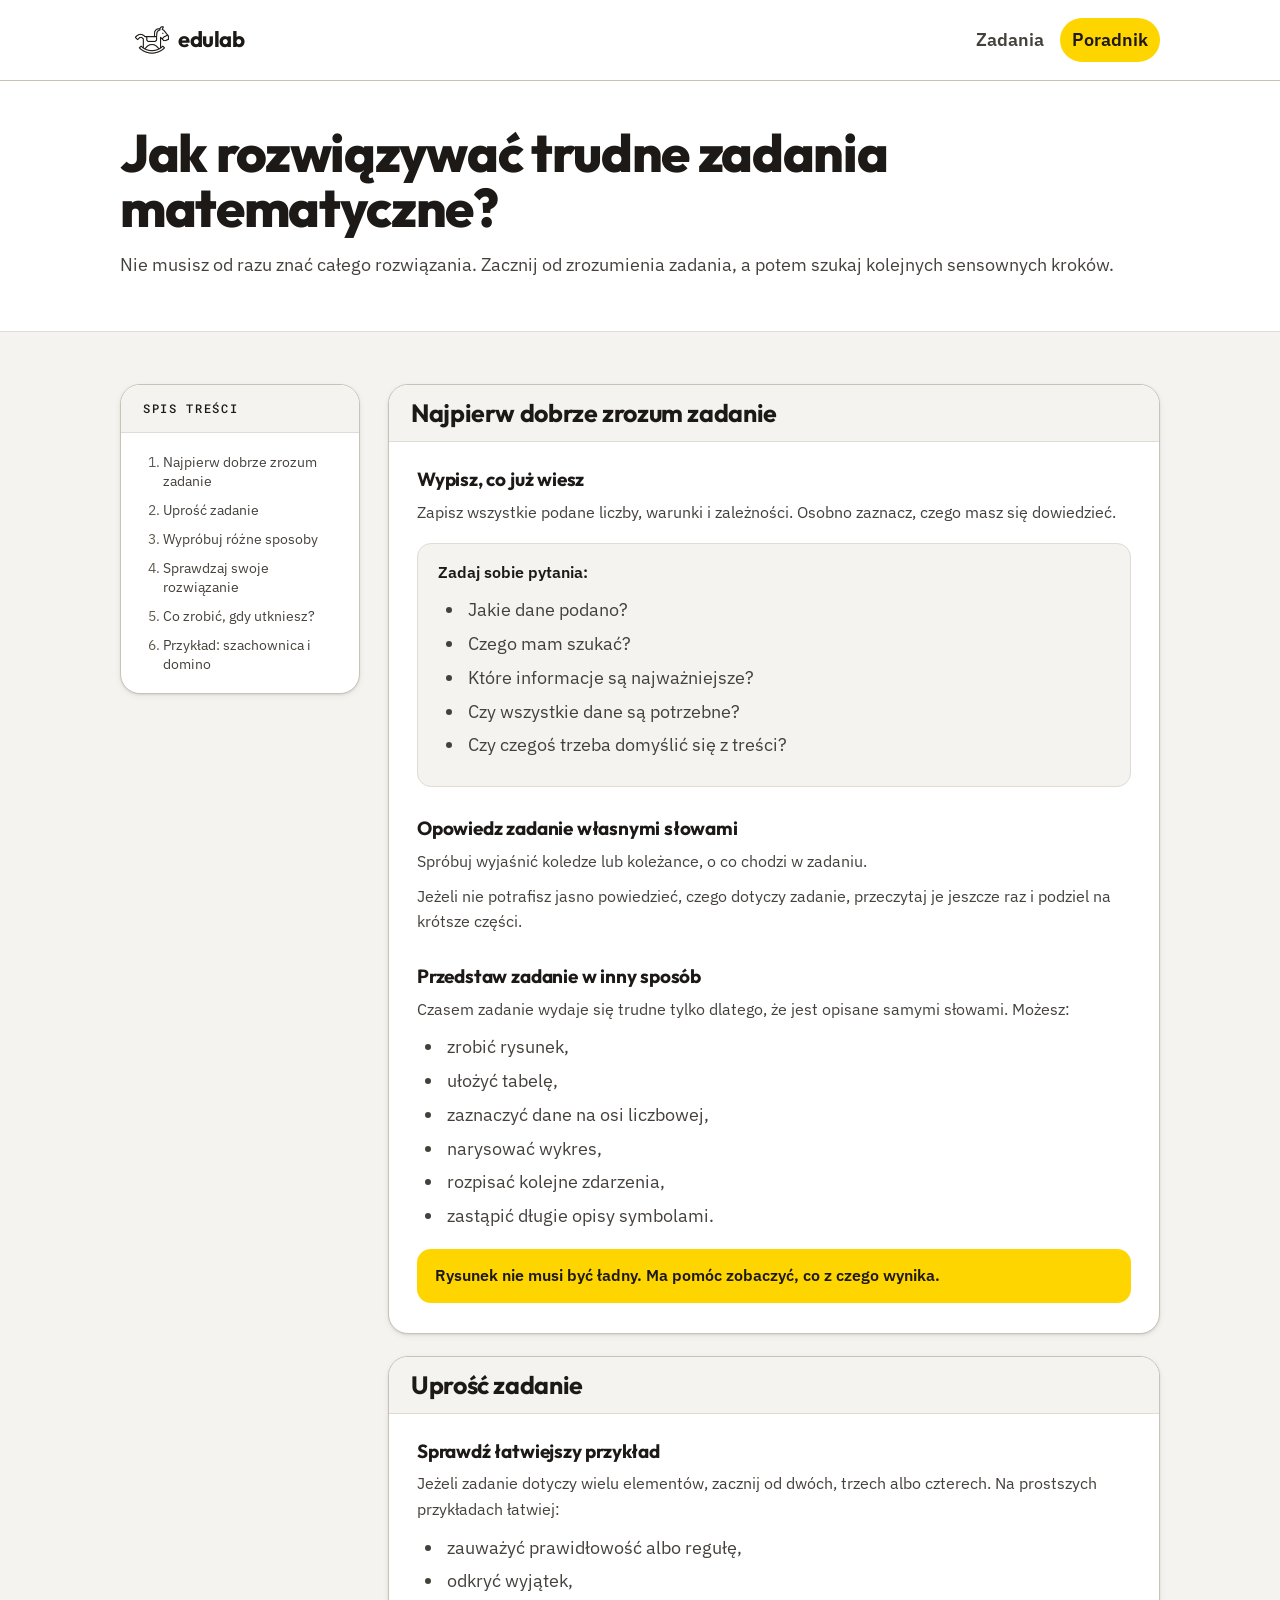
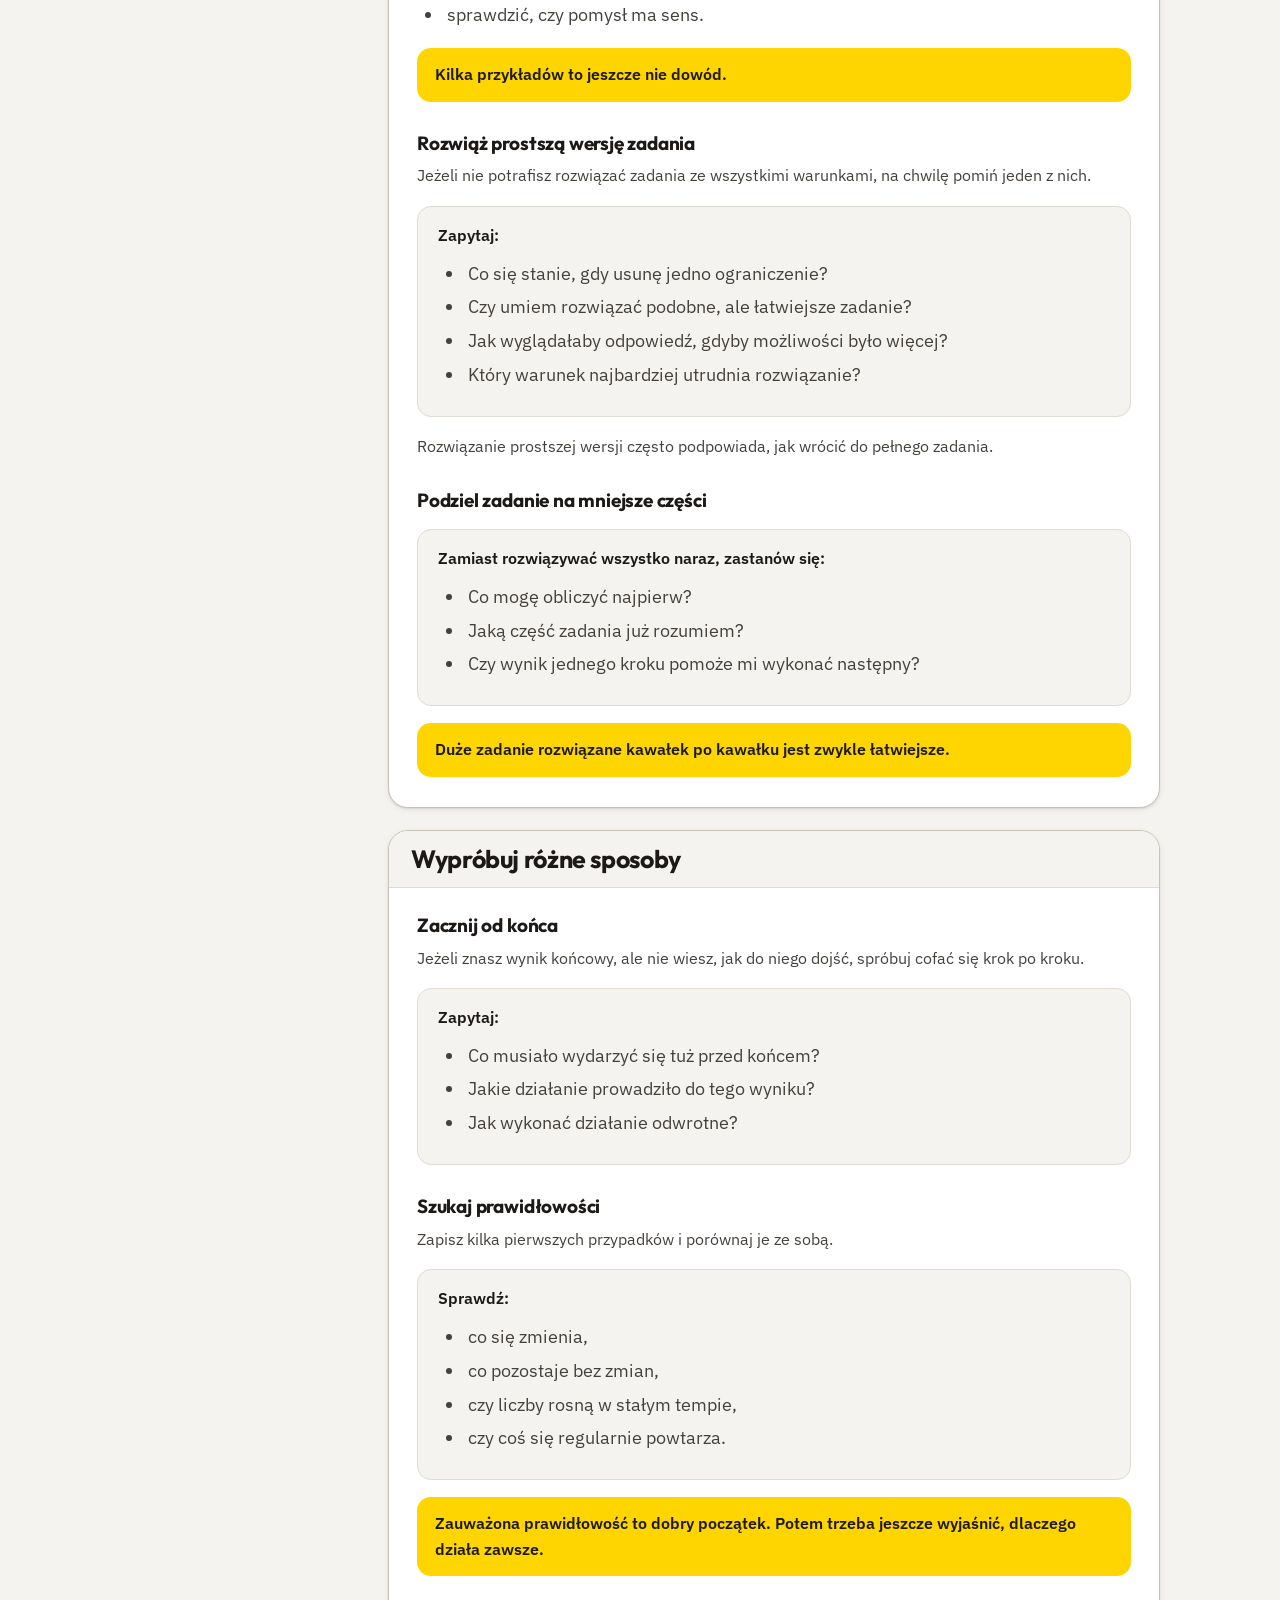
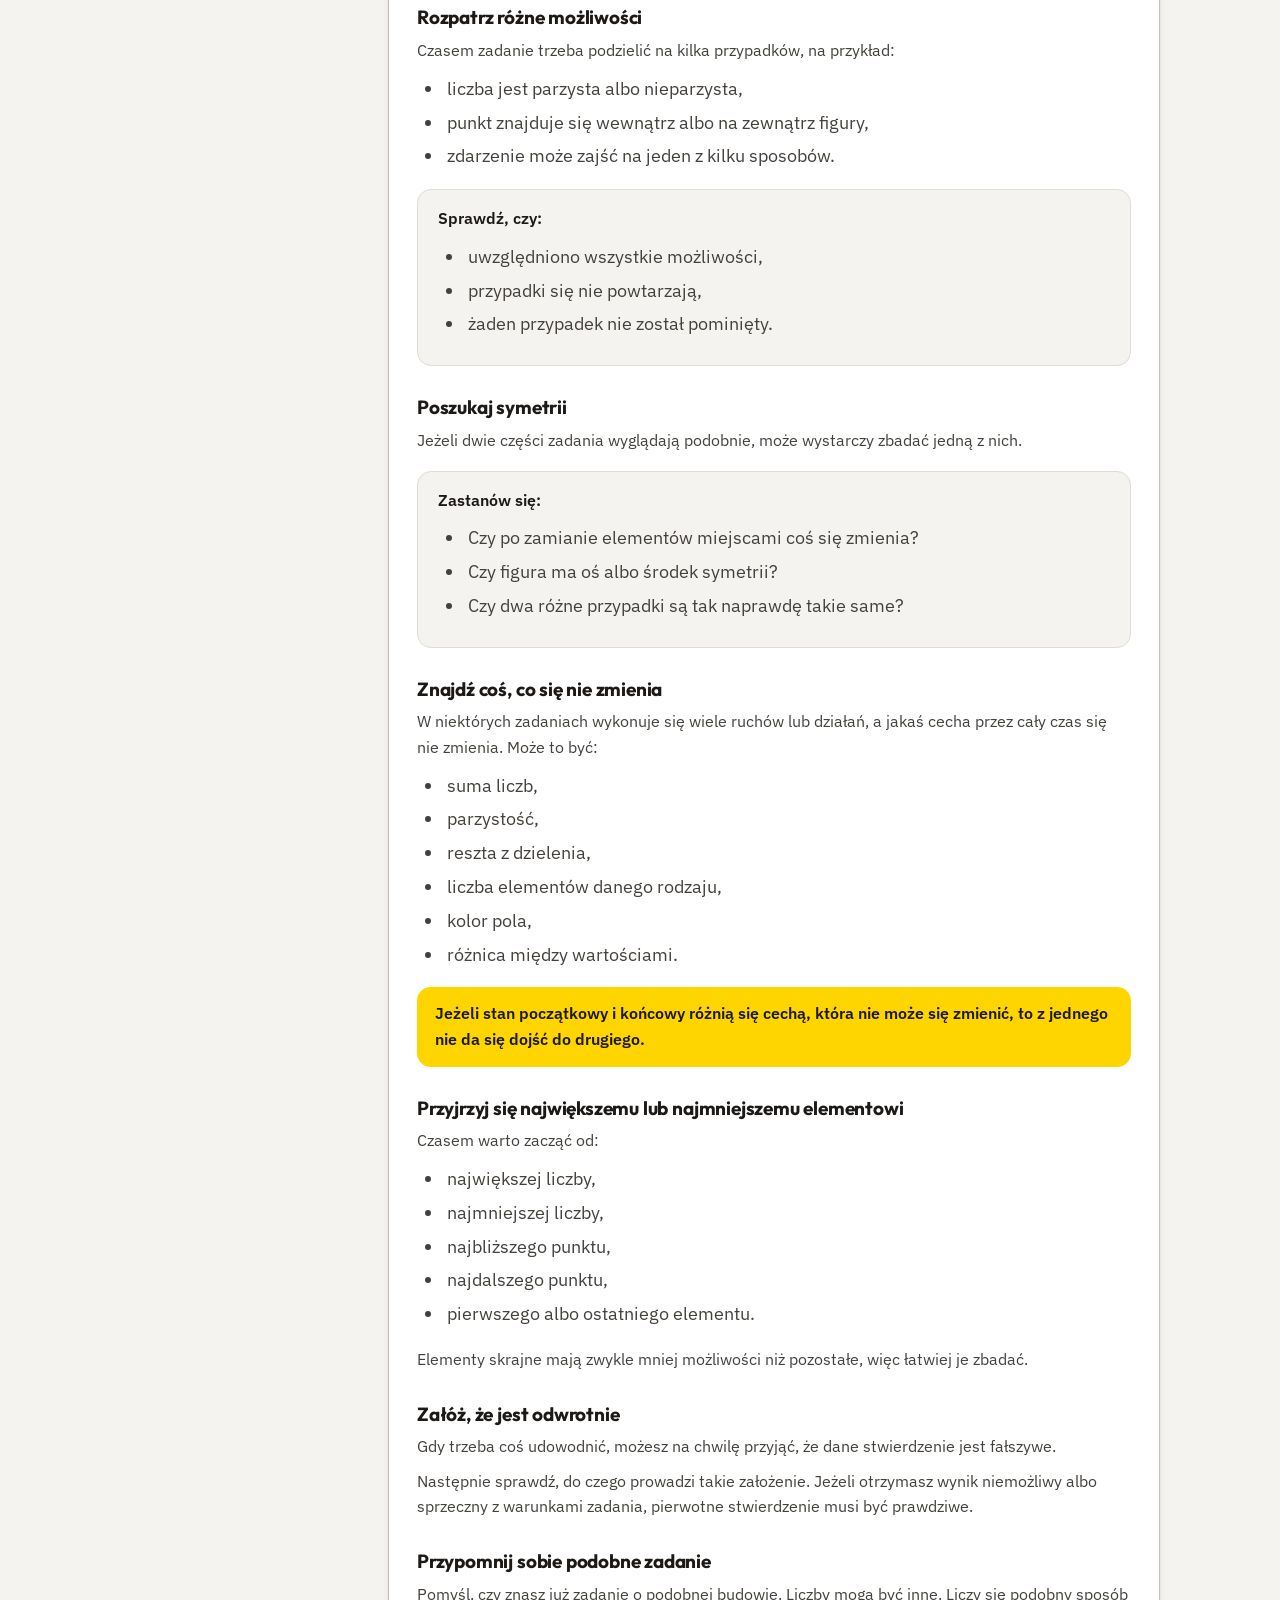
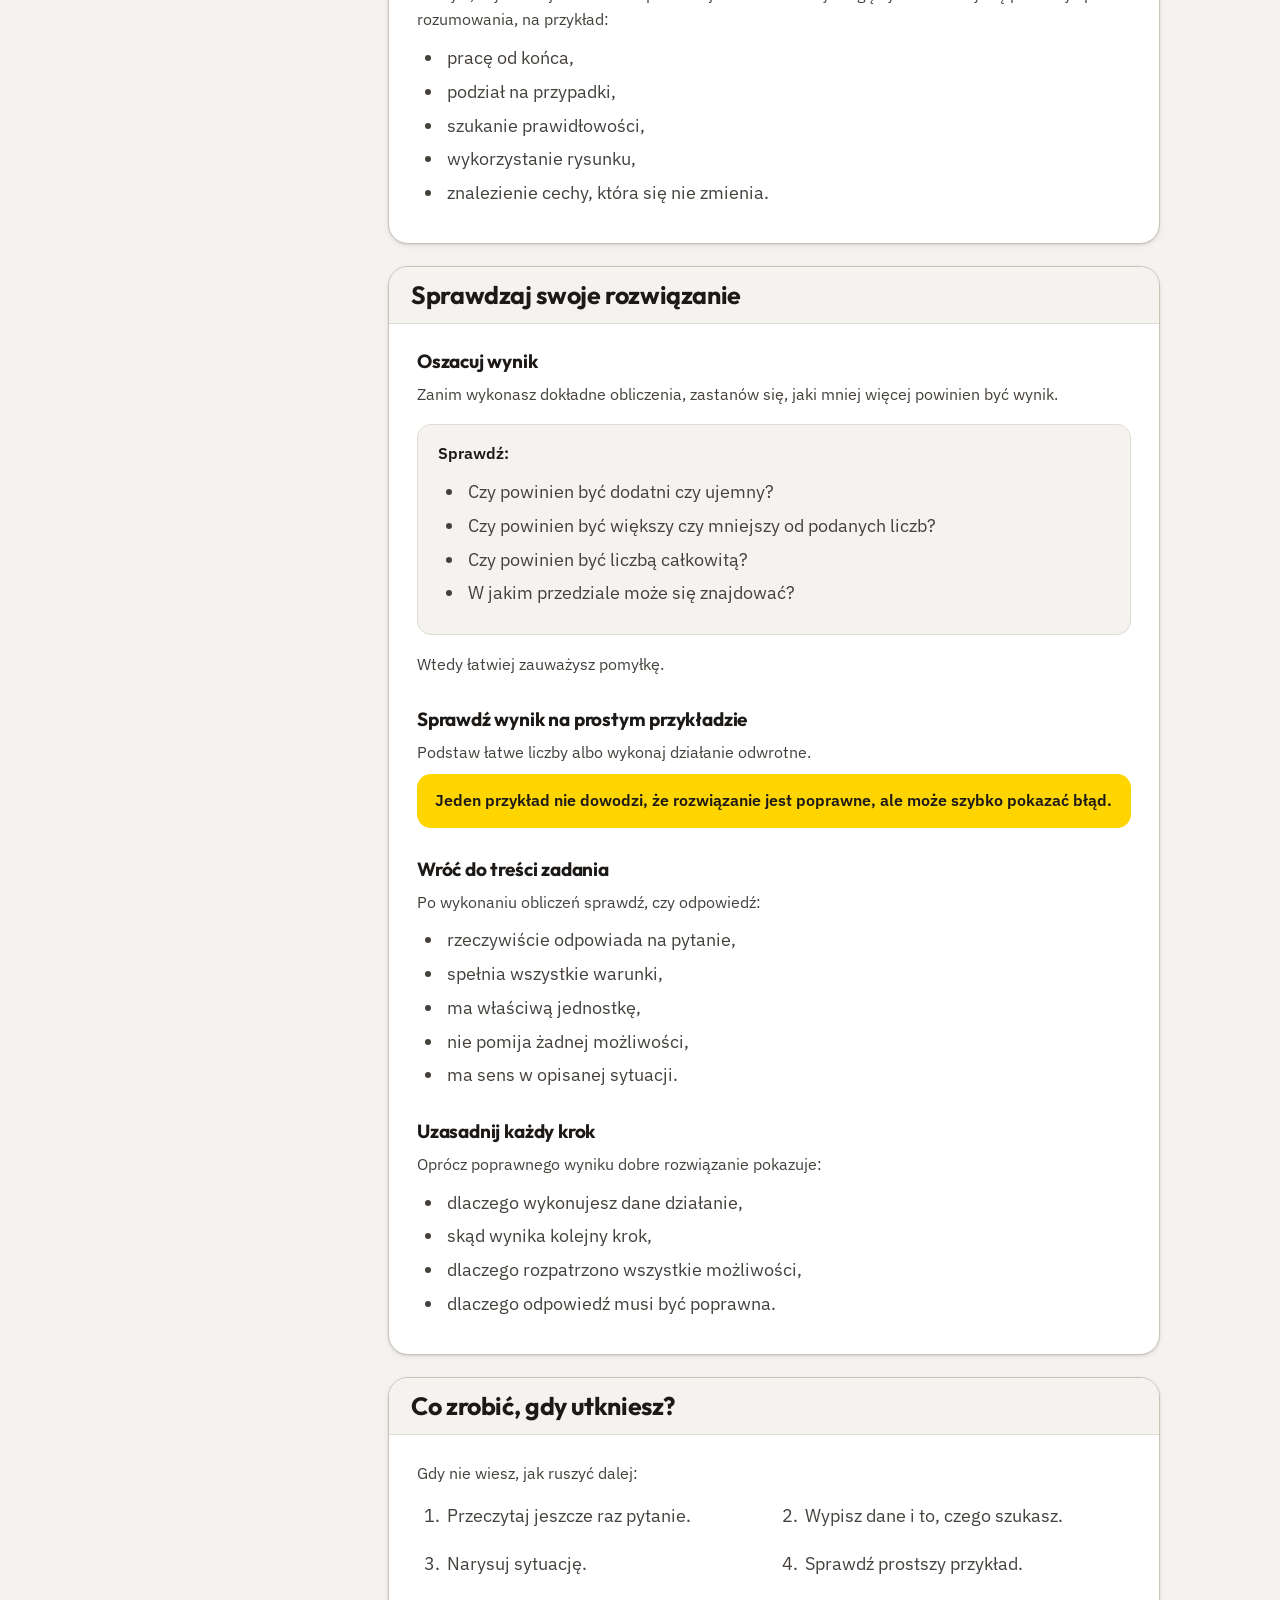
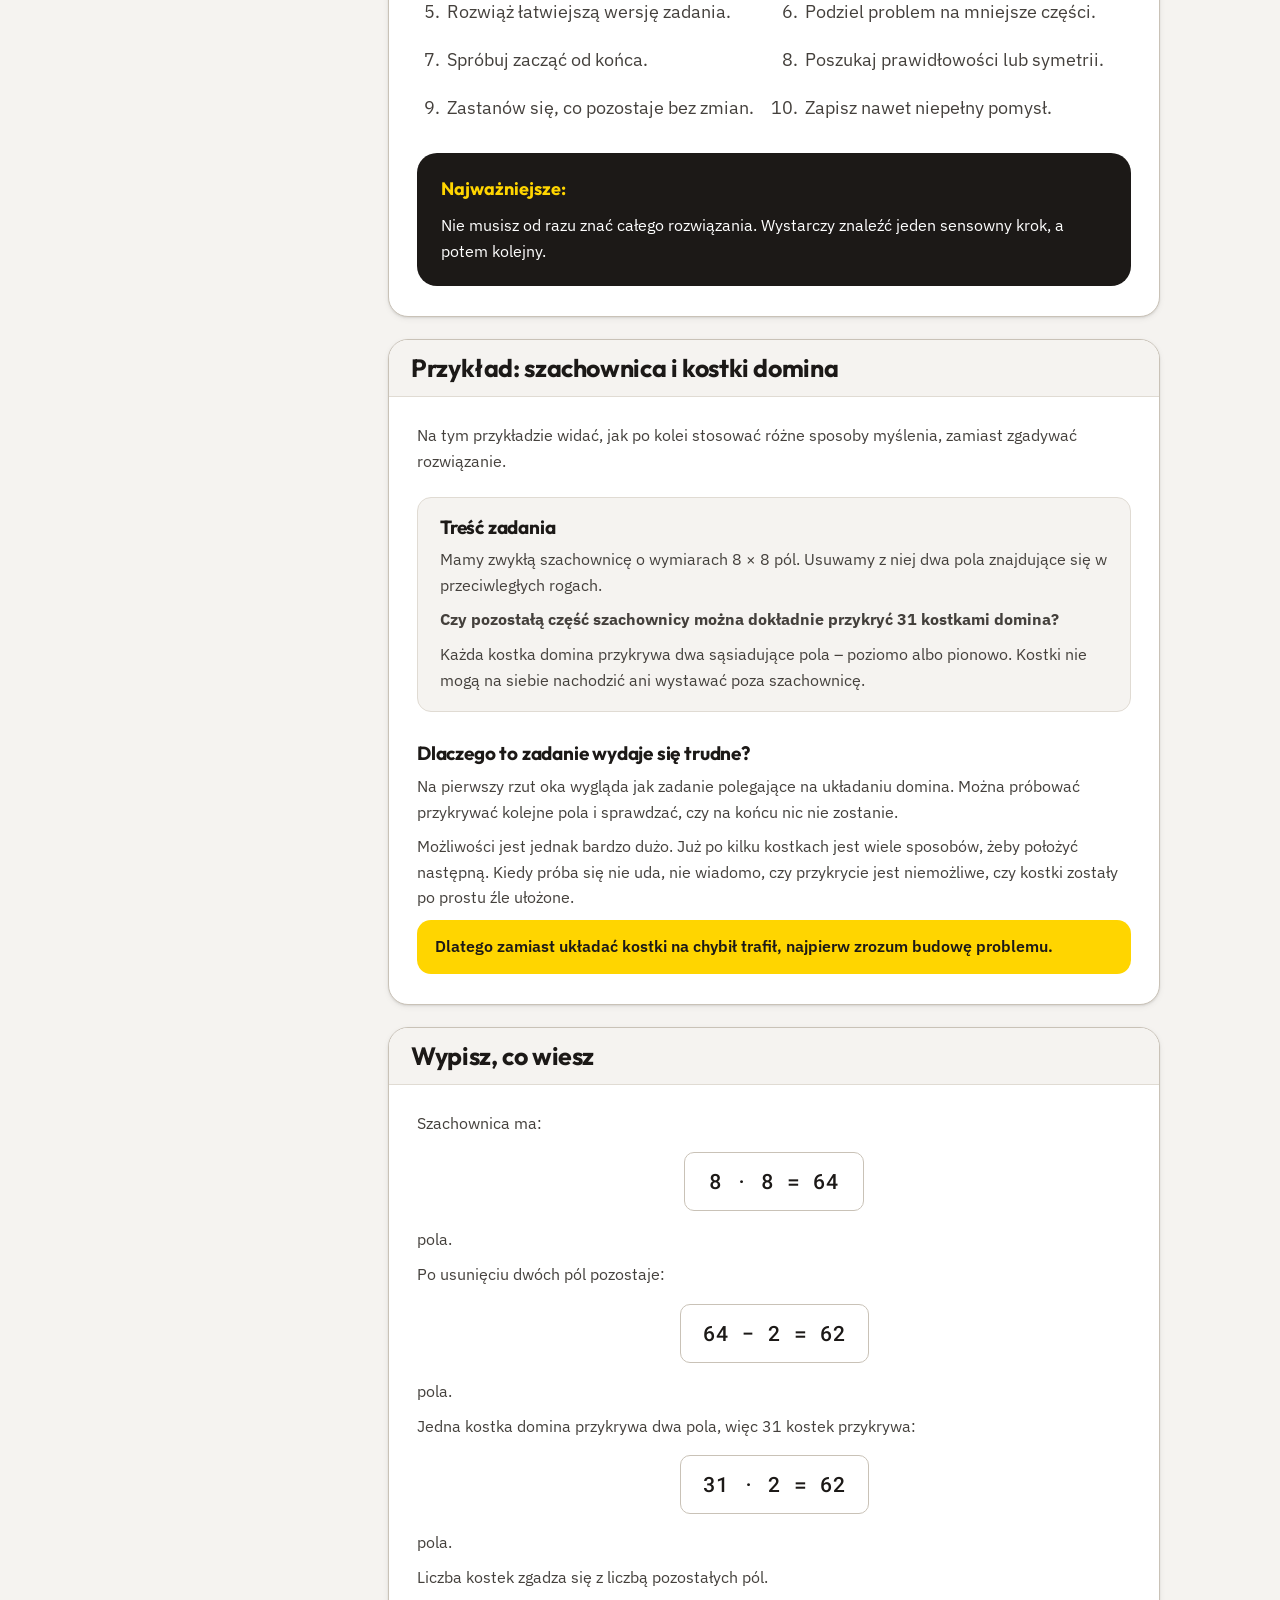
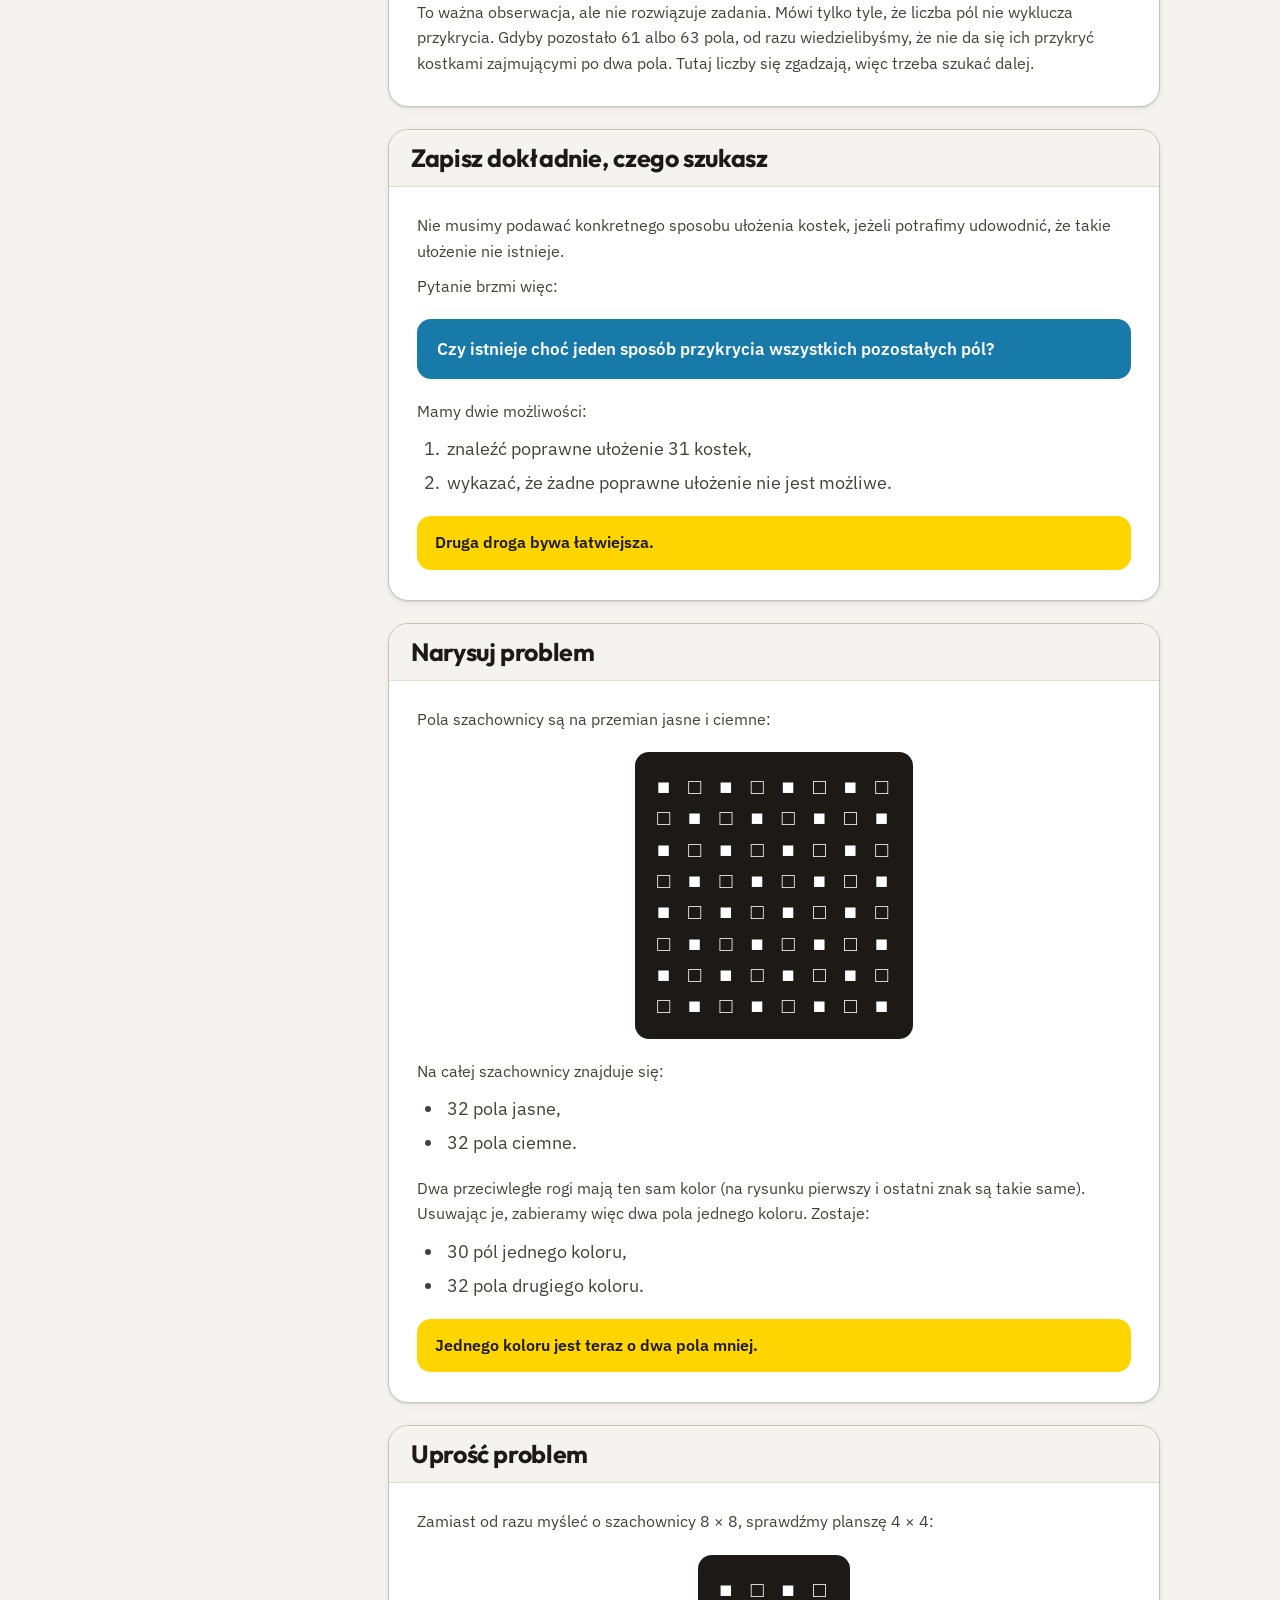
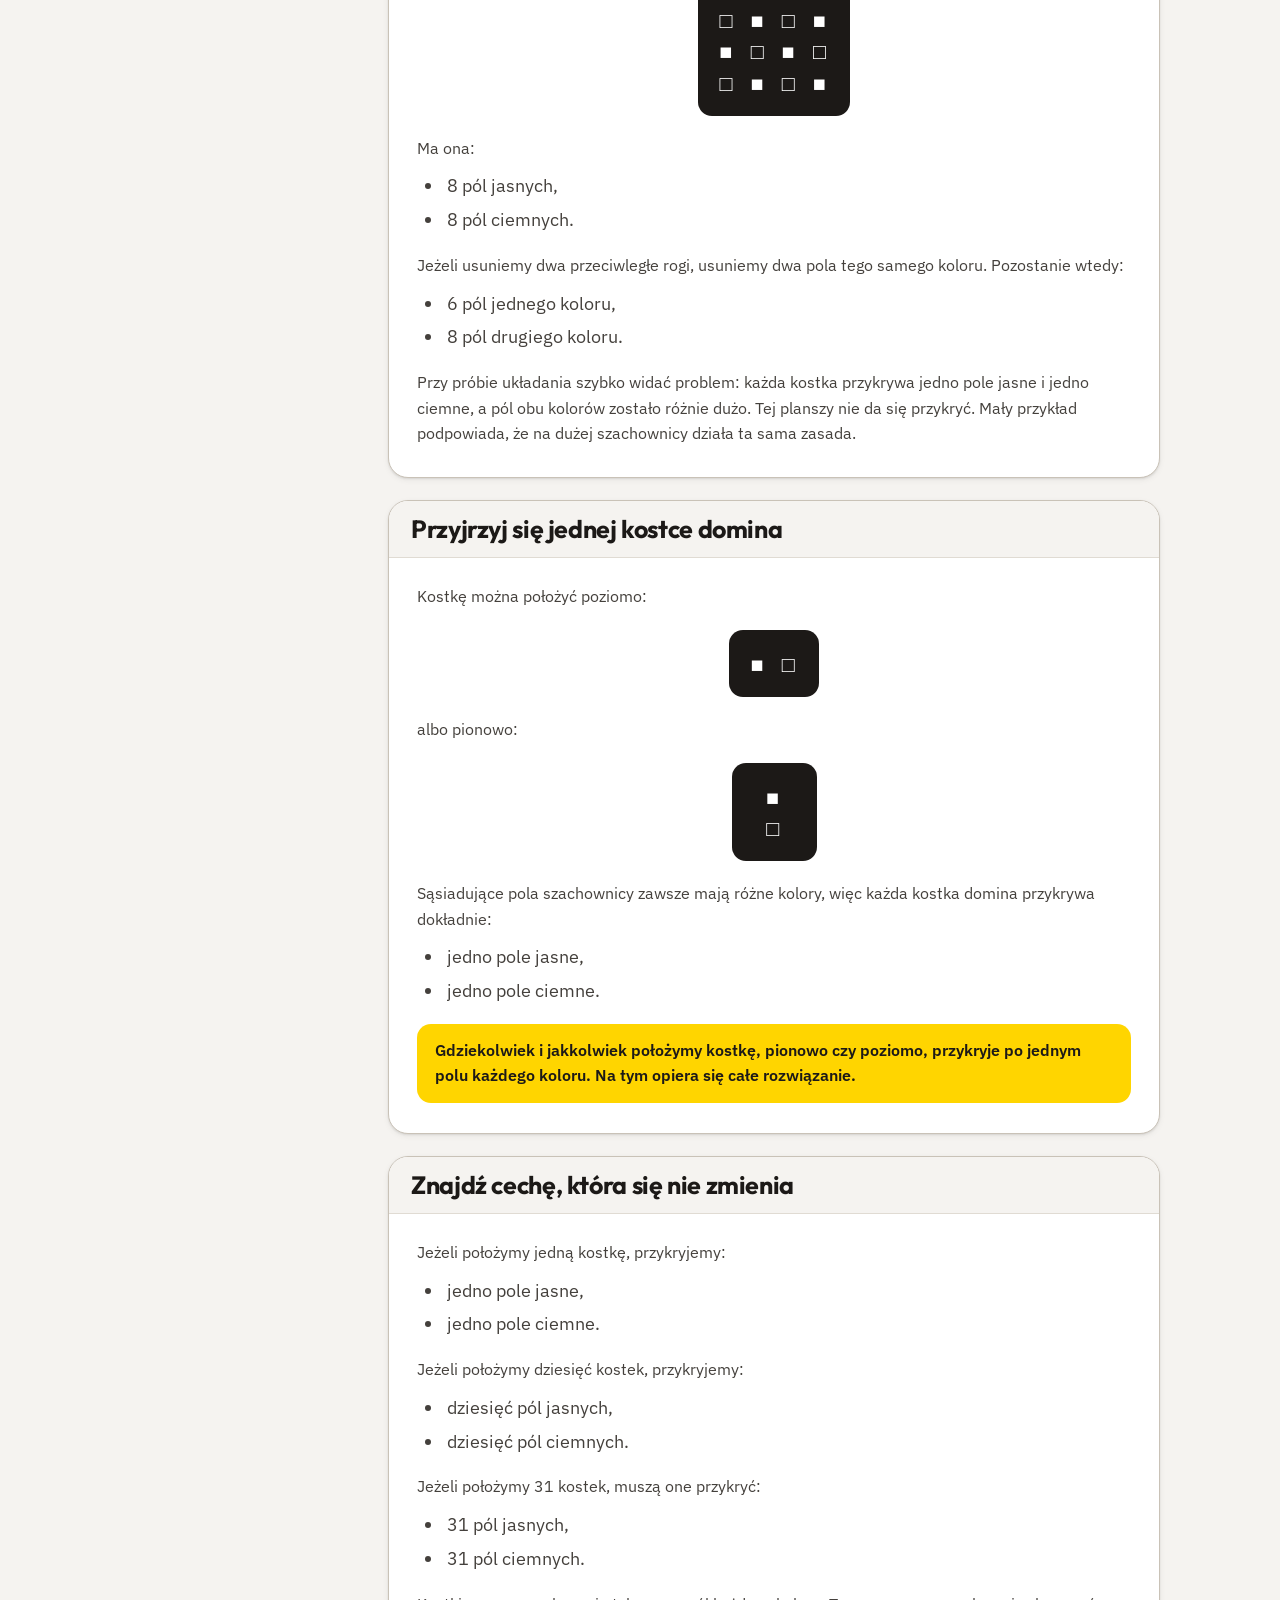
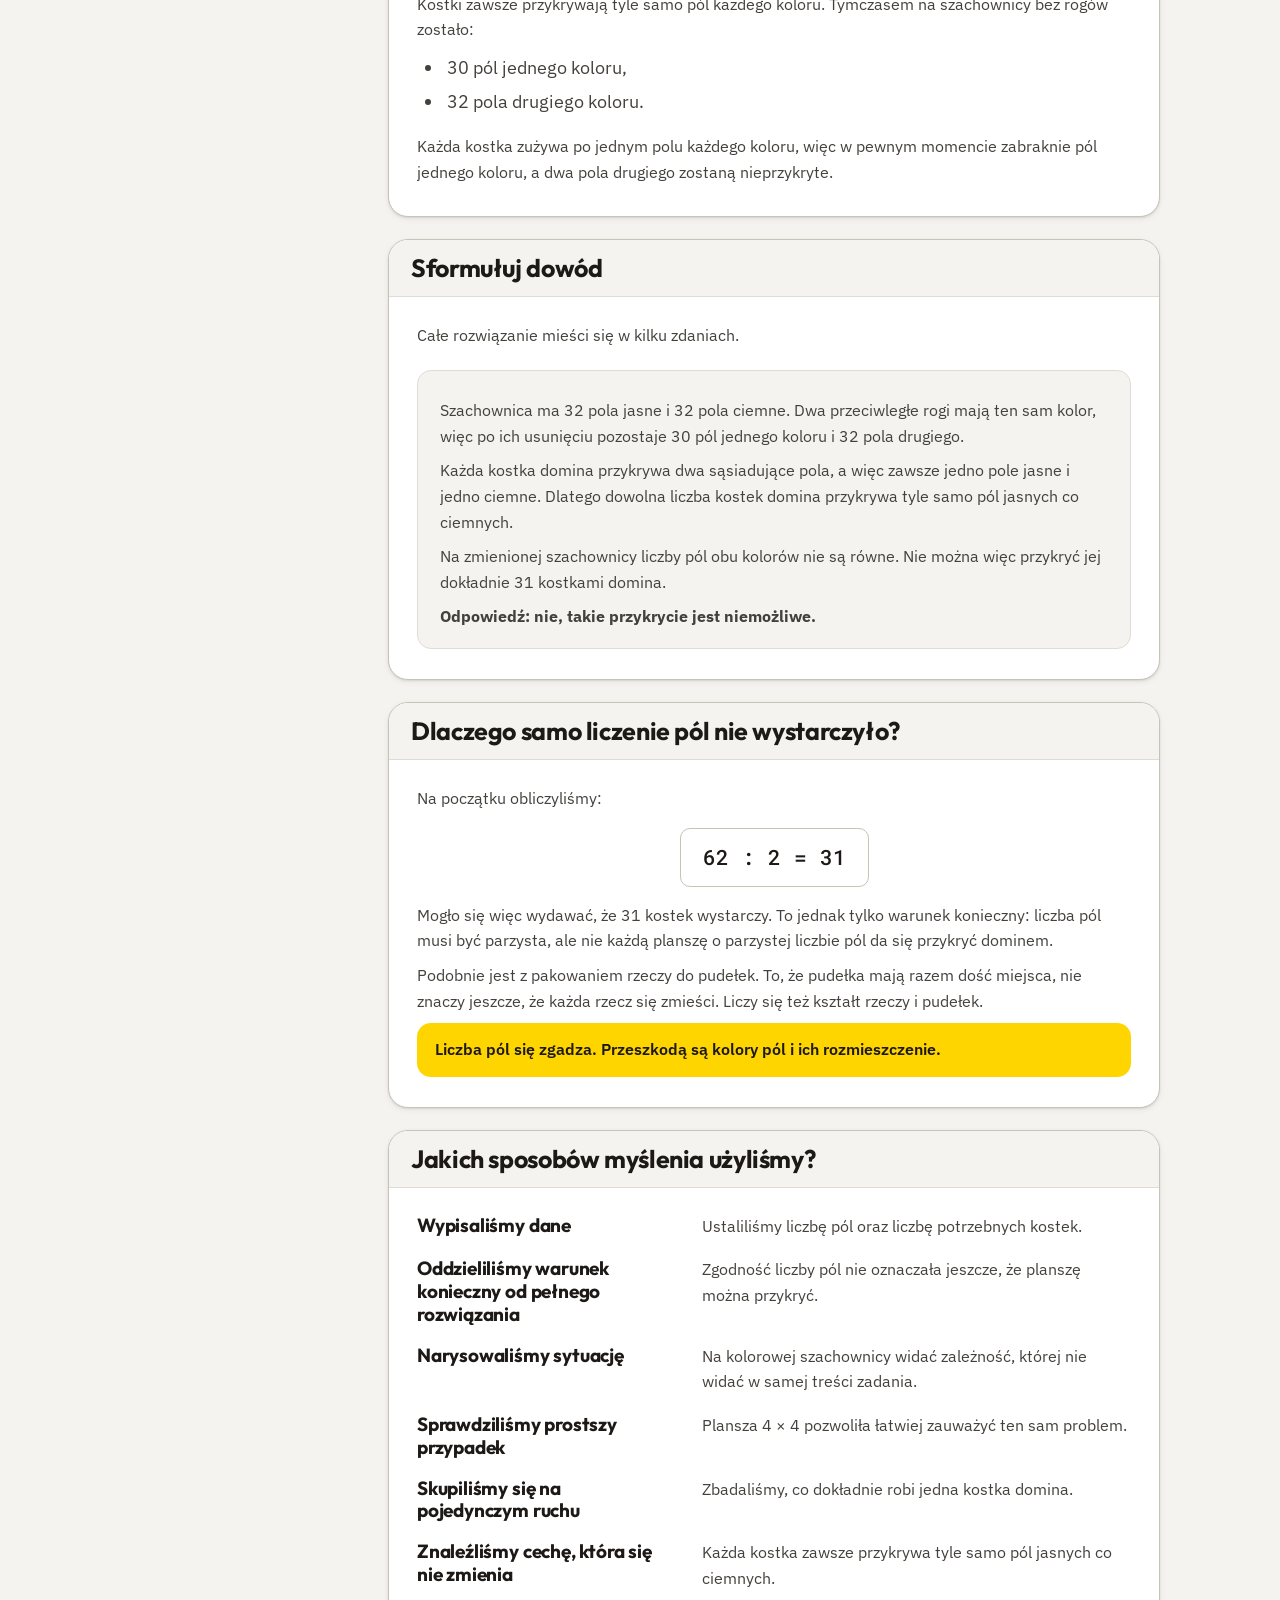
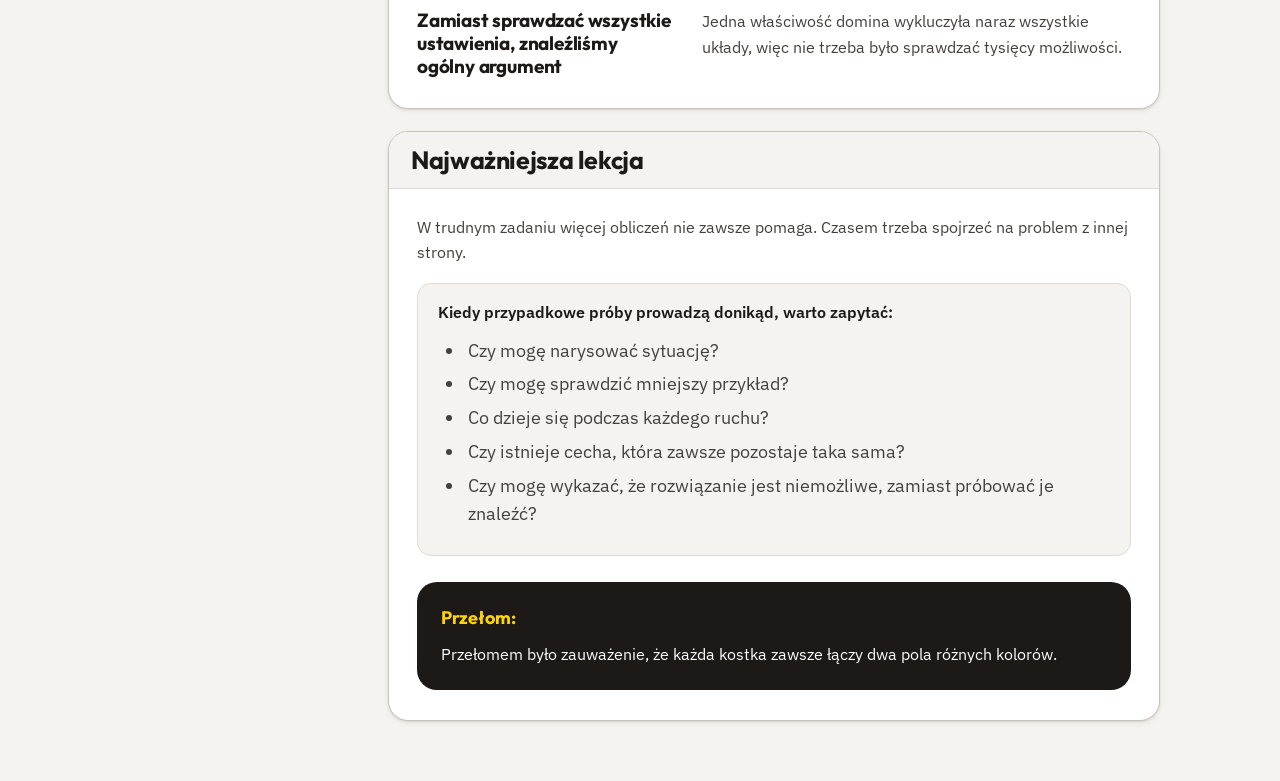
==== commit e322ce59: "style: edulab design system and humanized Polish copy Look (edustyl) - tokens.css from the edulab de" ====
--- a/guide.html
+++ b/guide.html
@@ -5,28 +5,43 @@
   <meta name="viewport" content="width=device-width, initial-scale=1">
   <meta name="description" content="Praktyczny poradnik rozwiązywania trudnych zadań matematycznych dla starszych uczniów.">
   <title>Jak rozwiązywać trudne zadania matematyczne? – Laboratorium Problemów</title>
-  <link rel="icon" href="favicon.svg" type="image/svg+xml">
+  <link rel="icon" type="image/svg+xml" href="favicon.svg?v=2">
+  <link rel="icon" type="image/png" sizes="32x32" href="favicon-32.png?v=2">
+  <link rel="icon" type="image/png" sizes="16x16" href="favicon-16.png?v=2">
+  <link rel="apple-touch-icon" sizes="180x180" href="apple-touch-icon.png?v=2">
+  <meta name="theme-color" content="#FFD500">
+  <link rel="preconnect" href="https://fonts.googleapis.com">
+  <link rel="preconnect" href="https://fonts.gstatic.com" crossorigin>
+  <link rel="stylesheet" href="https://fonts.googleapis.com/css2?family=Outfit:wght@400;500;600;700;800&family=IBM+Plex+Sans:wght@400;500;600;700&family=Roboto+Mono:wght@400;500&display=swap">
+  <link rel="stylesheet" href="tokens.css">
   <link rel="stylesheet" href="styles.css">
 </head>
-<body class="guide-page">
-  <header class="site-header">
-    <a class="brand" href="index.html" aria-label="Strona główna Laboratorium Problemów">
-      <span class="brand-mark" aria-hidden="true">?</span>
-      <span>Laboratorium Problemów</span>
-    </a>
-    <a class="header-guide guide-return" href="index.html">Przejdź do zadań →</a>
+<body class="edu">
+  <header class="edu-header">
+    <div class="edu-header-inner">
+      <a class="edu-brand" href="index.html" aria-label="Laboratorium Problemów: strona główna">
+        <img class="edu-logo" src="assets/edulab-mark-ink.png" alt="">
+        <span class="edu-wordmark">edulab</span>
+      </a>
+      <nav class="edu-nav" aria-label="Nawigacja">
+        <a href="index.html">Zadania</a>
+        <a href="guide.html" aria-current="page">Poradnik</a>
+      </nav>
+    </div>
   </header>
 
-  <main class="guide-shell">
-    <header class="guide-hero">
-      <p class="eyebrow">Poradnik krok po kroku</p>
-      <h1>Jak rozwiązywać trudne zadania matematyczne?</h1>
-      <p>Nie musisz od razu znać całego rozwiązania. Zacznij od zrozumienia zadania, a potem szukaj kolejnych sensownych kroków.</p>
+  <main class="page">
+    <header class="page-head">
+      <h1 class="app-title">Jak rozwiązywać trudne zadania matematyczne?</h1>
+      <p class="edu-lead">Nie musisz od razu znać całego rozwiązania. Zacznij od zrozumienia zadania, a potem szukaj kolejnych sensownych kroków.</p>
     </header>
 
+    <section class="sec">
+    <div class="wrap">
     <div class="guide-layout">
-      <nav class="guide-toc" aria-label="Spis treści">
-        <p>Spis treści</p>
+      <nav class="card guide-toc" aria-labelledby="tocTitle">
+        <div class="card-head"><span class="edu-overline" id="tocTitle">Spis treści</span></div>
+        <div class="card-body">
         <ol>
           <li><a href="#zrozum">Najpierw dobrze zrozum zadanie</a></li>
           <li><a href="#uprosc">Uprość zadanie</a></li>
@@ -35,11 +50,13 @@
           <li><a href="#gdy-utkniesz">Co zrobić, gdy utkniesz?</a></li>
           <li><a href="#przyklad-domino">Przykład: szachownica i domino</a></li>
         </ol>
+        </div>
       </nav>
 
       <article class="guide-content">
-        <section class="guide-section" id="zrozum">
-          <div class="guide-section-title"><span>1</span><h2>Najpierw dobrze zrozum zadanie</h2></div>
+        <section class="card guide-section" id="zrozum" aria-labelledby="zrozum-title">
+          <div class="card-head"><h2 id="zrozum-title">Najpierw dobrze zrozum zadanie</h2></div>
+          <div class="card-body">
 
           <h3>Wypisz, co już wiesz</h3>
           <p>Zapisz wszystkie podane liczby, warunki i zależności. Osobno zaznacz, czego masz się dowiedzieć.</p>
@@ -59,8 +76,7 @@
           <p>Jeżeli nie potrafisz jasno powiedzieć, czego dotyczy zadanie, przeczytaj je jeszcze raz i podziel na krótsze części.</p>
 
           <h3>Przedstaw zadanie w inny sposób</h3>
-          <p>Czasem treść wydaje się trudna tylko dlatego, że została opisana słowami.</p>
-          <p>Możesz:</p>
+          <p>Czasem zadanie wydaje się trudne tylko dlatego, że jest opisane samymi słowami. Możesz:</p>
           <ul>
             <li>zrobić rysunek,</li>
             <li>ułożyć tabelę,</li>
@@ -70,21 +86,21 @@
             <li>zastąpić długie opisy symbolami.</li>
           </ul>
           <p class="guide-callout">Rysunek nie musi być ładny. Ma pomóc zobaczyć, co z czego wynika.</p>
-        </section>
-
-        <section class="guide-section" id="uprosc">
-          <div class="guide-section-title"><span>2</span><h2>Uprość zadanie</h2></div>
+          </div>
+        </section>
+
+        <section class="card guide-section" id="uprosc" aria-labelledby="uprosc-title">
+          <div class="card-head"><h2 id="uprosc-title">Uprość zadanie</h2></div>
+          <div class="card-body">
 
           <h3>Sprawdź łatwiejszy przykład</h3>
-          <p>Jeżeli zadanie dotyczy dużej liczby elementów, zacznij od dwóch, trzech albo czterech.</p>
-          <p>Prostsze przykłady pomagają:</p>
-          <ul>
-            <li>zauważyć prawidłowość,</li>
-            <li>znaleźć regułę,</li>
+          <p>Jeżeli zadanie dotyczy wielu elementów, zacznij od dwóch, trzech albo czterech. Na prostszych przykładach łatwiej:</p>
+          <ul>
+            <li>zauważyć prawidłowość albo regułę,</li>
             <li>odkryć wyjątek,</li>
-            <li>sprawdzić, czy pomysł jest sensowny.</li>
-          </ul>
-          <p class="guide-callout">Pamiętaj jednak, że kilka przykładów nie jest jeszcze dowodem.</p>
+            <li>sprawdzić, czy pomysł ma sens.</li>
+          </ul>
+          <p class="guide-callout">Kilka przykładów to jeszcze nie dowód.</p>
 
           <h3>Rozwiąż prostszą wersję zadania</h3>
           <p>Jeżeli nie potrafisz rozwiązać zadania ze wszystkimi warunkami, na chwilę pomiń jeden z nich.</p>
@@ -97,23 +113,24 @@
               <li>Który warunek najbardziej utrudnia rozwiązanie?</li>
             </ul>
           </div>
-          <p>Rozwiązanie prostszej wersji może podpowiedzieć, jak wrócić do pełnego zadania.</p>
+          <p>Rozwiązanie prostszej wersji często podpowiada, jak wrócić do pełnego zadania.</p>
 
           <h3>Podziel zadanie na mniejsze części</h3>
-          <p>Nie próbuj od razu rozwiązać wszystkiego.</p>
-          <div class="guide-questions">
-            <p>Zastanów się:</p>
+          <div class="guide-questions">
+            <p>Zamiast rozwiązywać wszystko naraz, zastanów się:</p>
             <ul>
               <li>Co mogę obliczyć najpierw?</li>
               <li>Jaką część zadania już rozumiem?</li>
               <li>Czy wynik jednego kroku pomoże mi wykonać następny?</li>
             </ul>
           </div>
-          <p class="guide-callout">Duże zadanie często staje się łatwiejsze, gdy rozwiązuje się je kawałek po kawałku.</p>
-        </section>
-
-        <section class="guide-section" id="sposoby">
-          <div class="guide-section-title"><span>3</span><h2>Wypróbuj różne sposoby</h2></div>
+          <p class="guide-callout">Duże zadanie rozwiązane kawałek po kawałku jest zwykle łatwiejsze.</p>
+          </div>
+        </section>
+
+        <section class="card guide-section" id="sposoby" aria-labelledby="sposoby-title">
+          <div class="card-head"><h2 id="sposoby-title">Wypróbuj różne sposoby</h2></div>
+          <div class="card-body">
 
           <h3>Zacznij od końca</h3>
           <p>Jeżeli znasz wynik końcowy, ale nie wiesz, jak do niego dojść, spróbuj cofać się krok po kroku.</p>
@@ -137,7 +154,7 @@
               <li>czy coś się regularnie powtarza.</li>
             </ul>
           </div>
-          <p class="guide-callout">Zauważona prawidłowość jest dobrym pomysłem na początek, ale trzeba jeszcze wyjaśnić, dlaczego działa zawsze.</p>
+          <p class="guide-callout">Zauważona prawidłowość to dobry początek. Potem trzeba jeszcze wyjaśnić, dlaczego działa zawsze.</p>
 
           <h3>Rozpatrz różne możliwości</h3>
           <p>Czasem zadanie trzeba podzielić na kilka przypadków, na przykład:</p>
@@ -156,7 +173,7 @@
           </div>
 
           <h3>Poszukaj symetrii</h3>
-          <p>Jeżeli dwie części zadania wyglądają podobnie, być może nie trzeba analizować każdej osobno.</p>
+          <p>Jeżeli dwie części zadania wyglądają podobnie, może wystarczy zbadać jedną z nich.</p>
           <div class="guide-questions">
             <p>Zastanów się:</p>
             <ul>
@@ -167,8 +184,7 @@
           </div>
 
           <h3>Znajdź coś, co się nie zmienia</h3>
-          <p>W niektórych zadaniach wykonuje się wiele ruchów lub działań, ale pewna cecha przez cały czas pozostaje taka sama.</p>
-          <p>Może to być:</p>
+          <p>W niektórych zadaniach wykonuje się wiele ruchów lub działań, a jakaś cecha przez cały czas się nie zmienia. Może to być:</p>
           <ul>
             <li>suma liczb,</li>
             <li>parzystość,</li>
@@ -177,7 +193,7 @@
             <li>kolor pola,</li>
             <li>różnica między wartościami.</li>
           </ul>
-          <p class="guide-callout">Jeżeli stan początkowy i końcowy różnią się cechą, która nie może się zmienić, oznacza to, że dojście do wyniku jest niemożliwe.</p>
+          <p class="guide-callout">Jeżeli stan początkowy i końcowy różnią się cechą, która nie może się zmienić, to z jednego nie da się dojść do drugiego.</p>
 
           <h3>Przyjrzyj się największemu lub najmniejszemu elementowi</h3>
           <p>Czasem warto zacząć od:</p>
@@ -188,15 +204,14 @@
             <li>najdalszego punktu,</li>
             <li>pierwszego albo ostatniego elementu.</li>
           </ul>
-          <p>Elementy skrajne często mają mniej możliwości niż pozostałe, dlatego łatwiej je zbadać.</p>
+          <p>Elementy skrajne mają zwykle mniej możliwości niż pozostałe, więc łatwiej je zbadać.</p>
 
           <h3>Załóż, że jest odwrotnie</h3>
           <p>Gdy trzeba coś udowodnić, możesz na chwilę przyjąć, że dane stwierdzenie jest fałszywe.</p>
           <p>Następnie sprawdź, do czego prowadzi takie założenie. Jeżeli otrzymasz wynik niemożliwy albo sprzeczny z warunkami zadania, pierwotne stwierdzenie musi być prawdziwe.</p>
 
           <h3>Przypomnij sobie podobne zadanie</h3>
-          <p>Pomyśl, czy znasz już zadanie o podobnej budowie.</p>
-          <p>Nie chodzi o takie same liczby, lecz o podobny sposób rozumowania, na przykład:</p>
+          <p>Pomyśl, czy znasz już zadanie o podobnej budowie. Liczby mogą być inne. Liczy się podobny sposób rozumowania, na przykład:</p>
           <ul>
             <li>pracę od końca,</li>
             <li>podział na przypadki,</li>
@@ -204,10 +219,12 @@
             <li>wykorzystanie rysunku,</li>
             <li>znalezienie cechy, która się nie zmienia.</li>
           </ul>
-        </section>
-
-        <section class="guide-section" id="sprawdzaj">
-          <div class="guide-section-title"><span>4</span><h2>Sprawdzaj swoje rozwiązanie</h2></div>
+          </div>
+        </section>
+
+        <section class="card guide-section" id="sprawdzaj" aria-labelledby="sprawdzaj-title">
+          <div class="card-head"><h2 id="sprawdzaj-title">Sprawdzaj swoje rozwiązanie</h2></div>
+          <div class="card-body">
 
           <h3>Oszacuj wynik</h3>
           <p>Zanim wykonasz dokładne obliczenia, zastanów się, jaki mniej więcej powinien być wynik.</p>
@@ -220,7 +237,7 @@
               <li>W jakim przedziale może się znajdować?</li>
             </ul>
           </div>
-          <p>Dzięki temu łatwiej zauważysz pomyłkę.</p>
+          <p>Wtedy łatwiej zauważysz pomyłkę.</p>
 
           <h3>Sprawdź wynik na prostym przykładzie</h3>
           <p>Podstaw łatwe liczby albo wykonaj działanie odwrotne.</p>
@@ -237,18 +254,19 @@
           </ul>
 
           <h3>Uzasadnij każdy krok</h3>
-          <p>Dobre rozwiązanie to nie tylko poprawny wynik.</p>
-          <p>Powinno również pokazywać:</p>
+          <p>Oprócz poprawnego wyniku dobre rozwiązanie pokazuje:</p>
           <ul>
             <li>dlaczego wykonujesz dane działanie,</li>
             <li>skąd wynika kolejny krok,</li>
             <li>dlaczego rozpatrzono wszystkie możliwości,</li>
             <li>dlaczego odpowiedź musi być poprawna.</li>
           </ul>
-        </section>
-
-        <section class="guide-section" id="gdy-utkniesz">
-          <div class="guide-section-title"><span>5</span><h2>Co zrobić, gdy utkniesz?</h2></div>
+          </div>
+        </section>
+
+        <section class="card guide-section" id="gdy-utkniesz" aria-labelledby="gdy-utkniesz-title">
+          <div class="card-head"><h2 id="gdy-utkniesz-title">Co zrobić, gdy utkniesz?</h2></div>
+          <div class="card-body">
           <p>Gdy nie wiesz, jak ruszyć dalej:</p>
           <ol class="stuck-list">
             <li>Przeczytaj jeszcze raz pytanie.</li>
@@ -266,12 +284,13 @@
             <strong>Najważniejsze:</strong>
             <p>Nie musisz od razu znać całego rozwiązania. Wystarczy znaleźć jeden sensowny krok, a potem kolejny.</p>
           </div>
-        </section>
-
-        <section class="guide-section guide-example" id="przyklad-domino">
-          <p class="eyebrow">Przykład krok po kroku</p>
-          <h2>Jak rozwiązać trudne zadanie? Przykład z szachownicą i kostkami domina</h2>
-          <p>Poniższy przykład pokazuje, jak kolejno stosować różne sposoby myślenia, zamiast od razu próbować „zgadnąć” rozwiązanie.</p>
+          </div>
+        </section>
+
+        <section class="card guide-section" id="przyklad-domino" aria-labelledby="przyklad-domino-title">
+          <div class="card-head"><h2 id="przyklad-domino-title">Przykład: szachownica i kostki domina</h2></div>
+          <div class="card-body">
+          <p>Na tym przykładzie widać, jak po kolei stosować różne sposoby myślenia, zamiast zgadywać rozwiązanie.</p>
 
           <div class="example-task">
             <h3>Treść zadania</h3>
@@ -282,16 +301,14 @@
 
           <h3>Dlaczego to zadanie wydaje się trudne?</h3>
           <p>Na pierwszy rzut oka wygląda jak zadanie polegające na układaniu domina. Można próbować przykrywać kolejne pola i sprawdzać, czy na końcu nic nie zostanie.</p>
-          <p>Problem w tym, że możliwości jest bardzo dużo. Już po ułożeniu kilku kostek można wybierać spośród wielu kolejnych ustawień. Nawet jeśli jedna próba się nie powiedzie, nie wiadomo, czy:</p>
-          <ul>
-            <li>przykrycie jest niemożliwe,</li>
-            <li>czy po prostu kostki zostały źle ułożone.</li>
-          </ul>
-          <p class="guide-callout">Nie warto więc rozpoczynać od przypadkowego układania domina. Najpierw trzeba zrozumieć budowę problemu.</p>
-        </section>
-
-        <section class="guide-section guide-example-step" id="domino-dane">
-          <div class="guide-section-title"><span>1</span><h2>Wypisz, co wiesz</h2></div>
+          <p>Możliwości jest jednak bardzo dużo. Już po kilku kostkach jest wiele sposobów, żeby położyć następną. Kiedy próba się nie uda, nie wiadomo, czy przykrycie jest niemożliwe, czy kostki zostały po prostu źle ułożone.</p>
+          <p class="guide-callout">Dlatego zamiast układać kostki na chybił trafił, najpierw zrozum budowę problemu.</p>
+          </div>
+        </section>
+
+        <section class="card guide-section" id="domino-dane" aria-labelledby="domino-dane-title">
+          <div class="card-head"><h2 id="domino-dane-title">Wypisz, co wiesz</h2></div>
+          <div class="card-body">
           <p>Szachownica ma:</p>
           <p class="example-equation">8 · 8 = 64</p>
           <p>pola.</p>
@@ -302,12 +319,13 @@
           <p class="example-equation">31 · 2 = 62</p>
           <p>pola.</p>
           <p>Liczba kostek zgadza się z liczbą pozostałych pól.</p>
-          <p>To ważna obserwacja, ale nie rozwiązuje zadania. Pokazuje jedynie, że przykrycie jest możliwe pod względem liczby pól.</p>
-          <p>Inaczej mówiąc: gdyby pozostało 61 albo 63 pola, od razu wiedzielibyśmy, że nie da się ich przykryć kostkami zajmującymi po dwa pola. Tutaj liczby się zgadzają, więc trzeba szukać dalej.</p>
-        </section>
-
-        <section class="guide-section guide-example-step" id="domino-cel">
-          <div class="guide-section-title"><span>2</span><h2>Zapisz dokładnie, czego szukasz</h2></div>
+          <p>To ważna obserwacja, ale nie rozwiązuje zadania. Mówi tylko tyle, że liczba pól nie wyklucza przykrycia. Gdyby pozostało 61 albo 63 pola, od razu wiedzielibyśmy, że nie da się ich przykryć kostkami zajmującymi po dwa pola. Tutaj liczby się zgadzają, więc trzeba szukać dalej.</p>
+          </div>
+        </section>
+
+        <section class="card guide-section" id="domino-cel" aria-labelledby="domino-cel-title">
+          <div class="card-head"><h2 id="domino-cel-title">Zapisz dokładnie, czego szukasz</h2></div>
+          <div class="card-body">
           <p>Nie musimy podawać konkretnego sposobu ułożenia kostek, jeżeli potrafimy udowodnić, że takie ułożenie nie istnieje.</p>
           <p>Pytanie brzmi więc:</p>
           <blockquote>Czy istnieje choć jeden sposób przykrycia wszystkich pozostałych pól?</blockquote>
@@ -316,13 +334,14 @@
             <li>znaleźć poprawne ułożenie 31 kostek,</li>
             <li>wykazać, że żadne poprawne ułożenie nie jest możliwe.</li>
           </ol>
-          <p class="guide-callout">Druga droga często okazuje się łatwiejsza.</p>
-        </section>
-
-        <section class="guide-section guide-example-step" id="domino-rysunek">
-          <div class="guide-section-title"><span>3</span><h2>Narysuj problem</h2></div>
-          <p>Szachownica ma pola ułożone na przemian: jasne i ciemne.</p>
-          <p>Możemy przedstawić jej fragment tak:</p>
+          <p class="guide-callout">Druga droga bywa łatwiejsza.</p>
+          </div>
+        </section>
+
+        <section class="card guide-section" id="domino-rysunek" aria-labelledby="domino-rysunek-title">
+          <div class="card-head"><h2 id="domino-rysunek-title">Narysuj problem</h2></div>
+          <div class="card-body">
+          <p>Pola szachownicy są na przemian jasne i ciemne:</p>
           <pre class="chessboard" role="img" aria-label="Szachownica osiem na osiem z naprzemiennie ułożonymi jasnymi i ciemnymi polami">■ □ ■ □ ■ □ ■ □
 □ ■ □ ■ □ ■ □ ■
 ■ □ ■ □ ■ □ ■ □
@@ -336,20 +355,19 @@
             <li>32 pola jasne,</li>
             <li>32 pola ciemne.</li>
           </ul>
-          <p>Dwa przeciwległe rogi mają ten sam kolor. Można to zauważyć na rysunku: pierwszy i ostatni znak są takie same.</p>
-          <p>Jeżeli usuniemy dwa przeciwległe rogi, usuniemy więc dwa pola tego samego koloru.</p>
-          <p>Po ich usunięciu pozostanie:</p>
+          <p>Dwa przeciwległe rogi mają ten sam kolor (na rysunku pierwszy i ostatni znak są takie same). Usuwając je, zabieramy więc dwa pola jednego koloru. Zostaje:</p>
           <ul>
             <li>30 pól jednego koloru,</li>
             <li>32 pola drugiego koloru.</li>
           </ul>
-          <p class="guide-callout">To wygląda na ważną nierównowagę.</p>
-        </section>
-
-        <section class="guide-section guide-example-step" id="domino-uproszczenie">
-          <div class="guide-section-title"><span>4</span><h2>Uprość problem</h2></div>
-          <p>Zamiast od razu myśleć o szachownicy 8 × 8, można sprawdzić mniejszą wersję.</p>
-          <p>Weźmy planszę 4 × 4:</p>
+          <p class="guide-callout">Jednego koloru jest teraz o dwa pola mniej.</p>
+          </div>
+        </section>
+
+        <section class="card guide-section" id="domino-uproszczenie" aria-labelledby="domino-uproszczenie-title">
+          <div class="card-head"><h2 id="domino-uproszczenie-title">Uprość problem</h2></div>
+          <div class="card-body">
+          <p>Zamiast od razu myśleć o szachownicy 8 × 8, sprawdźmy planszę 4 × 4:</p>
           <pre class="chessboard" role="img" aria-label="Szachownica cztery na cztery z naprzemiennie ułożonymi jasnymi i ciemnymi polami">■ □ ■ □
 □ ■ □ ■
 ■ □ ■ □
@@ -364,30 +382,30 @@
             <li>6 pól jednego koloru,</li>
             <li>8 pól drugiego koloru.</li>
           </ul>
-          <p>Można spróbować układać na niej domino, ale szybko pojawi się problem. Każda kostka przykrywa jedno pole jasne i jedno ciemne.</p>
-          <p>Nie da się więc przykryć takiej planszy, ponieważ kolorów pozostało różnie dużo.</p>
-          <p>Mniejszy przykład podpowiada, że na dużej szachownicy działa ta sama zasada.</p>
-        </section>
-
-        <section class="guide-section guide-example-step" id="domino-kostka">
-          <div class="guide-section-title"><span>5</span><h2>Przyjrzyj się jednej kostce domina</h2></div>
+          <p>Przy próbie układania szybko widać problem: każda kostka przykrywa jedno pole jasne i jedno ciemne, a pól obu kolorów zostało różnie dużo. Tej planszy nie da się przykryć. Mały przykład podpowiada, że na dużej szachownicy działa ta sama zasada.</p>
+          </div>
+        </section>
+
+        <section class="card guide-section" id="domino-kostka" aria-labelledby="domino-kostka-title">
+          <div class="card-head"><h2 id="domino-kostka-title">Przyjrzyj się jednej kostce domina</h2></div>
+          <div class="card-body">
           <p>Kostkę można położyć poziomo:</p>
           <pre class="domino" role="img" aria-label="Pozioma kostka domina przykrywająca jasne i ciemne pole">■ □</pre>
           <p>albo pionowo:</p>
           <pre class="domino" role="img" aria-label="Pionowa kostka domina przykrywająca jasne i ciemne pole">■
 □</pre>
-          <p>Sąsiadujące pola szachownicy zawsze mają różne kolory.</p>
-          <p>Dlatego każda kostka domina, niezależnie od sposobu ułożenia, przykrywa dokładnie:</p>
+          <p>Sąsiadujące pola szachownicy zawsze mają różne kolory, więc każda kostka domina przykrywa dokładnie:</p>
           <ul>
             <li>jedno pole jasne,</li>
             <li>jedno pole ciemne.</li>
           </ul>
-          <p class="guide-callout">To jest najważniejsza cecha całego zadania.</p>
-          <p>Nie ma znaczenia, gdzie położymy kostkę. Nie ma znaczenia, czy będzie ustawiona pionowo, czy poziomo. Zawsze przykryje po jednym polu każdego koloru.</p>
-        </section>
-
-        <section class="guide-section guide-example-step" id="domino-niezmiennik">
-          <div class="guide-section-title"><span>6</span><h2>Znajdź cechę, która się nie zmienia</h2></div>
+          <p class="guide-callout">Gdziekolwiek i jakkolwiek położymy kostkę, pionowo czy poziomo, przykryje po jednym polu każdego koloru. Na tym opiera się całe rozwiązanie.</p>
+          </div>
+        </section>
+
+        <section class="card guide-section" id="domino-niezmiennik" aria-labelledby="domino-niezmiennik-title">
+          <div class="card-head"><h2 id="domino-niezmiennik-title">Znajdź cechę, która się nie zmienia</h2></div>
+          <div class="card-body">
           <p>Jeżeli położymy jedną kostkę, przykryjemy:</p>
           <ul>
             <li>jedno pole jasne,</li>
@@ -403,39 +421,42 @@
             <li>31 pól jasnych,</li>
             <li>31 pól ciemnych.</li>
           </ul>
-          <p>Liczba przykrytych pól obu kolorów zawsze musi być taka sama.</p>
-          <p>Tymczasem na uszkodzonej szachownicy pozostały:</p>
+          <p>Kostki zawsze przykrywają tyle samo pól każdego koloru. Tymczasem na szachownicy bez rogów zostało:</p>
           <ul>
             <li>30 pól jednego koloru,</li>
             <li>32 pola drugiego koloru.</li>
           </ul>
-          <p>Nie można za pomocą domina przykryć 30 pól jednego koloru i 32 pól drugiego, ponieważ każda kostka zużywa po jednym polu każdego rodzaju.</p>
-          <p>W pewnym momencie zabrakłoby pól jednego koloru, a dwa pola drugiego koloru pozostałyby nieprzykryte.</p>
-        </section>
-
-        <section class="guide-section guide-example-step" id="domino-dowod">
-          <div class="guide-section-title"><span>7</span><h2>Sformułuj dowód</h2></div>
-          <p>Możemy teraz zapisać rozwiązanie krótko i jasno.</p>
+          <p>Każda kostka zużywa po jednym polu każdego koloru, więc w pewnym momencie zabraknie pól jednego koloru, a dwa pola drugiego zostaną nieprzykryte.</p>
+          </div>
+        </section>
+
+        <section class="card guide-section" id="domino-dowod" aria-labelledby="domino-dowod-title">
+          <div class="card-head"><h2 id="domino-dowod-title">Sformułuj dowód</h2></div>
+          <div class="card-body">
+          <p>Całe rozwiązanie mieści się w kilku zdaniach.</p>
           <div class="example-proof">
             <p>Szachownica ma 32 pola jasne i 32 pola ciemne. Dwa przeciwległe rogi mają ten sam kolor, więc po ich usunięciu pozostaje 30 pól jednego koloru i 32 pola drugiego.</p>
             <p>Każda kostka domina przykrywa dwa sąsiadujące pola, a więc zawsze jedno pole jasne i jedno ciemne. Dlatego dowolna liczba kostek domina przykrywa tyle samo pól jasnych co ciemnych.</p>
             <p>Na zmienionej szachownicy liczby pól obu kolorów nie są równe. Nie można więc przykryć jej dokładnie 31 kostkami domina.</p>
             <p><strong>Odpowiedź: nie, takie przykrycie jest niemożliwe.</strong></p>
           </div>
-        </section>
-
-        <section class="guide-section guide-example-step" id="domino-liczenie">
-          <div class="guide-section-title"><span>8</span><h2>Dlaczego samo liczenie pól nie wystarczyło?</h2></div>
+          </div>
+        </section>
+
+        <section class="card guide-section" id="domino-liczenie" aria-labelledby="domino-liczenie-title">
+          <div class="card-head"><h2 id="domino-liczenie-title">Dlaczego samo liczenie pól nie wystarczyło?</h2></div>
+          <div class="card-body">
           <p>Na początku obliczyliśmy:</p>
           <p class="example-equation">62 : 2 = 31</p>
-          <p>Mogło się więc wydawać, że 31 kostek powinno wystarczyć.</p>
-          <p>To jednak tylko warunek konieczny. Aby przykrycie było możliwe, liczba pól musi być parzysta, ale nie każdą planszę o parzystej liczbie pól można przykryć dominem.</p>
-          <p>Można to porównać do pakowania przedmiotów do pudełek. Sama informacja, że łączna pojemność pudełek jest wystarczająca, nie oznacza jeszcze, że każdy przedmiot się w nich zmieści. Znaczenie może mieć również kształt przedmiotów i pudełek.</p>
-          <p class="guide-callout">W naszym zadaniu przeszkodą nie jest liczba pól, lecz ich rozmieszczenie i kolory.</p>
-        </section>
-
-        <section class="guide-section guide-example-step" id="domino-metody">
-          <div class="guide-section-title"><span>9</span><h2>Jakich sposobów myślenia użyliśmy?</h2></div>
+          <p>Mogło się więc wydawać, że 31 kostek wystarczy. To jednak tylko warunek konieczny: liczba pól musi być parzysta, ale nie każdą planszę o parzystej liczbie pól da się przykryć dominem.</p>
+          <p>Podobnie jest z pakowaniem rzeczy do pudełek. To, że pudełka mają razem dość miejsca, nie znaczy jeszcze, że każda rzecz się zmieści. Liczy się też kształt rzeczy i pudełek.</p>
+          <p class="guide-callout">Liczba pól się zgadza. Przeszkodą są kolory pól i ich rozmieszczenie.</p>
+          </div>
+        </section>
+
+        <section class="card guide-section" id="domino-metody" aria-labelledby="domino-metody-title">
+          <div class="card-head"><h2 id="domino-metody-title">Jakich sposobów myślenia użyliśmy?</h2></div>
+          <div class="card-body">
           <div class="example-methods">
             <h3>Wypisaliśmy dane</h3>
             <p>Ustaliliśmy liczbę pól oraz liczbę potrzebnych kostek.</p>
@@ -444,7 +465,7 @@
             <p>Zgodność liczby pól nie oznaczała jeszcze, że planszę można przykryć.</p>
 
             <h3>Narysowaliśmy sytuację</h3>
-            <p>Kolory szachownicy ujawniły zależność, której nie było dobrze widać w samej treści zadania.</p>
+            <p>Na kolorowej szachownicy widać zależność, której nie widać w samej treści zadania.</p>
 
             <h3>Sprawdziliśmy prostszy przypadek</h3>
             <p>Plansza 4 × 4 pozwoliła łatwiej zauważyć ten sam problem.</p>
@@ -456,13 +477,15 @@
             <p>Każda kostka zawsze przykrywa tyle samo pól jasnych co ciemnych.</p>
 
             <h3>Zamiast sprawdzać wszystkie ustawienia, znaleźliśmy ogólny argument</h3>
-            <p>Nie musieliśmy analizować tysięcy możliwych układów. Jedna właściwość domina wystarczyła, by wykluczyć wszystkie możliwości jednocześnie.</p>
-          </div>
-        </section>
-
-        <section class="guide-section guide-example-step" id="domino-lekcja">
-          <div class="guide-section-title"><span>10</span><h2>Najważniejsza lekcja</h2></div>
-          <p>W trudnym zadaniu nie zawsze trzeba wykonywać więcej obliczeń. Czasem trzeba spojrzeć na problem z innej strony.</p>
+            <p>Jedna właściwość domina wykluczyła naraz wszystkie układy, więc nie trzeba było sprawdzać tysięcy możliwości.</p>
+          </div>
+          </div>
+        </section>
+
+        <section class="card guide-section" id="domino-lekcja" aria-labelledby="domino-lekcja-title">
+          <div class="card-head"><h2 id="domino-lekcja-title">Najważniejsza lekcja</h2></div>
+          <div class="card-body">
+          <p>W trudnym zadaniu więcej obliczeń nie zawsze pomaga. Czasem trzeba spojrzeć na problem z innej strony.</p>
           <div class="guide-questions">
             <p>Kiedy przypadkowe próby prowadzą donikąd, warto zapytać:</p>
             <ul>
@@ -475,11 +498,14 @@
           </div>
           <div class="guide-final">
             <strong>Przełom:</strong>
-            <p>W tym zadaniu przełomem nie było lepsze układanie kostek. Było nim zauważenie, że każda kostka zawsze łączy dwa pola różnych kolorów.</p>
+            <p>Przełomem było zauważenie, że każda kostka zawsze łączy dwa pola różnych kolorów.</p>
+          </div>
           </div>
         </section>
       </article>
     </div>
+    </div>
+    </section>
   </main>
 </body>
 </html>
--- a/tokens.css
+++ b/tokens.css
@@ -0,0 +1,191 @@
+/* ============================================================
+   edulab - Colors & Type foundation
+   Fonts (Outfit, IBM Plex Sans, Roboto Mono) load from Google Fonts
+   via the <link> tags in tokens/head.html - paste that into <head>.
+   No @import here: it chains requests and blocks rendering.
+   ============================================================ */
+
+:root {
+  /* ---- Brand fonts ---- */
+  --font-display: 'Outfit', 'IBM Plex Sans', system-ui, sans-serif;
+  --font-sans:    'IBM Plex Sans', system-ui, -apple-system, sans-serif;
+  --font-mono:    'Roboto Mono', ui-monospace, 'SF Mono', Menlo, monospace;
+
+  /* ============================================================
+     RAW COLOR TOKENS
+     ============================================================ */
+
+  /* Paper - page background is white; the stone steps are bands / wells.
+     Warm neutral grey (no yellow cast) so yellow and the colour blocks stay the
+     loudest thing on the page. Stone v2 (2026-10-10) replaced the cream sand
+     (#FBF7E6 / #F5EDCB), which at 1.07:1 on white did not read as a surface. */
+  --paper:    #FFFFFF;   /* page background (white)                       */
+  --paper-2:  #F5F3F0;   /* stone band: alternating sections, card heads   */
+  --paper-3:  #EAE6E0;   /* deepest stone: wells, table heads, bar tracks  */
+  --surface:  #FFFFFF;   /* cards & sheets                                */
+
+  /* Ink - warm near-black text & lines */
+  --ink:      #1C1917;   /* primary text                                    */
+  --ink-2:    #44403C;   /* secondary text, 10.3:1 on white                 */
+  --ink-3:    #625B53;   /* muted / placeholder: >= 4.5:1 on every paper step */
+  --line:     #E0DBD3;   /* hairline: dividers, table rows, card heads      */
+  --line-2:   #C9C2B7;   /* stronger: card contours, section rules          */
+  --line-strong: #857C69;/* control boundaries (inputs, ghost buttons,
+                            answer options): >= 3:1 on paper steps (WCAG 1.4.11) */
+
+  /* ---- Brand: Yellow main · Blue + Green secondary · Red danger ----
+     Plain saturated colours. The base colour (--blue) is for large fills,
+     illustrations and large text (>= 24px, or 19px bold). "-soft" is the
+     solid fill for chips and panels that carry small text: it is the
+     AA shade (= "-600"), so its "-ink" (white; dark ink on yellow) reaches
+     4.5:1. A colour used AS text goes only on white and uses "-600".
+     Never colour-on-colour (no green text on green).
+     Gate: python3 scripts/check-contrast.py */
+
+  /* Yellow - primary (buttons, progress, values on dark panels) */
+  --yellow:      #FFD500;
+  --yellow-600:  #F0C800;  /* hover / press          */
+  --yellow-soft: #FFD500;  /* chip / panel fill      */
+  --yellow-ink:  #1C1917;  /* text on yellow         */
+
+  /* Blue - secondary (panels, chips, correct / selected state) */
+  --blue:      #1E8FC2;
+  --blue-600:  #177AA8;
+  --blue-soft: #177AA8;   /* = blue-600, white text 4.8:1 */
+  --blue-ink:  #FFFFFF;
+
+  /* Green - secondary support (chips, success) */
+  --green:      #00A651;
+  --green-600:  #078342;  /* hover / press, AA text shade */
+  --green-soft: #078342;  /* = green-600, white text 4.9:1 */
+  --green-ink:  #FFFFFF;
+
+  /* Red - danger / important / wrong (use sparingly) */
+  --red:      #E5322D;
+  --red-600:  #C92823;
+  --red-soft: #C92823;   /* = red-600, white text 5.5:1 */
+  --red-ink:  #FFFFFF;
+
+  /* Legacy role aliases - older edulab apps use these names */
+  --marigold: var(--yellow); --marigold-600: var(--yellow-600); --marigold-soft: var(--yellow-soft); --marigold-ink: var(--yellow-ink);
+  --teal:     var(--blue);   --teal-600:     var(--blue-600);   --teal-soft:     var(--blue-soft);   --teal-ink:     var(--blue-ink);
+  --sky:      var(--green);                                     --sky-soft:      var(--green-soft);  --sky-ink:      var(--green-ink);
+  --coral:    var(--red);    --coral-600:    var(--red-600);    --coral-soft:    var(--red-soft);    --coral-ink:    var(--red-ink);
+
+  /* Play palette - subject/category colours in the kids app */
+  --play-sun:    #FFD500;
+  --play-grass:  #00A651;
+  --play-berry:  #C6478B;
+  --play-grape:  #7A5AC2;
+  --play-sky:    #1E8FC2;
+  --play-coral:  #E5322D;
+
+  /* ---- Semantic ---- */
+  --success:      #00A651;  --success-soft: #078342;  --success-ink: #FFFFFF;
+  --warning:      #FFD500;  --warning-soft: #FFD500;  --warning-ink: #1C1917;
+  --danger:       #E5322D;  --danger-soft:  #C92823;  --danger-ink:  #FFFFFF;
+  --info:         #1E8FC2;  --info-soft:    #177AA8;  --info-ink:    #FFFFFF;
+
+  /* ---- Functional aliases ---- */
+  --bg:        var(--paper);
+  --fg:        var(--ink);
+  --fg-muted:  var(--ink-2);
+  --primary:   var(--yellow);
+  --on-primary:#1C1917;      /* dark text on yellow */
+  /* White gap + ink band: >= 3:1 on paper, sand, yellow and every chip fill.
+     Pair with `outline: 3px solid transparent` so forced-colours mode still shows focus. */
+  --focus-ring: 0 0 0 2px var(--paper), 0 0 0 5px var(--ink);
+  /* Range-slider track */
+  --track: color-mix(in srgb, var(--ink) 24%, transparent);
+
+  /* ============================================================
+     SPACING  (4pt base)
+     ============================================================ */
+  --sp-1: 4px;  --sp-2: 8px;  --sp-3: 12px; --sp-4: 16px;
+  --sp-5: 20px; --sp-6: 24px; --sp-8: 32px; --sp-10: 40px;
+  --sp-12: 48px; --sp-16: 64px; --sp-20: 80px; --sp-24: 96px;
+
+  /* ---- Radii (friendly, generous) ---- */
+  --r-xs: 6px; --r-sm: 10px; --r-md: 14px; --r-lg: 20px; --r-xl: 28px; --r-pill: 999px;
+
+  /* ---- Elevation - warm, low, soft ---- */
+  --shadow-sm: 0 1px 2px rgba(33,30,26,.10), 0 2px 6px rgba(33,30,26,.06);
+  --shadow-md: 0 6px 18px rgba(33,30,26,.12), 0 1px 3px rgba(33,30,26,.08);
+  --shadow-lg: 0 16px 40px rgba(33,30,26,.12), 0 3px 8px rgba(33,30,26,.06);
+  --shadow-primary:  0 8px 22px color-mix(in srgb, var(--yellow) 30%, transparent);
+  --shadow-marigold: var(--shadow-primary);   /* legacy alias */
+
+  /* ============================================================
+     TYPE SCALE (semantic sizes)
+     ============================================================ */
+  --display-font:  clamp(48px, 6vw, 72px);
+  --h1: 44px; --h2: 33px; --h3: 25px; --h4: 19px;
+  --body-lg: 18px; --body: 16px; --body-sm: 14px;
+  --caption: 13px; --overline: 12px;
+}
+
+/* ============================================================
+   SEMANTIC ELEMENT STYLES
+   Apply via element selectors or .edu-prose wrapper.
+   Element defaults are wrapped in :where(.edu) (zero specificity) so any
+   single class wins: <p class="edu-overline">, <p class="edu-small">,
+   <h1 class="app-title"> keep their own font/size instead of the element default.
+   ============================================================ */
+
+.edu-display, :where(.edu) h1.display {
+  font-family: var(--font-display);
+  font-weight: 700;
+  font-size: var(--display-font);
+  line-height: 1.02;
+  letter-spacing: -0.025em;
+  color: var(--ink);
+}
+:where(.edu) h1, .edu-h1 {
+  font-family: var(--font-display);
+  font-weight: 700; font-size: var(--h1);
+  line-height: 1.06; letter-spacing: -0.02em; color: var(--ink);
+}
+:where(.edu) h2, .edu-h2 {
+  font-family: var(--font-display);
+  font-weight: 700; font-size: var(--h2);
+  line-height: 1.12; letter-spacing: -0.015em; color: var(--ink);
+}
+:where(.edu) h3, .edu-h3 {
+  font-family: var(--font-display);
+  font-weight: 700; font-size: var(--h3);
+  line-height: 1.2; letter-spacing: -0.01em; color: var(--ink);
+}
+:where(.edu) h4, .edu-h4 {
+  font-family: var(--font-sans);
+  font-weight: 700; font-size: var(--h4);
+  line-height: 1.3; color: var(--ink);
+}
+:where(.edu) p, .edu-p, .edu-body {
+  font-family: var(--font-sans);
+  font-weight: 400; font-size: var(--body);
+  line-height: 1.6; color: var(--ink-2);
+}
+.edu-body-lg { font-family: var(--font-sans); font-size: var(--body-lg); line-height: 1.6; color: var(--ink-2); }
+.edu-small  { font-family: var(--font-sans); font-size: var(--body-sm); line-height: 1.5; color: var(--ink-2); }
+.edu-caption{ font-family: var(--font-sans); font-size: var(--caption); line-height: 1.45; color: var(--ink-3); }
+
+/* Overline - mono, tracked; functional labels only (never above page/section titles) */
+.edu-overline {
+  font-family: var(--font-mono);
+  font-weight: 500; font-size: var(--overline);
+  letter-spacing: 0.14em; text-transform: uppercase;
+  color: var(--ink);
+}
+:where(.edu) code, .edu-mono {
+  font-family: var(--font-mono);
+  font-size: 0.92em; color: var(--ink);
+  background: var(--paper-3); padding: 0.12em 0.4em; border-radius: var(--r-xs);
+}
+
+/* Solid colour blocks (callouts, stat cards, chips): set background: var(--X-soft) and
+   color: var(--X-ink) on the block, add .edu-block, and every heading/paragraph inside
+   inherits that text colour instead of the default ink. */
+.edu-block, .edu-block h1, .edu-block h2, .edu-block h3, .edu-block h4, .edu-block p,
+.edu-block li, .edu-block small { color: inherit; }
+
+body.edu { background: var(--paper); color: var(--ink); font-family: var(--font-sans); }
--- a/styles.css
+++ b/styles.css
@@ -1,79 +1,17 @@
-@import url('https://fonts.googleapis.com/css2?family=Atkinson+Hyperlegible:wght@400;700&family=Fraunces:opsz,wght@9..144,650;9..144,750&display=swap');
-
-/* ─── Tokens ─── */
-:root {
-  --font-body: "Atkinson Hyperlegible", system-ui, sans-serif;
-  --font-display: "Fraunces", Georgia, serif;
-
-  --paper: #f7f3e8;
-  --surface: #fffdf8;
-  --surface-alt: #faf7f0;
-  --field: #ffffff;
-  --tab: #e9e2d6;
-  --hover: #f1ebdf;
-  --ink: #25221d;
-  --body-text: #464038;
-  --muted: #686156;
-  --line: #ded5c5;
-  --on-dark: #ffffff;
-  --on-dark-muted: #d8d1c5;
-  --shadow-tint: #443420;
-
-  --orange: #e76f35;
-  --primary: #c2531f;
-  --orange-dark: #a73e16;
-  --orange-soft: #ffe2cc;
-  --orange-line: #efc6a5;
-  --orange-ink: #6d321c;
-  --blue: #176b87;
-  --blue-ink: #0e566d;
-  --blue-deep: #174b5b;
-  --blue-soft: #dff1f3;
-  --green: #377a4b;
-  --green-ink: #245535;
-  --green-on-dark: #aee3b8;
-  --green-soft: #e1f1df;
-  --violet: #70549a;
-  --violet-ink: #554174;
-  --violet-soft: #eee6f8;
-  --yellow: #f2c94c;
-  --yellow-ink: #55450d;
-  --yellow-soft: #fff4c4;
-
-  --focus: var(--blue);
-  --shadow: 0 16px 45px color-mix(in srgb, var(--shadow-tint) 10%, transparent);
-  --shadow-soft: 0 5px 20px color-mix(in srgb, var(--shadow-tint) 6%, transparent);
-  --radius: 22px;
-}
+/* edulab look: every value comes from tokens.css (the edulab design system). No raw colours here. */
 
 /* ─── Base ─── */
 * { box-sizing: border-box; }
 
 html { scroll-behavior: smooth; }
 
-body {
-  margin: 0;
-  min-width: 320px;
-  background:
-    radial-gradient(circle at 12% 8%, color-mix(in srgb, var(--yellow) 22%, transparent), transparent 22rem),
-    radial-gradient(circle at 92% 28%, color-mix(in srgb, var(--blue) 12%, transparent), transparent 25rem),
-    var(--paper);
-  color: var(--ink);
-  font-family: var(--font-body);
-  font-size: 18px;
-  line-height: 1.55;
-}
-
-button, textarea, input, select { font: inherit; }
-button { color: inherit; }
-button, a, select { -webkit-tap-highlight-color: transparent; }
-
-:focus-visible {
-  outline: 3px solid var(--focus);
-  outline-offset: 3px;
-}
-
-[tabindex="-1"]:focus { outline: none; }
+body.edu { margin: 0; min-width: 320px; font-size: var(--body-lg); line-height: 1.6; }
+
+button, textarea, input, select { font: inherit; color: inherit; }
+button, a { -webkit-tap-highlight-color: transparent; }
+
+:focus-visible { outline: 3px solid transparent; outline-offset: 2px; box-shadow: var(--focus-ring); }
+[tabindex="-1"]:focus { outline: none; box-shadow: none; }
 
 .visually-hidden {
   position: absolute;
@@ -84,280 +22,212 @@
   white-space: nowrap;
 }
 
-/* ─── Header ─── */
-.site-header {
-  position: sticky;
-  top: 0;
-  z-index: 10;
-  display: flex;
-  align-items: center;
-  justify-content: space-between;
-  gap: 20px;
-  min-height: 68px;
-  padding: 10px max(20px, calc((100vw - 1180px) / 2));
-  border-bottom: 1px solid color-mix(in srgb, var(--line) 85%, transparent);
-  background: color-mix(in srgb, var(--paper) 90%, transparent);
-  backdrop-filter: blur(12px);
-}
-
-.brand {
-  display: inline-flex;
-  align-items: center;
-  gap: 10px;
-  color: var(--ink);
-  font-family: var(--font-display);
-  font-size: 1.2rem;
-  font-weight: 750;
-  text-decoration: none;
-}
-
-.brand-mark {
-  display: grid;
-  width: 38px;
-  height: 38px;
-  place-items: center;
-  border-radius: 13px 13px 13px 4px;
-  background: var(--orange);
-  color: var(--on-dark);
-  font-family: var(--font-body);
-  font-weight: 700;
-}
-
-.header-note { margin: 0; color: var(--muted); font-size: .9rem; }
-.header-actions { display: flex; align-items: center; gap: 18px; }
-.header-guide { color: var(--blue); font-size: .86rem; font-weight: 700; text-decoration: none; white-space: nowrap; }
-.header-guide:hover { text-decoration: underline; text-underline-offset: 3px; }
-.language-switch { display: flex; padding: 3px; border: 1px solid var(--line); border-radius: 99px; background: var(--surface); }
-.language-switch button { min-width: 38px; border: 0; border-radius: 99px; background: transparent; padding: 5px 9px; color: var(--muted); cursor: pointer; font-size: .76rem; font-weight: 700; }
-.language-switch button[aria-pressed="true"] { background: var(--ink); color: var(--on-dark); }
+/* ─── Top menu ─── */
+.edu-header { position: sticky; top: 0; z-index: 50; width: 100%; background: var(--paper); border-bottom: 1px solid var(--line-2); }
+.edu-header-inner { display: flex; align-items: center; gap: var(--sp-3); max-width: 1100px; margin: 0 auto; padding: var(--sp-2) 30px; }
+.edu-brand { display: inline-flex; align-items: center; color: var(--ink); text-decoration: none; border-radius: var(--r-sm); }
+.edu-logo { display: block; width: 64px; height: 64px; margin-right: -6px; }
+.edu-wordmark { font-family: var(--font-display); font-size: 22px; font-weight: 700; letter-spacing: -.02em; }
+.edu-nav { display: flex; gap: var(--sp-1); margin-left: auto; }
+.edu-nav a { padding: var(--sp-2) var(--sp-3); border-radius: var(--r-pill); color: var(--ink-2); font-weight: 600; text-decoration: none; white-space: nowrap; transition: background-color .15s ease; }
+.edu-nav a:hover { background: var(--paper-2); }
+.edu-nav a[aria-current="page"] { background: var(--yellow); color: var(--yellow-ink); }
+
+.edu-seg { display: inline-flex; gap: 2px; padding: 3px; border-radius: var(--r-pill); background: var(--paper-2); }
+.edu-seg button { padding: 6px 12px; border: 0; border-radius: var(--r-pill); background: transparent; color: var(--ink-2); font-family: var(--font-sans); font-size: var(--body-sm); font-weight: 600; cursor: pointer; }
+.edu-seg button[aria-pressed="true"] { background: var(--yellow); color: var(--yellow-ink); }
+
+/* ─── Page head ─── */
+.page { display: block; padding: 0; }
+.page:focus { outline: none; }
+.page-head { max-width: 1100px; margin: 0 auto; padding: 44px 30px 52px; text-align: left; }
+.app-title { margin: 0 0 14px; color: var(--ink); font-family: var(--font-display); font-size: clamp(2.3rem, 5vw, 3.3rem); font-weight: 800; letter-spacing: -.025em; line-height: 1.05; }
+.title-emoji { font-size: .8em; }
+.edu-lead { margin: 0; color: var(--ink-2); font-size: 1.15rem; line-height: 1.6; }
+.back-button { display: inline-flex; margin: 0 0 var(--sp-4); padding: var(--sp-1) 0; border: 0; background: transparent; color: var(--ink-2); font-weight: 600; cursor: pointer; border-radius: var(--r-xs); }
+.back-button:hover { color: var(--ink); text-decoration: underline; text-underline-offset: 3px; }
+
+/* ─── Section bands ─── */
+.sec { margin: 0; padding: 52px 0 60px; border-top: 1px solid var(--line); }
+.sec:nth-of-type(odd) { background: var(--paper-2); }
+.sec > .wrap { max-width: 1100px; margin: 0 auto; padding: 0 30px; }
+.sec-head { display: flex; align-items: center; gap: 14px; margin-bottom: 26px; }
+.sec-head h2 { margin: 0; }
+.sec-head::after { content: ""; flex: 1; height: 1px; background: var(--line-2); }
+.sec-lead { margin: -10px 0 var(--sp-6); }
+
+/* ─── Cards ─── */
+.card { display: flex; flex-direction: column; overflow: hidden; border: 1px solid var(--line-2); border-radius: var(--r-lg); background: var(--surface); box-shadow: var(--shadow-sm); }
+.card-head { display: flex; align-items: center; justify-content: space-between; gap: 10px; padding: 14px 22px; border-bottom: 1px solid var(--line); background: var(--paper-2); }
+.card-head h2, .card-head h3 { margin: 0; }
+.card-head h3 { display: flex; align-items: center; gap: 10px; font-size: 22px; }
+.card-head .edu-overline { margin: 0; }
+.card-body { flex: 1; padding: 20px 22px; }
+.card-body > :first-child { margin-top: 0; }
+.card-body > :last-child { margin-bottom: 0; }
+.card-foot { display: flex; align-items: center; justify-content: space-between; gap: 10px; padding: 14px 22px; border-top: 1px dashed var(--line-2); }
+.card-meta { color: var(--ink-3); font-family: var(--font-mono); font-size: var(--caption); letter-spacing: .04em; }
+.card-go { color: var(--ink-2); font-size: 1.2rem; }
+
+.chip { display: inline-flex; align-items: center; padding: 4px 10px; border-radius: var(--r-pill); font-family: var(--font-mono); font-size: 11px; font-weight: 500; letter-spacing: .08em; text-transform: uppercase; }
+.chip--blue { background: var(--blue-soft); color: var(--blue-ink); }
+.chip--green { background: var(--green-soft); color: var(--green-ink); }
+.chip--yellow { background: var(--yellow-soft); color: var(--yellow-ink); }
+
+.callout { margin: var(--sp-5) 0; padding: var(--sp-4) var(--sp-5); border-radius: var(--r-md); }
+.callout > :first-child { margin-top: 0; }
+.callout > :last-child { margin-bottom: 0; }
+.callout p { margin: var(--sp-1) 0 0; }
+.callout .edu-overline { color: inherit; }
+.callout--yellow { background: var(--yellow-soft); color: var(--yellow-ink); }
+.callout--blue { background: var(--blue-soft); color: var(--blue-ink); }
+.callout--green { background: var(--green-soft); color: var(--green-ink); }
+.callout--red { background: var(--red-soft); color: var(--red-ink); }
 
 /* ─── Home ─── */
-.shell { width: min(1180px, calc(100% - 36px)); margin: 0 auto; padding: 52px 0 80px; }
-.shell:focus { outline: none; }
-.shell--work { width: min(1040px, calc(100% - 36px)); }
-
-.hero { display: grid; grid-template-columns: minmax(0, 1.35fr) minmax(280px, .65fr); gap: 28px; align-items: stretch; }
-.hero-copy, .method-card, .panel, .summary-card { border: 1px solid var(--line); border-radius: var(--radius); background: var(--surface); box-shadow: var(--shadow); }
-.hero-copy { padding: clamp(30px, 5vw, 62px); }
-
-.eyebrow {
-  margin: 0 0 10px;
-  color: var(--orange-dark);
-  font-size: .78rem;
-  font-weight: 700;
-  letter-spacing: .11em;
-  text-transform: uppercase;
-}
-
-h1, h2, h3 { font-family: var(--font-display); line-height: 1.08; }
-h1 { max-width: 760px; margin: 0; font-size: clamp(2.55rem, 7vw, 5.5rem); letter-spacing: -.045em; }
-.hero-lead { max-width: 680px; margin: 24px 0 0; color: var(--muted); font-size: 1.16rem; }
-
-.method-card { display: flex; flex-direction: column; justify-content: center; padding: 30px; background: var(--ink); color: var(--on-dark); }
-.method-card h2 { margin: 0 0 20px; font-size: 1.5rem; }
-.method-list { display: grid; gap: 15px; margin: 0; padding: 0; list-style: none; }
-.method-list li { display: grid; grid-template-columns: 36px 1fr; gap: 11px; align-items: center; }
-.method-list span { display: grid; width: 36px; height: 36px; place-items: center; border-radius: 50%; background: var(--yellow); color: var(--ink); font-weight: 700; }
-.method-list strong { display: block; }
-.method-list small { display: block; color: var(--on-dark-muted); }
-
-.intro-strip { display: flex; gap: 13px; align-items: flex-start; margin: 28px 0 42px; padding: 18px 22px; border: 1px dashed var(--orange); border-radius: 16px; background: var(--orange-soft); color: var(--orange-ink); }
-.intro-strip strong { display: block; }
-.intro-strip p { margin: 2px 0 0; }
-.spark { font-size: 1.5rem; line-height: 1.2; }
-
-.section-heading { display: flex; align-items: end; justify-content: space-between; gap: 20px; margin-bottom: 20px; }
-.section-heading h2 { margin: 0; font-size: clamp(1.8rem, 4vw, 2.7rem); }
-.section-heading p { max-width: 480px; margin: 0; color: var(--muted); }
+.method-grid { display: grid; grid-template-columns: repeat(4, minmax(0, 1fr)); gap: 18px; margin: 0; padding: 0; list-style: none; }
+.method-grid h3 { margin: 0 0 var(--sp-2); font-size: var(--h4); font-family: var(--font-display); }
+.method-grid p { margin: 0; font-size: var(--body-sm); }
 
 .problem-grid { display: grid; grid-template-columns: repeat(auto-fill, minmax(min(300px, 100%), 1fr)); gap: 18px; }
-.problem-card {
-  display: flex;
-  min-height: 245px;
-  flex-direction: column;
-  align-items: flex-start;
-  padding: 23px;
-  border: 1px solid var(--line);
-  border-radius: 19px;
-  background: var(--surface);
-  box-shadow: var(--shadow-soft);
-  cursor: pointer;
-  text-align: left;
-  transition: transform .18s ease, box-shadow .18s ease, border-color .18s ease;
-}
-.problem-card:hover { transform: translateY(-4px); border-color: var(--orange); box-shadow: var(--shadow); }
-.problem-card .emoji { font-size: 2rem; }
-.problem-card h3 { margin: 16px 0 8px; font-size: 1.3rem; }
-.problem-card p { margin: 0; color: var(--muted); font-size: .95rem; }
-.problem-card footer { display: flex; flex-wrap: wrap; align-items: center; justify-content: space-between; gap: 8px; width: 100%; margin-top: auto; padding-top: 18px; }
-.tag { display: inline-flex; align-items: center; border-radius: 99px; padding: 4px 10px; background: var(--blue-soft); color: var(--blue-ink); font-size: .77rem; font-weight: 700; }
-.saved { color: var(--green); font-size: .78rem; font-weight: 700; }
+.problem-card { padding: 0; color: var(--ink); text-align: left; cursor: pointer; transition: border-color .15s ease, box-shadow .15s ease; }
+.problem-card:hover { border-color: var(--line-strong); box-shadow: var(--shadow-md); }
+.problem-card .card-head { width: 100%; }
+.problem-card .card-body { display: flex; flex-direction: column; gap: var(--sp-2); width: 100%; }
+.problem-card .card-foot { width: 100%; }
+.problem-card .emoji { font-size: 1.6rem; line-height: 1; }
+.problem-title { font-family: var(--font-display); font-size: 1.3rem; font-weight: 700; line-height: 1.2; }
+.problem-teaser { color: var(--ink-2); font-size: var(--body); }
 
 /* ─── Workspace ─── */
-.back-button, .text-button, .secondary-button, .primary-button, .step-tab, .approach-button {
-  border: 0;
-  cursor: pointer;
-}
-.back-button, .text-button { background: transparent; color: var(--blue); font-weight: 700; }
-.back-button { display: inline-flex; gap: 8px; margin-bottom: 22px; padding: 5px 0; }
-
-.problem-banner { display: grid; grid-template-columns: auto 1fr; gap: 18px; align-items: start; margin-bottom: 22px; padding: 24px 28px; border: 1px solid var(--orange-line); border-radius: var(--radius); background: var(--orange-soft); }
-.problem-banner .emoji { font-size: 2.5rem; line-height: 1; }
-.problem-banner h1 { margin: 1px 0 8px; font-size: clamp(1.8rem, 5vw, 3.1rem); }
-.problem-banner p { margin: 0; color: var(--orange-ink); }
-
-.steps { display: grid; grid-template-columns: repeat(4, 1fr); gap: 10px; margin: 0 0 12px; padding: 0; list-style: none; }
+.sec--work { padding-top: 36px; }
+.steps { display: grid; grid-template-columns: repeat(4, 1fr); gap: 4px; margin: 0; padding: 4px; border-radius: var(--r-pill); background: var(--paper-3); list-style: none; }
 .steps li { display: flex; }
-.step-tab { position: relative; width: 100%; padding: 14px 10px; border-radius: 14px; background: var(--tab); color: var(--muted); font-weight: 700; text-align: center; }
-.step-tab[aria-current="step"] { background: var(--ink); color: var(--on-dark); }
-.step-tab.is-done::after { content: "✓"; margin-left: 7px; color: var(--green); }
-.step-tab[aria-current="step"].is-done::after { color: var(--green-on-dark); }
-
-.progress { --progress: 0%; height: 8px; overflow: hidden; border-radius: 99px; background: var(--tab); }
-.progress-bar { display: block; width: var(--progress); height: 100%; border-radius: inherit; background: var(--green); transition: width .25s ease; }
-.progress-label { margin: 6px 0 18px; color: var(--muted); font-size: .85rem; }
-
-.panel { padding: clamp(24px, 5vw, 46px); }
-.step-kicker { display: inline-flex; align-items: center; gap: 9px; margin-bottom: 10px; color: var(--blue); font-weight: 700; }
-.step-number { display: grid; width: 30px; height: 30px; place-items: center; border-radius: 50%; background: var(--blue); color: var(--on-dark); }
-.panel h2 { margin: 0; font-size: clamp(1.75rem, 4vw, 2.6rem); }
-.step-purpose { max-width: 720px; margin: 12px 0 26px; color: var(--muted); }
-
-.coach-card { margin: 20px 0; padding: 22px; border-left: 5px solid var(--blue); border-radius: 5px 15px 15px 5px; background: var(--blue-soft); }
-.coach-label { margin: 0 0 5px; color: var(--blue-ink); font-size: .75rem; font-weight: 700; letter-spacing: .1em; text-transform: uppercase; }
-.coach-question { margin: 0; color: var(--blue-deep); font-size: 1.13rem; font-weight: 700; }
-
-label, .approach-fieldset legend { display: block; margin: 22px 0 8px; font-weight: 700; }
-.approach-fieldset { margin: 0; padding: 0; border: 0; }
-.approach-fieldset legend { padding: 0; }
-textarea, input[type="text"], select {
-  width: 100%;
-  border: 2px solid var(--line);
-  border-radius: 14px;
-  background: var(--field);
-  color: var(--ink);
-  padding: 14px 16px;
-}
-textarea { min-height: 145px; resize: vertical; line-height: 1.5; }
-textarea:focus, input:focus, select:focus { border-color: var(--blue); outline: 3px solid color-mix(in srgb, var(--blue) 16%, transparent); }
-.field-note { margin: 7px 0 0; color: var(--muted); font-size: .88rem; }
-
-.nudge { margin-top: 15px; padding: 16px 18px; border-radius: 13px; background: var(--yellow-soft); color: var(--yellow-ink); }
+.step-tab { display: inline-flex; align-items: center; justify-content: center; gap: var(--sp-2); width: 100%; padding: 10px 12px; border: 0; border-radius: var(--r-pill); background: transparent; color: var(--ink-2); font-weight: 600; cursor: pointer; transition: background-color .15s ease; }
+.step-tab:hover { background: var(--paper-2); }
+.step-tab[aria-current="step"] { background: var(--yellow); color: var(--yellow-ink); }
+.step-index { font-family: var(--font-mono); font-size: var(--caption); }
+.step-tab.is-done::after { content: "✓"; color: var(--green-600); font-weight: 700; }
+.step-tab[aria-current="step"].is-done::after { color: var(--yellow-ink); }
+
+.progress-row { display: flex; align-items: center; gap: var(--sp-4); margin: var(--sp-4) 0 var(--sp-6); }
+.progress { --progress: 0%; flex: 1; height: 10px; overflow: hidden; border: 1px solid var(--line-strong); border-radius: var(--r-pill); background: var(--surface); }
+.progress-bar { display: block; width: var(--progress); height: 100%; background: var(--yellow); transition: width .25s ease; }
+.edu-mono-label { margin: 0; color: var(--ink-2); font-family: var(--font-mono); font-size: var(--caption); letter-spacing: .04em; white-space: nowrap; }
+
+.panel h2 { margin: 0; font-size: var(--h2); }
+.step-purpose { margin: var(--sp-2) 0 var(--sp-5); }
+.coach-question { margin: var(--sp-1) 0 0; font-size: 1.1rem; font-weight: 600; }
+
+.field { margin: var(--sp-5) 0 0; }
+.field > label, .approach-fieldset legend { display: block; margin-bottom: var(--sp-2); padding: 0; color: var(--ink); font-family: var(--font-mono); font-size: 12px; font-weight: 500; letter-spacing: .1em; text-transform: uppercase; }
+.approach-fieldset { margin-inline: 0; padding: 0; border: 0; }
+.input { width: 100%; padding: 11px 14px; border: 1px solid var(--line-strong); border-radius: var(--r-sm); background: var(--surface); color: var(--ink); }
+textarea.input { min-height: 140px; resize: vertical; line-height: 1.5; }
+.input::placeholder { color: var(--ink-3); }
+.field-note { margin: var(--sp-2) 0 0; color: var(--ink-3); font-size: var(--body-sm); }
+
+.approach-grid { display: grid; grid-template-columns: repeat(auto-fit, minmax(min(170px, 100%), 1fr)); gap: 10px; }
+.opt { padding: 12px 14px; border: 1px solid var(--line-strong); border-radius: var(--r-md); background: var(--surface); color: var(--ink); font-weight: 600; cursor: pointer; transition: background-color .15s ease; }
+.opt:hover { background: var(--paper-2); }
+.opt.is-selected { border-color: var(--blue-soft); background: var(--blue-soft); color: var(--blue-ink); }
+
+.scenario-grid { display: grid; grid-template-columns: 1fr 1fr; gap: 18px; margin-top: var(--sp-5); }
+.scenario-card .field:first-child { margin-top: 0; }
+.scenario-card textarea.input { min-height: 96px; }
+
+.text-button { display: inline-flex; margin-top: var(--sp-4); padding: var(--sp-1) 0; border: 0; background: transparent; color: var(--ink-2); font-weight: 600; text-decoration: underline; text-underline-offset: 3px; cursor: pointer; border-radius: var(--r-xs); }
+.text-button:hover { color: var(--ink); }
+.nudge { margin-top: var(--sp-3); }
 .nudge[hidden] { display: none; }
-.text-button { padding: 9px 0; }
-
-.coach-response { margin-top: 18px; padding: 17px 19px; border-radius: 14px; background: var(--green-soft); color: var(--green-ink); }
-.coach-response strong { display: block; margin-bottom: 3px; }
-
-.approach-grid { display: grid; grid-template-columns: repeat(auto-fit, minmax(min(170px, 100%), 1fr)); gap: 10px; }
-.approach-button { padding: 13px 9px; border: 2px solid var(--line); border-radius: 13px; background: var(--field); font-weight: 700; }
-.approach-button.is-selected { border-color: var(--blue); background: var(--blue-soft); color: var(--blue-ink); }
-
-.scenario-grid { display: grid; grid-template-columns: 1fr 1fr; gap: 18px; }
-.scenario-card { padding: 20px; border: 1px solid var(--line); border-radius: 16px; background: var(--surface-alt); }
-.scenario-card h3 { display: flex; align-items: center; gap: 10px; margin: 0 0 5px; font-size: 1.25rem; }
-.scenario-letter { display: grid; width: 32px; height: 32px; place-items: center; border-radius: 10px; background: var(--violet-soft); color: var(--violet); font-family: var(--font-body); }
-.scenario-card label { font-size: .94rem; }
-.scenario-card textarea { min-height: 95px; }
-
-.panel-actions { display: flex; align-items: center; justify-content: space-between; gap: 12px; margin-top: 30px; padding-top: 22px; border-top: 1px solid var(--line); }
+.coach-check { display: flex; margin-top: var(--sp-4); }
+
+.btn-ghost { padding: 10px 20px; border: 1px solid var(--line-strong); border-radius: var(--r-pill); background: transparent; color: var(--ink); font-family: var(--font-display); font-weight: 600; cursor: pointer; transition: background-color .15s ease; }
+.btn-ghost:hover { background: var(--paper-2); }
+.btn-ghost:disabled { color: var(--ink-3); cursor: default; background: transparent; }
+.edu-btn { padding: 12px 22px; border: 0; border-radius: var(--r-pill); background: var(--yellow); color: var(--on-primary); font-family: var(--font-display); font-weight: 600; box-shadow: var(--shadow-primary); cursor: pointer; transition: transform .12s cubic-bezier(.32,.72,.32,1); }
+.edu-btn:hover { background: var(--yellow-600); }
+.edu-btn:active { transform: scale(.96); }
+
+.panel-actions .text-button { margin-top: 0; }
 .action-group { display: flex; gap: 10px; }
-.primary-button, .secondary-button { border-radius: 99px; padding: 12px 20px; font-weight: 700; }
-.primary-button { background: var(--primary); color: var(--on-dark); box-shadow: 0 7px 16px color-mix(in srgb, var(--orange-dark) 20%, transparent); }
-.primary-button:hover { background: var(--orange-dark); }
-.secondary-button { border: 1px solid var(--line); background: var(--field); }
-.secondary-button:hover { background: var(--hover); }
-.secondary-button:disabled { cursor: default; opacity: .55; }
-
-.summary-card { margin-top: 20px; padding: clamp(24px, 5vw, 44px); }
-.summary-card h2 { margin: 0 0 8px; font-size: 2rem; }
-.summary-card > p { margin-top: 0; color: var(--muted); }
-.reasoning-trail { display: grid; gap: 12px; margin: 25px 0; }
-.trail-item { padding: 17px 19px; border-left: 5px solid var(--violet); border-radius: 5px 14px 14px 5px; background: var(--violet-soft); }
-.trail-item strong { display: block; margin-bottom: 3px; color: var(--violet-ink); }
-.trail-item p { margin: 0; white-space: pre-wrap; }
-.empty-answer { color: var(--muted); font-style: italic; }
-
-.footer-note { margin: 38px 0 0; color: var(--muted); font-size: .88rem; text-align: center; }
-.footer-note + .footer-note { margin-top: 8px; }
-.footer-note--warn { color: var(--orange-dark); font-weight: 700; }
-.noscript { margin: 30px; padding: 20px; background: var(--orange-soft); }
+
+.summary-card { margin-top: var(--sp-6); }
+.reasoning-trail { display: grid; gap: var(--sp-3); margin-top: var(--sp-5); }
+.trail-item { padding: 14px 18px; border: 1px solid var(--line); border-radius: var(--r-md); background: var(--paper-2); }
+.trail-item .edu-overline { margin: 0 0 var(--sp-1); }
+.trail-item p { margin: 0; color: var(--ink); white-space: pre-wrap; }
+.trail-item .empty-answer { color: var(--ink-3); font-style: italic; }
+
+.footer-note { margin: var(--sp-8) 0 0; color: var(--ink-3); font-size: var(--body-sm); text-align: left; }
+.footer-note + .footer-note { margin-top: var(--sp-2); }
+.noscript { max-width: 1100px; margin: var(--sp-8) auto; padding: var(--sp-5) 30px; }
 
 /* ─── Guide ─── */
-.guide-shell { width: min(1120px, calc(100% - 36px)); margin: 0 auto; padding: 52px 0 90px; }
-.guide-hero { padding: clamp(30px, 6vw, 64px); border: 1px solid var(--line); border-radius: var(--radius); background: var(--surface); box-shadow: var(--shadow); }
-.guide-hero h1 { max-width: 850px; font-size: clamp(2.45rem, 6vw, 4.8rem); }
-.guide-hero > p:last-child { max-width: 720px; margin: 24px 0 0; color: var(--muted); font-size: 1.15rem; }
-.guide-layout { display: grid; grid-template-columns: 230px minmax(0, 1fr); gap: 28px; align-items: start; margin-top: 28px; }
-.guide-toc { position: sticky; top: 94px; padding: 22px; border: 1px solid var(--line); border-radius: 17px; background: var(--surface); }
-.guide-toc > p { margin: 0 0 11px; color: var(--orange-dark); font-size: .76rem; font-weight: 700; letter-spacing: .1em; text-transform: uppercase; }
-.guide-toc ol { display: grid; gap: 10px; margin: 0; padding-left: 23px; }
-.guide-toc li { color: var(--muted); font-size: .86rem; line-height: 1.35; }
-.guide-toc a { color: inherit; text-decoration: none; }
-.guide-toc a:hover { color: var(--blue); text-decoration: underline; text-underline-offset: 3px; }
+.guide-layout { display: grid; grid-template-columns: 240px minmax(0, 1fr); gap: 28px; align-items: start; }
+.guide-toc { position: sticky; top: 100px; }
+.guide-toc ol { display: grid; gap: 10px; margin: 0; padding-left: 20px; }
+.guide-toc li { color: var(--ink-3); font-size: var(--body-sm); line-height: 1.35; }
+.guide-toc a { color: var(--ink-2); text-decoration: none; border-radius: var(--r-xs); }
+.guide-toc a:hover { color: var(--ink); text-decoration: underline; text-underline-offset: 3px; }
 .guide-content { display: grid; gap: 22px; min-width: 0; }
-.guide-section { scroll-margin-top: 92px; padding: clamp(25px, 5vw, 46px); border: 1px solid var(--line); border-radius: var(--radius); background: var(--surface); box-shadow: var(--shadow-soft); }
-.guide-section-title { display: grid; grid-template-columns: 48px 1fr; gap: 15px; align-items: center; margin-bottom: 30px; }
-.guide-section-title > span { display: grid; width: 48px; height: 48px; place-items: center; border-radius: 50%; background: var(--orange); color: var(--on-dark); font-weight: 700; }
-.guide-section h2 { margin: 0; font-size: clamp(1.7rem, 4vw, 2.45rem); }
-.guide-section h3 { margin: 34px 0 9px; font-family: var(--font-display); font-size: 1.35rem; }
-.guide-section p { margin: 9px 0; color: var(--body-text); }
-.guide-section ul, .guide-section ol { margin: 11px 0 18px; padding-left: 27px; }
+.guide-section { scroll-margin-top: 100px; }
+.guide-section .card-head h2 { font-size: var(--h3); }
+.guide-section .card-body { padding: 26px 28px 30px; }
+.guide-section h3 { margin: 30px 0 var(--sp-2); font-size: var(--h4); }
+.guide-section .card-body > h3:first-child { margin-top: 0; }
+.guide-section p { margin: 9px 0; }
+.guide-section ul, .guide-section ol { margin: 11px 0 18px; padding-left: 27px; color: var(--ink-2); }
 .guide-section li { margin: 5px 0; padding-left: 3px; }
-.guide-questions { margin: 17px 0; padding: 18px 22px 11px; border-radius: 15px; background: var(--blue-soft); }
-.guide-questions > p { margin-top: 0; color: var(--blue-deep); font-weight: 700; }
-.guide-callout { margin: 20px 0 !important; padding: 16px 19px; border-left: 5px solid var(--yellow); border-radius: 5px 14px 14px 5px; background: var(--yellow-soft); color: var(--yellow-ink) !important; font-weight: 700; }
-.stuck-list { display: grid; grid-template-columns: 1fr 1fr; gap: 9px 28px; padding-left: 30px !important; }
-.guide-final { margin-top: 28px; padding: 23px 25px; border-radius: 17px; background: var(--ink); color: var(--on-dark); }
-.guide-final strong { color: var(--yellow); }
-.guide-final p { margin-bottom: 0; color: var(--on-dark); }
-.guide-example { border-top: 7px solid var(--orange); }
-.guide-example > h2 { max-width: 780px; margin-top: 8px; }
-.example-task, .example-proof { margin: 26px 0; padding: 20px 23px; border-radius: 15px; background: var(--orange-soft); }
+.guide-questions { margin: 17px 0; padding: 16px 20px 8px; border: 1px solid var(--line); border-radius: var(--r-md); background: var(--paper-2); }
+.guide-questions > p { margin-top: 0; color: var(--ink); font-weight: 600; }
+.guide-callout { margin: 20px 0; padding: 14px 18px; border-radius: var(--r-md); background: var(--yellow-soft); color: var(--yellow-ink); font-weight: 600; }
+.guide-section .guide-callout { color: var(--yellow-ink); }
+.stuck-list { display: grid; grid-template-columns: 1fr 1fr; gap: 9px 28px; }
+.guide-final { margin-top: 26px; padding: 22px 24px; border-radius: var(--r-lg); background: var(--ink); color: var(--paper); }
+.guide-final strong { color: var(--yellow); font-family: var(--font-display); }
+.guide-section .guide-final p { margin-bottom: 0; color: var(--paper); }
+.example-task, .example-proof { margin: 22px 0; padding: 18px 22px; border: 1px solid var(--line); border-radius: var(--r-md); background: var(--paper-2); }
 .example-task h3 { margin-top: 0; }
 .example-task p:last-child, .example-proof p:last-child { margin-bottom: 0; }
-.example-equation { width: fit-content; min-width: 180px; margin: 18px auto !important; padding: 13px 22px; border: 1px solid var(--line); border-radius: 11px; background: var(--surface-alt); color: var(--ink) !important; font-family: var(--font-display); font-size: 1.45rem; font-weight: 700; text-align: center; }
-.guide-example-step blockquote { margin: 20px 0; padding: 18px 22px; border-left: 5px solid var(--blue); background: var(--blue-soft); color: var(--blue-deep); font-size: 1.08rem; font-weight: 700; }
-.chessboard, .domino { width: fit-content; max-width: 100%; margin: 20px auto; padding: 18px 22px; overflow-x: auto; border-radius: 13px; background: var(--ink); color: var(--on-dark); font-size: clamp(1rem, 4vw, 1.35rem); line-height: 1.45; letter-spacing: .12em; }
+.guide-section p.example-equation { width: fit-content; min-width: 180px; margin: 16px auto; padding: 12px 22px; border: 1px solid var(--line-2); border-radius: var(--r-sm); background: var(--surface); color: var(--ink); font-family: var(--font-mono); font-size: 1.3rem; font-weight: 500; text-align: center; }
+.guide-section blockquote { margin: 20px 0; padding: 16px 20px; border-radius: var(--r-md); background: var(--blue-soft); color: var(--blue-ink); font-size: 1.08rem; font-weight: 600; }
+.chessboard, .domino { width: fit-content; max-width: 100%; margin: 20px auto; padding: 18px 22px; overflow-x: auto; border-radius: var(--r-md); background: var(--ink); color: var(--paper); font-family: var(--font-mono); font-size: clamp(1rem, 4vw, 1.35rem); line-height: 1.45; letter-spacing: .12em; }
 .domino { min-width: 85px; text-align: center; }
-.example-proof { border-left: 5px solid var(--orange); background: var(--orange-soft); }
-.example-methods { display: grid; grid-template-columns: minmax(180px, .75fr) 1.25fr; gap: 18px 28px; margin-top: 10px; }
+.example-methods { display: grid; grid-template-columns: minmax(180px, .75fr) 1.25fr; gap: 18px 28px; }
 .example-methods h3, .example-methods p { margin: 0; }
+
+/* ─── Focus ─── */
+/* After the components: buttons and cards set their own box-shadow, which would hide the ring. */
+button:focus-visible, a:focus-visible, .input:focus-visible { outline: 3px solid transparent; outline-offset: 2px; box-shadow: var(--focus-ring); }
 
 /* ─── Responsive ─── */
 @media (max-width: 768px) {
-  body { font-size: 17px; }
-  .site-header { min-height: 60px; gap: 10px; padding-inline: 12px; }
-  .brand { gap: 7px; font-size: .96rem; white-space: nowrap; }
-  .brand-mark { width: 34px; height: 34px; }
-  #brandName { display: none; }
-  .header-note { display: none; }
-  .header-actions { gap: 0; }
-  .header-guide { margin-right: 8px; font-size: .78rem; }
-  .language-switch button { min-width: 34px; padding: 4px 7px; }
-  .shell { width: min(100% - 24px, 1180px); padding-top: 28px; }
-  .hero { grid-template-columns: 1fr; }
-  .hero-copy { padding: 28px 22px; }
-  .problem-card { min-height: 210px; }
-  .section-heading { display: block; }
-  .section-heading p { margin-top: 8px; }
-  .problem-banner { grid-template-columns: 1fr; padding: 21px; }
-  .steps { grid-template-columns: 1fr 1fr; }
-  .step-tab { min-height: 54px; }
+  body.edu { font-size: var(--body); }
+  .edu-header-inner { flex-wrap: wrap; gap: var(--sp-2); padding: 6px 16px; }
+  .edu-logo { width: 48px; height: 48px; }
+  .edu-wordmark { font-size: 19px; }
+  .edu-nav { order: 3; width: 100%; margin-left: 0; }
+  .edu-seg { margin-left: auto; }
+  .page-head { padding: 28px 16px 32px; }
+  .sec { padding: 36px 0 44px; }
+  .sec > .wrap { padding: 0 16px; }
+  .sec-head { flex-direction: column; align-items: stretch; gap: 12px; }
+  .sec-head::after { flex: none; width: 100%; }
+  .method-grid { grid-template-columns: 1fr 1fr; }
+  .steps { grid-template-columns: 1fr 1fr; border-radius: var(--r-lg); }
+  .step-tab { border-radius: var(--r-md); min-height: 52px; }
   .scenario-grid { grid-template-columns: 1fr; }
-  .panel-actions { align-items: stretch; flex-direction: column; }
+  .card-head, .card-body, .card-foot { padding-inline: 16px; }
+  .panel-actions { flex-direction: column-reverse; align-items: stretch; }
   .action-group { justify-content: space-between; }
-  .primary-button, .secondary-button { flex: 1; }
+  .action-group > * { flex: 1; }
   .shortcut-hint { display: none; }
-  .guide-shell { width: min(100% - 24px, 1120px); padding-top: 28px; }
-  .guide-hero { padding: 29px 22px; }
-  .guide-layout { grid-template-columns: 1fr; gap: 16px; margin-top: 16px; }
-  .guide-toc { position: static; padding: 19px; }
-  .guide-section { padding: 25px 21px; }
-  .guide-section-title { grid-template-columns: 42px 1fr; gap: 12px; }
-  .guide-section-title > span { width: 42px; height: 42px; }
-  .guide-section h3 { margin-top: 28px; }
-  .guide-questions { padding: 16px 17px 9px; }
+  .progress-row { flex-wrap: wrap; gap: var(--sp-2); }
+  .progress { flex-basis: 100%; }
+  .guide-layout { grid-template-columns: 1fr; }
+  .guide-toc { position: static; }
+  .guide-section .card-body { padding: 20px 16px 24px; }
   .stuck-list { grid-template-columns: 1fr; }
   .example-methods { grid-template-columns: 1fr; gap: 6px; }
   .example-methods p + h3 { margin-top: 18px; }
